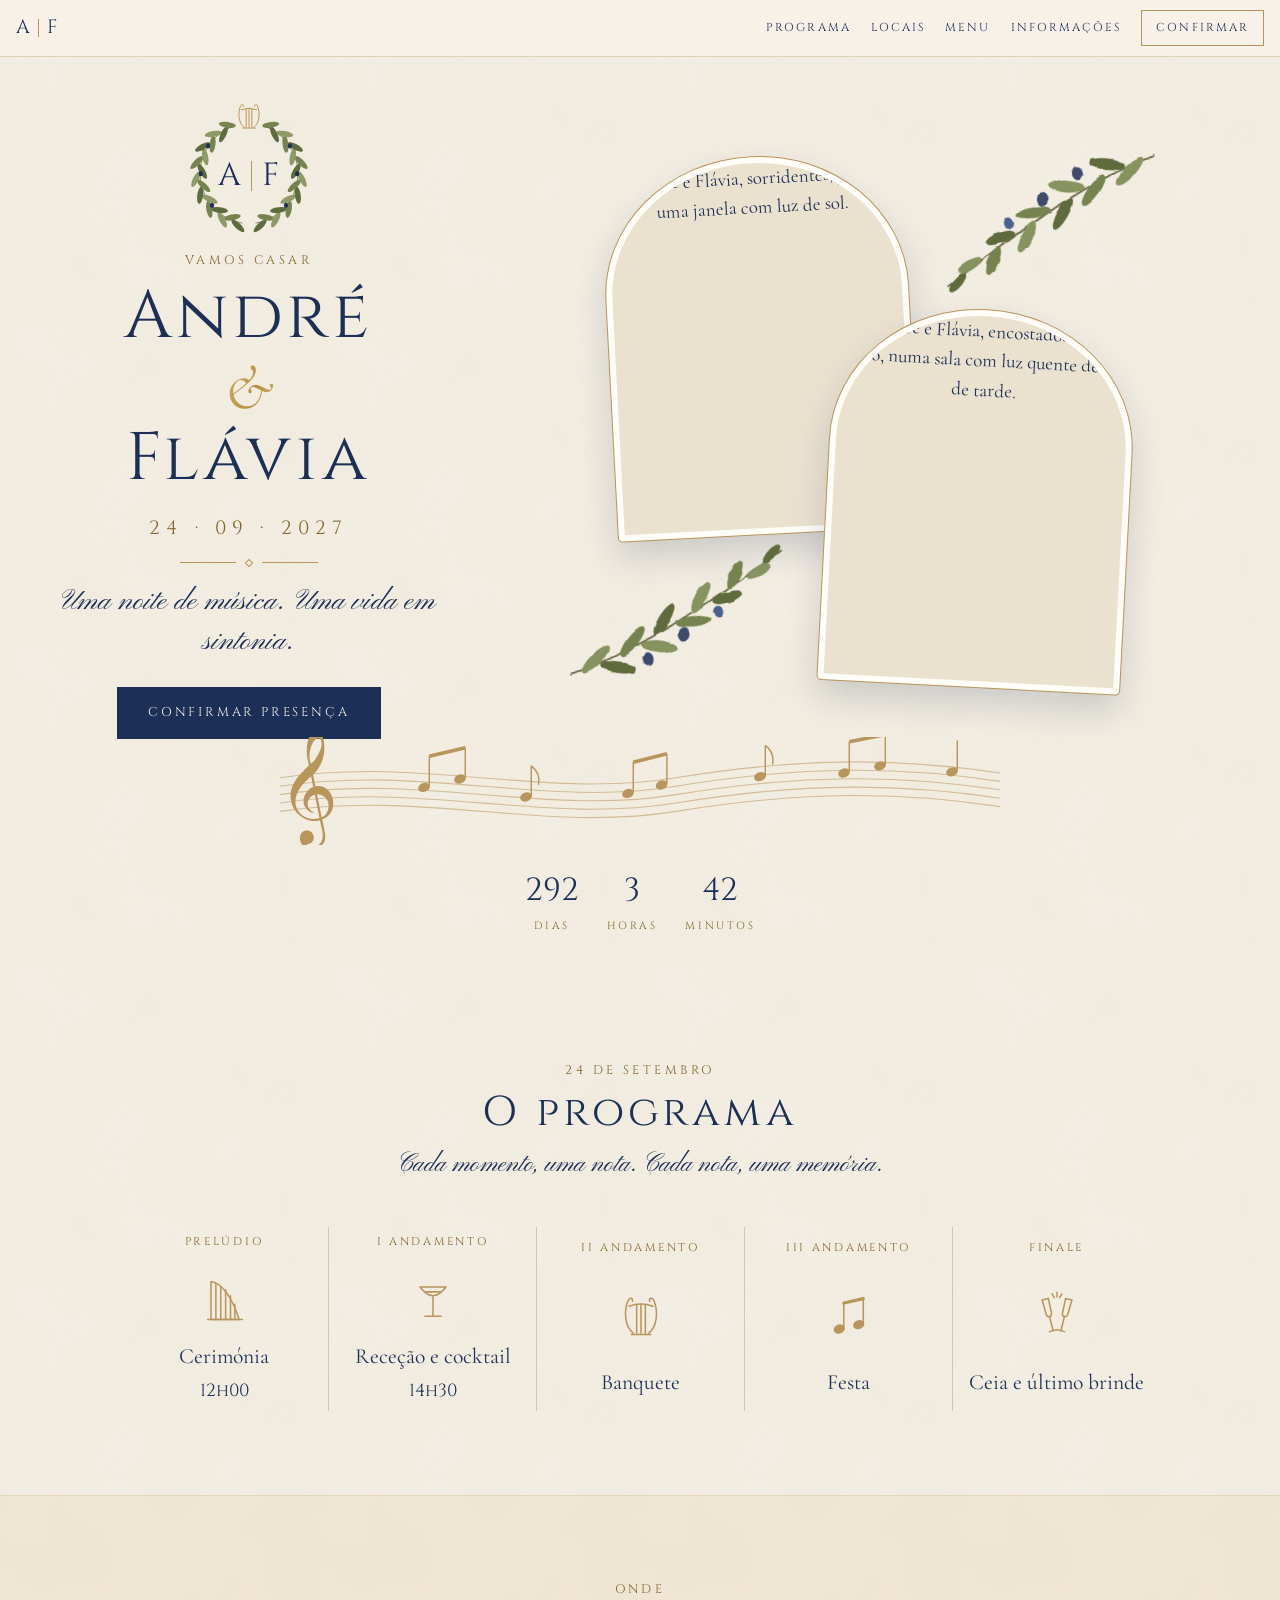
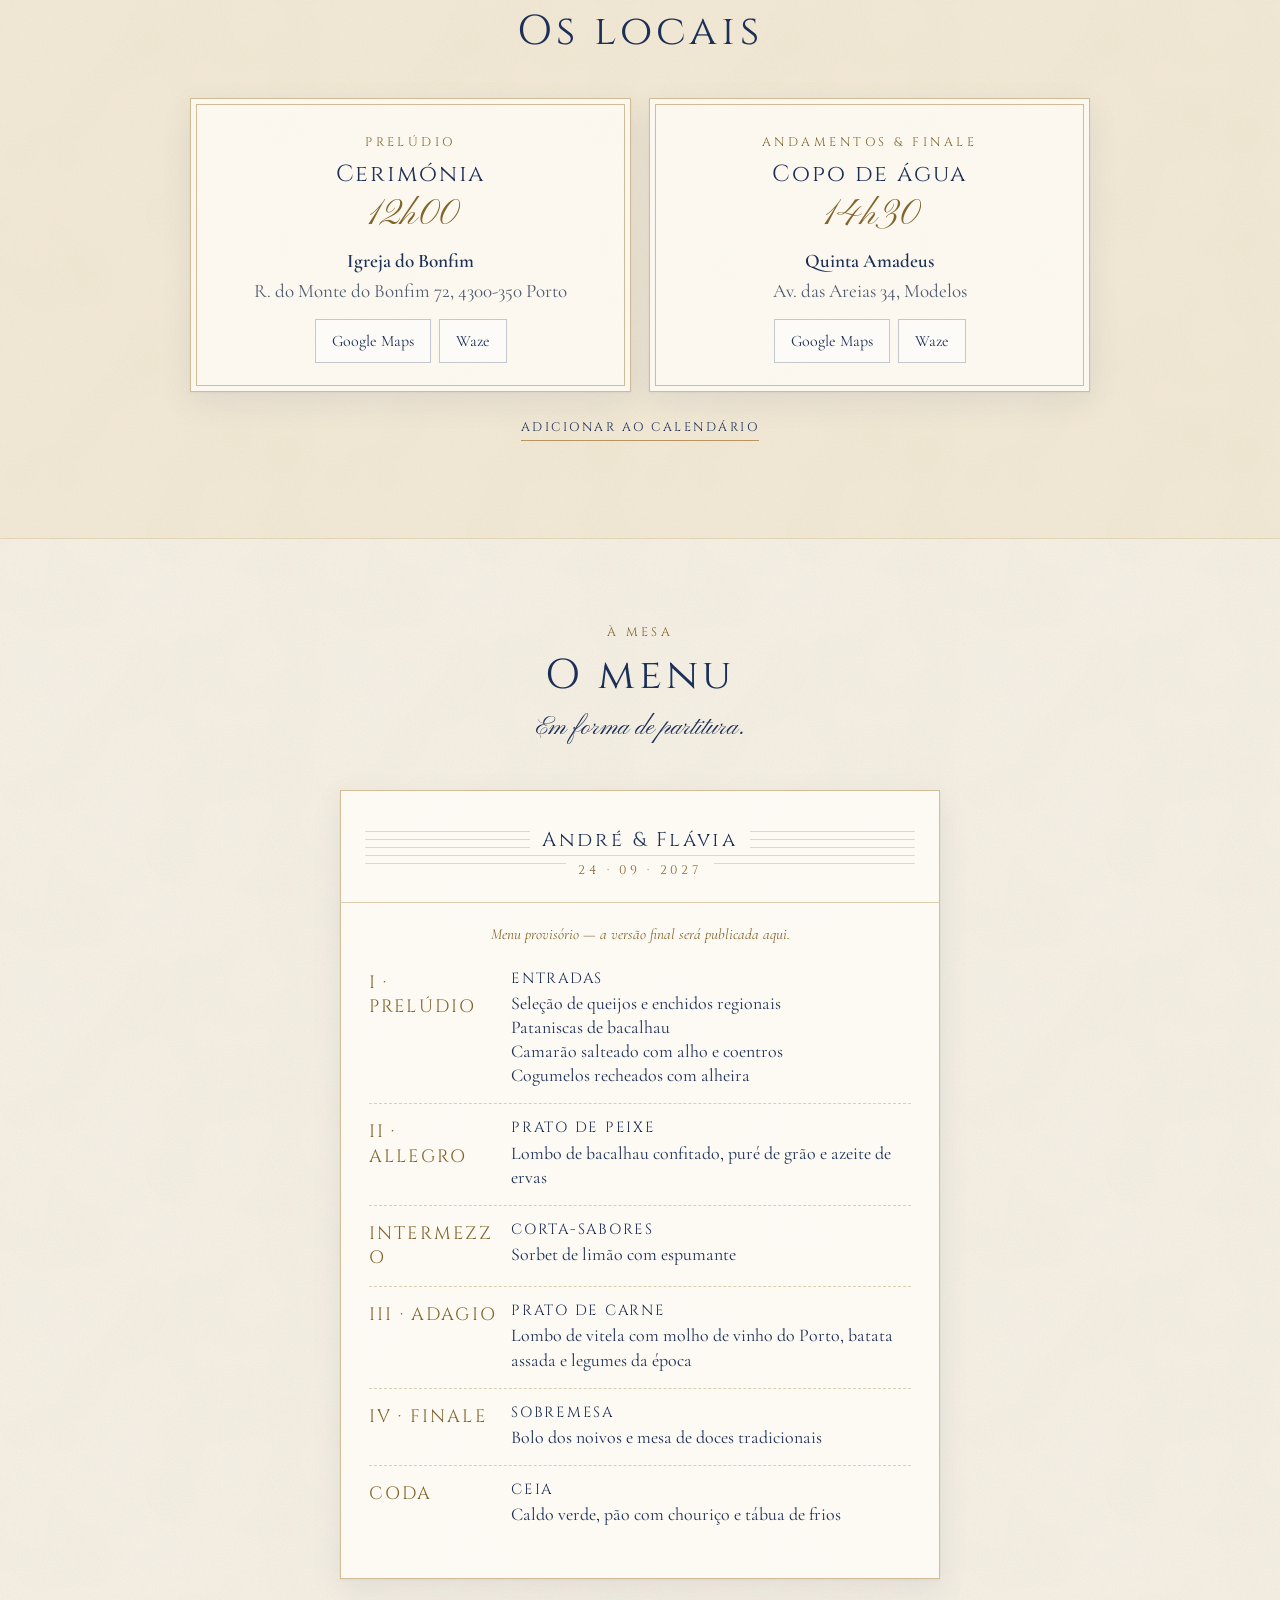
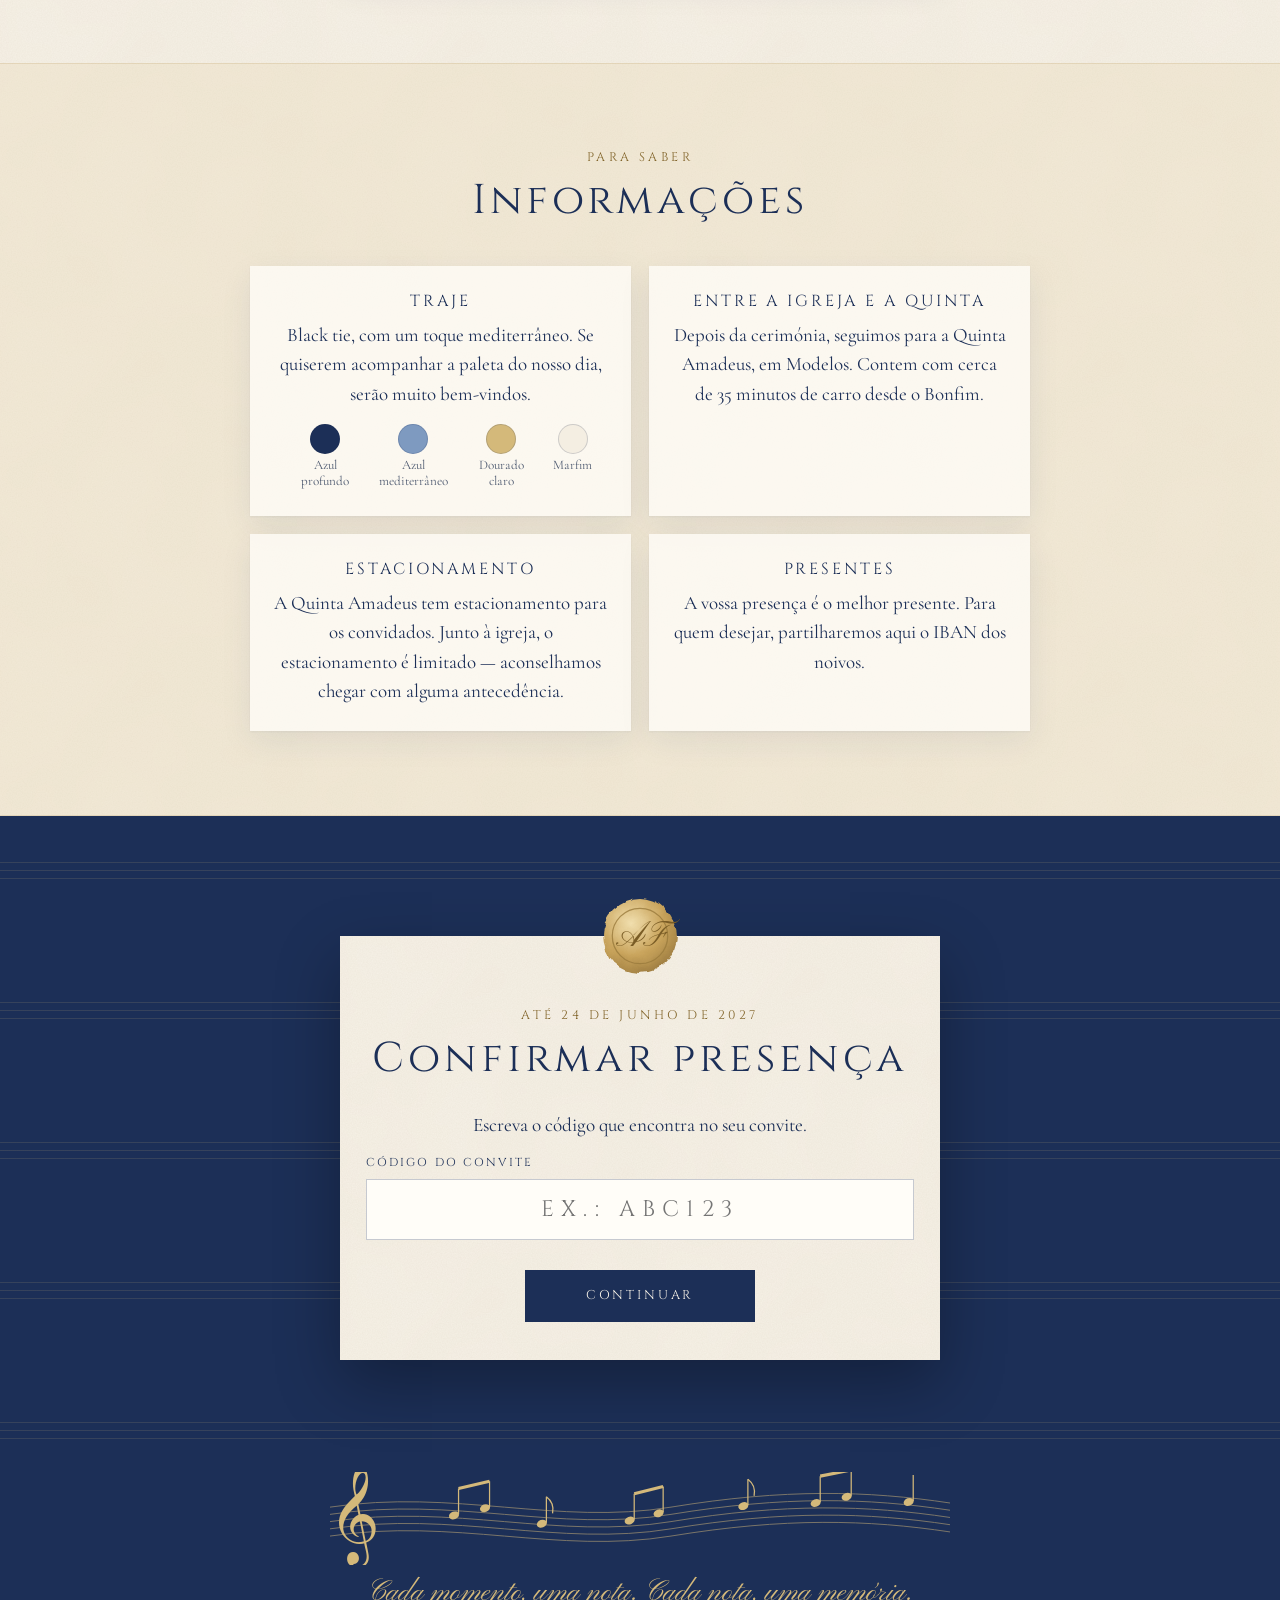
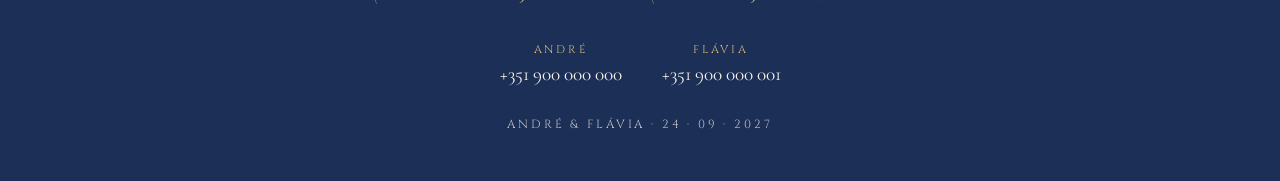
==== site/index.html @ e1815fbe "Replace the sea illustration with the couple's photos - Two arched, gold-rimmed photo frames with ol" ====
<!doctype html>
<html lang="pt-PT">
<head>
  <meta charset="utf-8">
  <meta name="viewport" content="width=device-width, initial-scale=1">
  <title>André & Flávia · 24.09.2027</title>
  <meta name="description" content="Casamento de André e Flávia — 24 de setembro de 2027. Toda a informação e confirmação de presença.">
  <meta name="robots" content="noindex">
  <meta name="theme-color" content="#1C2F57">
  <meta property="og:title" content="André & Flávia · 24.09.2027">
  <meta property="og:description" content="Uma noite de música. Uma vida em sintonia. Toda a informação sobre o nosso dia e a confirmação de presença.">
  <link rel="icon" href="assets/favicon.svg" type="image/svg+xml">
  <link rel="preconnect" href="https://fonts.googleapis.com">
  <link rel="preconnect" href="https://fonts.gstatic.com" crossorigin>
  <link href="https://fonts.googleapis.com/css2?family=Cinzel:wght@400;500;600&family=Cormorant+Garamond:ital,wght@0,400;0,500;0,600;1,400;1,500&family=Pinyon+Script&display=swap" rel="stylesheet">
  <link href="https://fonts.googleapis.com/css2?family=Noto+Music&text=%F0%9D%84%9E&display=swap" rel="stylesheet">
  <link rel="stylesheet" href="styles.css">
  <script src="config.js"></script>
  <script type="module" src="app.js"></script>
</head>
<body>
  <a class="skip" href="#rsvp">Saltar para a confirmação de presença</a>

  <header class="topbar">
    <a class="topbar__mark" href="#top" aria-label="Início">A<i></i>F</a>
    <nav aria-label="Secções">
      <a href="#programa">Programa</a>
      <a href="#locais">Locais</a>
      <a href="#menu">Menu</a>
      <a href="#info">Informações</a>
      <a href="#rsvp" class="topbar__cta">Confirmar</a>
    </nav>
  </header>

  <main id="top">
    <section class="hero">
      <div class="hero__text">
        <div class="hero__mono" data-monogram></div>
        <p class="hero__greeting" id="greeting" hidden></p>
        <p class="caps caps--gold">Vamos casar</p>
        <h1 class="hero__names" id="names">André <span>&amp;</span> Flávia</h1>
        <p class="hero__date" id="hero-date"></p>
        <div class="ornament" aria-hidden="true"><span></span><i></i><span></span></div>
        <p class="hero__tagline" id="tagline"></p>
        <a class="button" href="#rsvp">Confirmar presença</a>
      </div>
      <figure class="hero__photos">
        <img class="photo photo--a" src="assets/photo-1.jpg" alt="André e Flávia, sorridentes, junto a uma janela com luz de sol." width="720" height="900">
        <img class="photo photo--b" src="assets/photo-2.jpg" alt="André e Flávia, encostados um ao outro, numa sala com luz quente de fim de tarde." width="720" height="900">
        <img class="olive olive--a" src="assets/olive.svg" alt="">
        <img class="olive olive--b" src="assets/olive.svg" alt="">
      </figure>
      <div class="hero__staff" data-staff></div>
      <div class="countdown" id="countdown" aria-label="Contagem decrescente"></div>
    </section>

    <section class="section" id="programa" aria-labelledby="programa-title">
      <header class="section__head">
        <p class="caps caps--gold">24 de setembro</p>
        <h2 id="programa-title">O programa</h2>
        <p class="section__lede" id="motto"></p>
      </header>
      <ol class="program" id="program"></ol>
    </section>

    <section class="section section--sand" id="locais" aria-labelledby="locais-title">
      <header class="section__head">
        <p class="caps caps--gold">Onde</p>
        <h2 id="locais-title">Os locais</h2>
      </header>
      <div class="venues" id="events"></div>
      <p class="center"><a class="link" id="ics" href="#" download="andre-flavia-casamento.ics">Adicionar ao calendário</a></p>
    </section>

    <section class="section" id="menu" aria-labelledby="menu-title">
      <header class="section__head">
        <p class="caps caps--gold">À mesa</p>
        <h2 id="menu-title">O menu</h2>
        <p class="section__lede">Em forma de partitura.</p>
      </header>
      <article class="score" id="menu-card"></article>
    </section>

    <section class="section section--sand" id="info" aria-labelledby="info-title">
      <header class="section__head">
        <p class="caps caps--gold">Para saber</p>
        <h2 id="info-title">Informações</h2>
      </header>
      <div class="info-grid" id="info-grid"></div>
    </section>

    <section class="section section--navy" id="rsvp" aria-labelledby="rsvp-title">
      <div class="rsvp-card">
        <div data-seal></div>
        <header class="section__head">
          <p class="caps caps--gold" id="rsvp-kicker"></p>
          <h2 id="rsvp-title">Confirmar presença</h2>
        </header>
        <div id="rsvp-body" aria-live="polite"></div>
      </div>
    </section>
  </main>

  <footer class="footer">
    <div class="footer__staff" data-staff></div>
    <p class="footer__motto" id="footer-motto"></p>
    <ul class="contacts" id="contacts"></ul>
    <p class="footer__sign"><span id="footer-names">André &amp; Flávia</span> · 24 · 09 · 2027</p>
  </footer>
</body>
</html>
---- site/styles.css ----
/* ------------------------------------------------------------------ tokens
   Palette from the couple's moodboard:
   marfim · areia · champanhe · azul mediterrâneo · azul profundo · verde azeitona · dourado claro */
:root {
  --ivory: #f7f2e8;
  --sand: #ebe1cf;
  --champagne: #e4d2ae;
  --blue: #7e9ac0;
  --blue-soft: #dbe4f0;
  --navy: #1c2f57;
  --olive: #5e6b3c;
  --gold: #d4b97a;
  --gold-mid: #b8955a;
  --gold-text: #82652b;   /* gold dark enough for small text on ivory (≥4.5:1) */
  --ink: #1c2f57;
  --muted: #4e5a70;
  --danger: #9b2c2c;
  --display: "Cinzel", "Trajan Pro", "Times New Roman", serif;
  --serif: "Cormorant Garamond", "Times New Roman", serif;
  --script: "Pinyon Script", cursive;
  --shadow: 0 1px 2px rgba(28, 47, 87, .05), 0 10px 30px rgba(28, 47, 87, .08);
  --foil: linear-gradient(115deg, #9a7631 0%, #e9d49b 30%, #b8913f 52%, #f3e3b3 68%, #9a7631 100%);
}

*, *::before, *::after { box-sizing: border-box; }

html { scroll-behavior: smooth; scroll-padding-top: 64px; }
@media (prefers-reduced-motion: reduce) { html { scroll-behavior: auto; } }

body {
  margin: 0;
  background: var(--ivory) url("assets/paper.svg") repeat;
  color: var(--ink);
  font-family: var(--serif);
  font-weight: 400;
  font-size: 19px;
  line-height: 1.55;
  -webkit-font-smoothing: antialiased;
}

h1, h2, h3, h4 { margin: 0; font-weight: 400; line-height: 1.15; }
p { margin: 0 0 .7em; }
a { color: var(--navy); }
strong { font-weight: 600; }

.skip { position: absolute; left: -9999px; }
.skip:focus { left: 16px; top: 16px; z-index: 100; background: var(--ivory); padding: 8px 12px; }
:focus-visible { outline: 2px solid var(--gold-mid); outline-offset: 3px; }

.center { text-align: center; }

.caps {
  font-family: var(--display);
  font-size: .78rem;
  letter-spacing: .28em;
  text-transform: uppercase;
  margin-bottom: .55rem;
}
.caps--gold { color: var(--gold-text); }

.ornament { display: flex; align-items: center; justify-content: center; gap: 10px; margin: 1rem auto; }
.ornament span { width: 56px; height: 1px; background: var(--gold-mid); }
.ornament i { width: 6px; height: 6px; transform: rotate(45deg); border: 1px solid var(--gold-mid); }

/* ------------------------------------------------------------------ top bar */
.topbar {
  position: sticky; top: 0; z-index: 20;
  display: flex; align-items: center; justify-content: space-between; gap: 12px;
  padding: 10px 16px;
  background: rgba(247, 242, 232, .94);
  backdrop-filter: blur(8px);
  -webkit-backdrop-filter: blur(8px);
  border-bottom: 1px solid rgba(184, 149, 90, .35);
}
.topbar__mark {
  display: inline-flex; align-items: center; gap: 8px;
  font-family: var(--display); font-size: 1.2rem; color: var(--navy); text-decoration: none;
}
.topbar__mark i { width: 1px; height: 18px; background: var(--gold-mid); }
.topbar nav { display: flex; align-items: center; gap: 20px; }
.topbar nav a {
  font-family: var(--display); font-size: .72rem; letter-spacing: .18em; text-transform: uppercase;
  color: var(--navy); text-decoration: none;
}
.topbar nav a:hover { color: var(--gold-text); }
.topbar__cta { border: 1px solid var(--gold-mid); padding: 8px 14px; }
@media (max-width: 760px) { .topbar nav a:not(.topbar__cta) { display: none; } }

/* ------------------------------------------------------------------ hero */
.hero {
  display: grid;
  grid-template-columns: 1fr;
  justify-items: center;
  text-align: center;
  padding: 36px 0 24px;
}
.hero__text { padding: 0 16px; max-width: 560px; }
.hero__greeting { font-family: var(--script); font-size: 2rem; color: var(--navy); margin: -.4rem 0 .6rem; }
.hero__names {
  font-family: var(--display); font-weight: 400;
  font-size: clamp(2.3rem, 10vw, 4.2rem); letter-spacing: .06em; line-height: 1.12;
  color: var(--navy);
}
.hero__names span {
  display: block; font-family: var(--serif); font-style: italic; font-size: .95em; letter-spacing: 0; line-height: 1.05;
  background: var(--foil); -webkit-background-clip: text; background-clip: text; color: transparent;
  padding: 0 .2em;
}
.hero__date {
  font-family: var(--display); font-size: 1.2rem; letter-spacing: .32em; color: var(--gold-text);
  margin: 1.1rem 0 0;
}
.hero__tagline { font-family: var(--script); font-size: 1.85rem; line-height: 1.35; color: var(--navy); margin-bottom: 1.6rem; }
.hero__photos { position: relative; width: min(460px, 88%); aspect-ratio: 1 / 1.02; margin: 34px 0 6px; }
.photo {
  position: absolute; width: 58%; height: auto; aspect-ratio: 4 / 5; object-fit: cover;
  border-radius: 50% 50% 4px 4px / 36% 36% 4px 4px;
  border: 6px solid #fffdf8;
  box-shadow: 0 0 0 1px var(--gold-mid), 0 16px 34px rgba(28, 47, 87, .18);
  background: var(--sand);
}
.photo--a { left: 0; top: 0; transform: rotate(-3deg); z-index: 1; }
.photo--b { right: 0; bottom: 0; transform: rotate(3deg); z-index: 2; }
.olive { position: absolute; width: 46%; pointer-events: none; z-index: 3; }
.olive--a { left: -10%; bottom: 2%; transform: rotate(-8deg); }
.olive--b { right: -8%; top: 0; transform: scale(-1, -1) rotate(-10deg); }
.hero__staff { width: min(560px, 92%); color: var(--gold-mid); margin-top: -10px; }
.staff { display: block; width: 100%; height: auto; }

/* monogram */
.monogram { position: relative; width: 132px; height: 132px; margin: 0 auto 14px; }
.monogram__wreath { position: absolute; inset: 0; width: 100%; height: 100%; }
.monogram__lyre { position: absolute; left: 50%; top: -6px; width: 34px; margin-left: -17px; color: var(--gold-mid); background: transparent; }
.monogram__lyre-icon { display: block; width: 34px; height: 34px; }
.monogram__letters {
  position: absolute; inset: 0; display: flex; align-items: center; justify-content: center; gap: 10px;
  font-family: var(--display); font-size: 2rem; color: var(--navy); padding-top: 10px;
}
.monogram__letters i { width: 1px; height: 30px; background: var(--gold-mid); }

@media (min-width: 960px) {
  .hero {
    grid-template-columns: minmax(0, 4fr) minmax(0, 7fr);
    align-items: center; text-align: center; padding: 48px 32px 32px; gap: 8px 24px;
    max-width: 1280px; margin: 0 auto;
  }
  .hero__photos { margin: 0 auto; grid-column: 2; grid-row: 1; width: min(520px, 92%); }
  .hero__text { grid-column: 1; grid-row: 1; }
  .hero__staff { grid-column: 1 / -1; width: min(720px, 80%); }
  .countdown { grid-column: 1 / -1; }
}

.countdown { display: flex; justify-content: center; gap: 28px; margin: 1.2rem 0 0; min-height: 72px; }
.countdown > div { text-align: center; }
.countdown span { display: block; font-family: var(--display); font-size: 2rem; line-height: 1.1; color: var(--navy); }
.countdown small { font-family: var(--display); font-size: .66rem; letter-spacing: .24em; text-transform: uppercase; color: var(--gold-text); }
.countdown__done { font-family: var(--script); font-size: 2rem; }

/* ------------------------------------------------------------------ buttons */
.button {
  display: inline-flex; align-items: center; justify-content: center;
  min-height: 52px; padding: 0 30px;
  border: 1px solid var(--navy); background: var(--navy); color: var(--ivory);
  font-family: var(--display); font-size: .8rem; letter-spacing: .22em; text-transform: uppercase;
  text-decoration: none; cursor: pointer;
  transition: background .2s, color .2s, border-color .2s;
}
.button:hover { background: #2a4275; border-color: #2a4275; }
.button:disabled { opacity: .6; cursor: progress; }
.button--gold { background: var(--gold); border-color: var(--gold); color: var(--navy); }
.button--gold:hover { background: #c6a961; border-color: #c6a961; }
.button--ghost { background: transparent; color: var(--navy); }
.button--ghost:hover { background: var(--navy); color: var(--ivory); }

.link {
  display: inline-block; margin-top: 1.6rem; color: var(--navy); text-decoration: none;
  font-family: var(--display); font-size: .78rem; letter-spacing: .2em; text-transform: uppercase;
  border-bottom: 1px solid var(--gold-mid); padding-bottom: 3px;
}
.text-button { background: none; border: 0; padding: 4px; color: var(--muted); font: inherit; text-decoration: underline; cursor: pointer; }
.chip {
  display: inline-flex; align-items: center; min-height: 44px; padding: 0 16px;
  border: 1px solid rgba(28, 47, 87, .25); background: rgba(255, 255, 255, .5);
  color: var(--navy); text-decoration: none; font-size: 1rem;
}
.chip:hover { border-color: var(--navy); }

/* ------------------------------------------------------------------ sections */
.section { padding: 84px 16px; }
.section--sand { background: rgba(228, 210, 174, .28); border-block: 1px solid rgba(184, 149, 90, .22); }
.section__head { text-align: center; margin-bottom: 2.6rem; }
.section__head h2 { font-family: var(--display); font-size: clamp(1.9rem, 6.5vw, 2.6rem); letter-spacing: .1em; color: var(--navy); }
.section__lede { font-family: var(--script); font-size: 1.6rem; color: var(--navy); margin: .6rem 0 0; }

/* programme as a concert programme */
.program {
  list-style: none; margin: 0 auto; padding: 0; max-width: 1040px;
  display: grid; grid-template-columns: 1fr; gap: 0;
}
.movement {
  display: grid; grid-template-columns: 56px 1fr auto; align-items: center; gap: 4px 16px;
  padding: 18px 4px; border-top: 1px solid rgba(184, 149, 90, .45);
  text-align: left;
}
.movement:last-child { border-bottom: 1px solid rgba(184, 149, 90, .45); }
.movement__label {
  grid-column: 2; grid-row: 1; margin: 0;
  font-family: var(--display); font-size: .7rem; letter-spacing: .24em; text-transform: uppercase; color: var(--gold-text);
}
.movement__icon { grid-column: 1; grid-row: 1 / span 2; width: 44px; height: 44px; color: var(--gold-mid); }
.movement__title { grid-column: 2; grid-row: 2; margin: 0; font-size: 1.35rem; }
.movement__time { grid-column: 3; grid-row: 1 / span 2; margin: 0; font-family: var(--display); font-size: 1.1rem; color: var(--navy); }
@media (min-width: 820px) {
  .program { grid-template-columns: repeat(5, minmax(0, 1fr)); }
  .movement {
    grid-template-columns: 1fr; justify-items: center; text-align: center;
    border-top: 0; border-left: 1px solid rgba(184, 149, 90, .45); padding: 6px 10px;
  }
  .movement:first-child { border-left: 0; }
  .movement:last-child { border-bottom: 0; }
  .movement__label, .movement__icon, .movement__title, .movement__time { grid-column: 1; grid-row: auto; }
  .movement__label { min-height: 2.4em; }
  .movement__icon { width: 52px; height: 52px; margin: 10px 0; }
}

/* venues */
.venues { display: grid; gap: 18px; max-width: 900px; margin: 0 auto; grid-template-columns: repeat(auto-fit, minmax(280px, 1fr)); }
.venue {
  position: relative; text-align: center; padding: 34px 24px 28px;
  background: rgba(255, 253, 248, .8); box-shadow: var(--shadow);
  border: 1px solid rgba(184, 149, 90, .6); outline: 1px solid rgba(184, 149, 90, .6); outline-offset: -7px;
}
.venue h3 { font-family: var(--display); font-size: 1.45rem; letter-spacing: .08em; }
.venue__time { font-family: var(--script); font-size: 2.2rem; color: var(--gold-text); margin: .1rem 0 .2rem; }
.venue__name { font-weight: 600; font-size: 1.2rem; margin: 0; }
.venue__address { color: var(--muted); }
.venue__links { display: flex; justify-content: center; flex-wrap: wrap; gap: 8px; margin-top: .4rem; }

/* menu as a score */
.score {
  max-width: 600px; margin: 0 auto; padding: 0 0 36px;
  background: rgba(255, 253, 248, .85); box-shadow: var(--shadow);
  border: 1px solid rgba(184, 149, 90, .6);
}
.score__head { position: relative; text-align: center; padding: 34px 20px 22px; border-bottom: 1px solid rgba(184, 149, 90, .45); }
.score__lines {
  position: absolute; left: 24px; right: 24px; top: 50%; height: 33px; margin-top: -16px;
  background: repeating-linear-gradient(to bottom, rgba(184, 149, 90, .35) 0 1px, transparent 1px 8px);
}
.score__head h3, .score__head p { position: relative; display: inline-block; background: #fdfaf3; padding: 0 12px; }
.score__head h3 { font-family: var(--display); font-size: 1.25rem; letter-spacing: .14em; }
.score__head p { display: block; width: max-content; margin: 6px auto 0; font-family: var(--display); font-size: .78rem; letter-spacing: .3em; color: var(--gold-text); }
.badge {
  display: block; width: max-content; max-width: 90%; margin: 20px auto 0;
  font-style: italic; color: var(--gold-text); font-size: .95rem; text-align: center;
}
.score__courses { list-style: none; margin: 0; padding: 8px 28px 0; }
.course { display: grid; grid-template-columns: 128px 1fr; gap: 14px; padding: 16px 0; border-bottom: 1px dashed rgba(184, 149, 90, .45); }
.course:last-child { border-bottom: 0; }
.course__movement { margin: 4px 0 0; font-family: var(--display); font-size: .66rem; letter-spacing: .12em; overflow-wrap: anywhere; text-transform: uppercase; color: var(--gold-text); }
.course h4 { font-family: var(--display); font-size: .92rem; letter-spacing: .12em; text-transform: uppercase; margin-bottom: .2rem; }
.course p { margin: 0; font-size: 1.12rem; line-height: 1.35; }
@media (max-width: 480px) {
  .score__courses { padding: 4px 20px 0; }
  .course { grid-template-columns: 1fr; gap: 2px; text-align: center; }
}

/* info */
.info-grid { display: grid; gap: 18px; max-width: 780px; margin: 0 auto; grid-template-columns: repeat(auto-fit, minmax(300px, 1fr)); }
.info-card { padding: 26px 24px; background: rgba(255, 253, 248, .8); box-shadow: var(--shadow); text-align: center; }
.info-card h3 { font-family: var(--display); font-size: 1rem; letter-spacing: .18em; text-transform: uppercase; color: var(--navy); margin-bottom: .6rem; }
.info-card p { margin: 0; }
.swatches { list-style: none; padding: 0; margin: 1rem 0 0; display: flex; flex-wrap: wrap; justify-content: center; gap: 12px 16px; }
.swatches li { display: flex; flex-direction: column; align-items: center; gap: 4px; font-size: .82rem; color: var(--muted); max-width: 72px; line-height: 1.2; }
.swatches span { width: 30px; height: 30px; border-radius: 50%; border: 1px solid rgba(28, 47, 87, .18); }

/* ------------------------------------------------------------------ RSVP */
.section--navy {
  background:
    repeating-linear-gradient(to bottom, transparent 0 46px, rgba(212, 185, 122, .14) 46px 47px, transparent 47px 54px,
      rgba(212, 185, 122, .14) 54px 55px, transparent 55px 62px, rgba(212, 185, 122, .14) 62px 63px, transparent 63px 140px),
    var(--navy);
}
.rsvp-card {
  position: relative; max-width: 600px; margin: 36px auto 0; padding: 70px 26px 38px;
  background: var(--ivory) url("assets/paper.svg") repeat;
  box-shadow: 0 24px 60px rgba(0, 0, 0, .3);
}
.rsvp-card .section__head { margin-bottom: 1.8rem; }
.seal { position: absolute; left: 50%; top: -42px; width: 84px; height: 84px; margin-left: -42px; }
.seal svg { position: absolute; inset: 0; width: 100%; height: 100%; }
.seal span {
  position: absolute; inset: 0; display: flex; align-items: center; justify-content: center;
  font-family: var(--script); font-size: 2.1rem; color: #7a5d26; padding-top: 4px;
}
.lead { font-size: 1.2rem; text-align: center; }

.field { display: block; margin-bottom: 1.25rem; }
.field__label {
  display: block; margin-bottom: .45rem;
  font-family: var(--display); font-size: .72rem; letter-spacing: .18em; text-transform: uppercase; color: var(--navy);
}
.field__label em { font-family: var(--serif); font-style: italic; letter-spacing: 0; text-transform: none; font-size: 1rem; color: var(--muted); }
input, select, textarea {
  width: 100%; font: inherit; font-size: 1.1rem; color: var(--ink);
  background: #fffdf8; border: 1px solid rgba(28, 47, 87, .25); border-radius: 0;
  padding: 12px 14px; min-height: 52px;
}
textarea { resize: vertical; }
input:focus, select:focus, textarea:focus { outline: none; border-color: var(--navy); box-shadow: 0 0 0 3px var(--blue-soft); }
#code-input { text-align: center; letter-spacing: .32em; font-family: var(--display); font-size: 1.4rem; text-transform: uppercase; }

.code-form, .rsvp-form { display: flex; flex-direction: column; }
.code-form .button, .rsvp-form .button { align-self: center; margin-top: .6rem; min-width: 230px; }

.choice { border: 0; padding: 0; margin: .5rem 0 1.5rem; }
.choice legend { margin-bottom: .6rem; }
.choice__option { display: block; margin-bottom: .6rem; cursor: pointer; }
.choice__option input { position: absolute; opacity: 0; width: 1px; height: 1px; }
.choice__option span {
  display: flex; align-items: center; gap: 12px; min-height: 56px; padding: 0 18px;
  border: 1px solid rgba(28, 47, 87, .25); background: #fffdf8; font-size: 1.15rem;
}
.choice__option span::before {
  content: ""; flex: none; width: 20px; height: 20px; border-radius: 50%;
  border: 1.5px solid var(--muted); background: #fff;
}
.choice__option input:checked + span { border-color: var(--navy); background: var(--blue-soft); }
.choice__option input:checked + span::before { border-color: var(--navy); background: var(--navy); box-shadow: inset 0 0 0 4px #fff; }
.choice__option input:focus-visible + span { outline: 2px solid var(--gold-mid); outline-offset: 2px; }

.notice { background: rgba(212, 185, 122, .18); border-left: 2px solid var(--gold-mid); padding: 12px 14px; font-size: 1.05rem; }
.form-error { color: var(--danger); text-align: center; }
.hint { text-align: center; color: var(--muted); font-size: 1rem; margin-top: 1rem; }
.loading { text-align: center; color: var(--muted); font-style: italic; }

.summary { text-align: center; }
.summary__title { font-family: var(--script); font-size: 2.6rem; color: var(--navy); margin-bottom: .3rem; }
.summary__line { margin: .4rem 0; }
.summary__line span {
  display: block; font-family: var(--display); font-size: .68rem; letter-spacing: .22em; text-transform: uppercase; color: var(--gold-text);
}
.summary .button { margin-top: 1.5rem; }

/* ------------------------------------------------------------------ footer */
.footer { background: var(--navy); color: var(--ivory); text-align: center; padding: 28px 16px 48px; }
.footer__staff { width: min(620px, 100%); margin: 0 auto; color: var(--gold); }
.footer__motto { font-family: var(--script); font-size: 1.8rem; color: var(--gold); margin: .4rem 0 1.6rem; }
.contacts { list-style: none; padding: 0; margin: 0 0 1.6rem; display: flex; justify-content: center; flex-wrap: wrap; gap: 10px 40px; }
.contacts li span { display: block; font-family: var(--display); font-size: .7rem; letter-spacing: .24em; text-transform: uppercase; color: var(--gold); }
.contacts a { color: var(--ivory); font-size: 1.2rem; text-decoration: none; }
.footer__sign { font-family: var(--display); font-size: .74rem; letter-spacing: .24em; text-transform: uppercase; color: rgba(247, 242, 232, .75); margin: 0; }
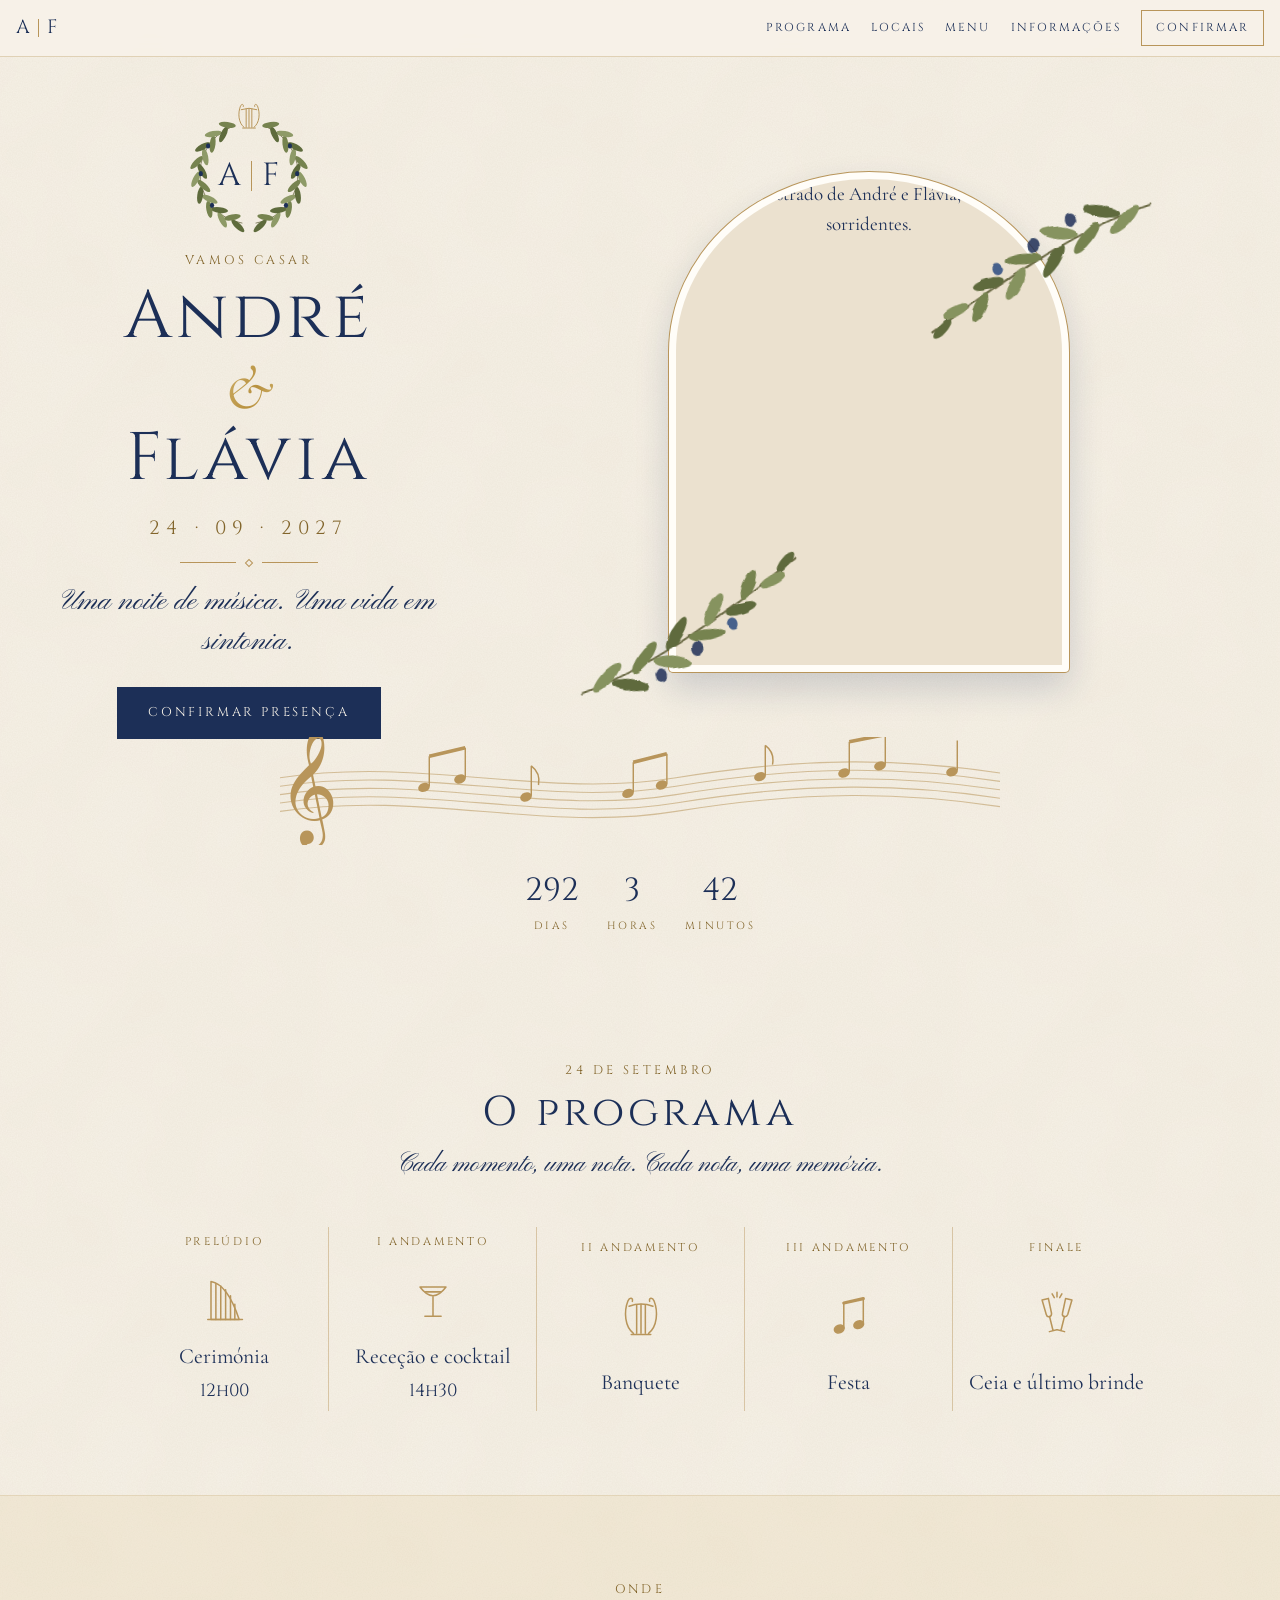
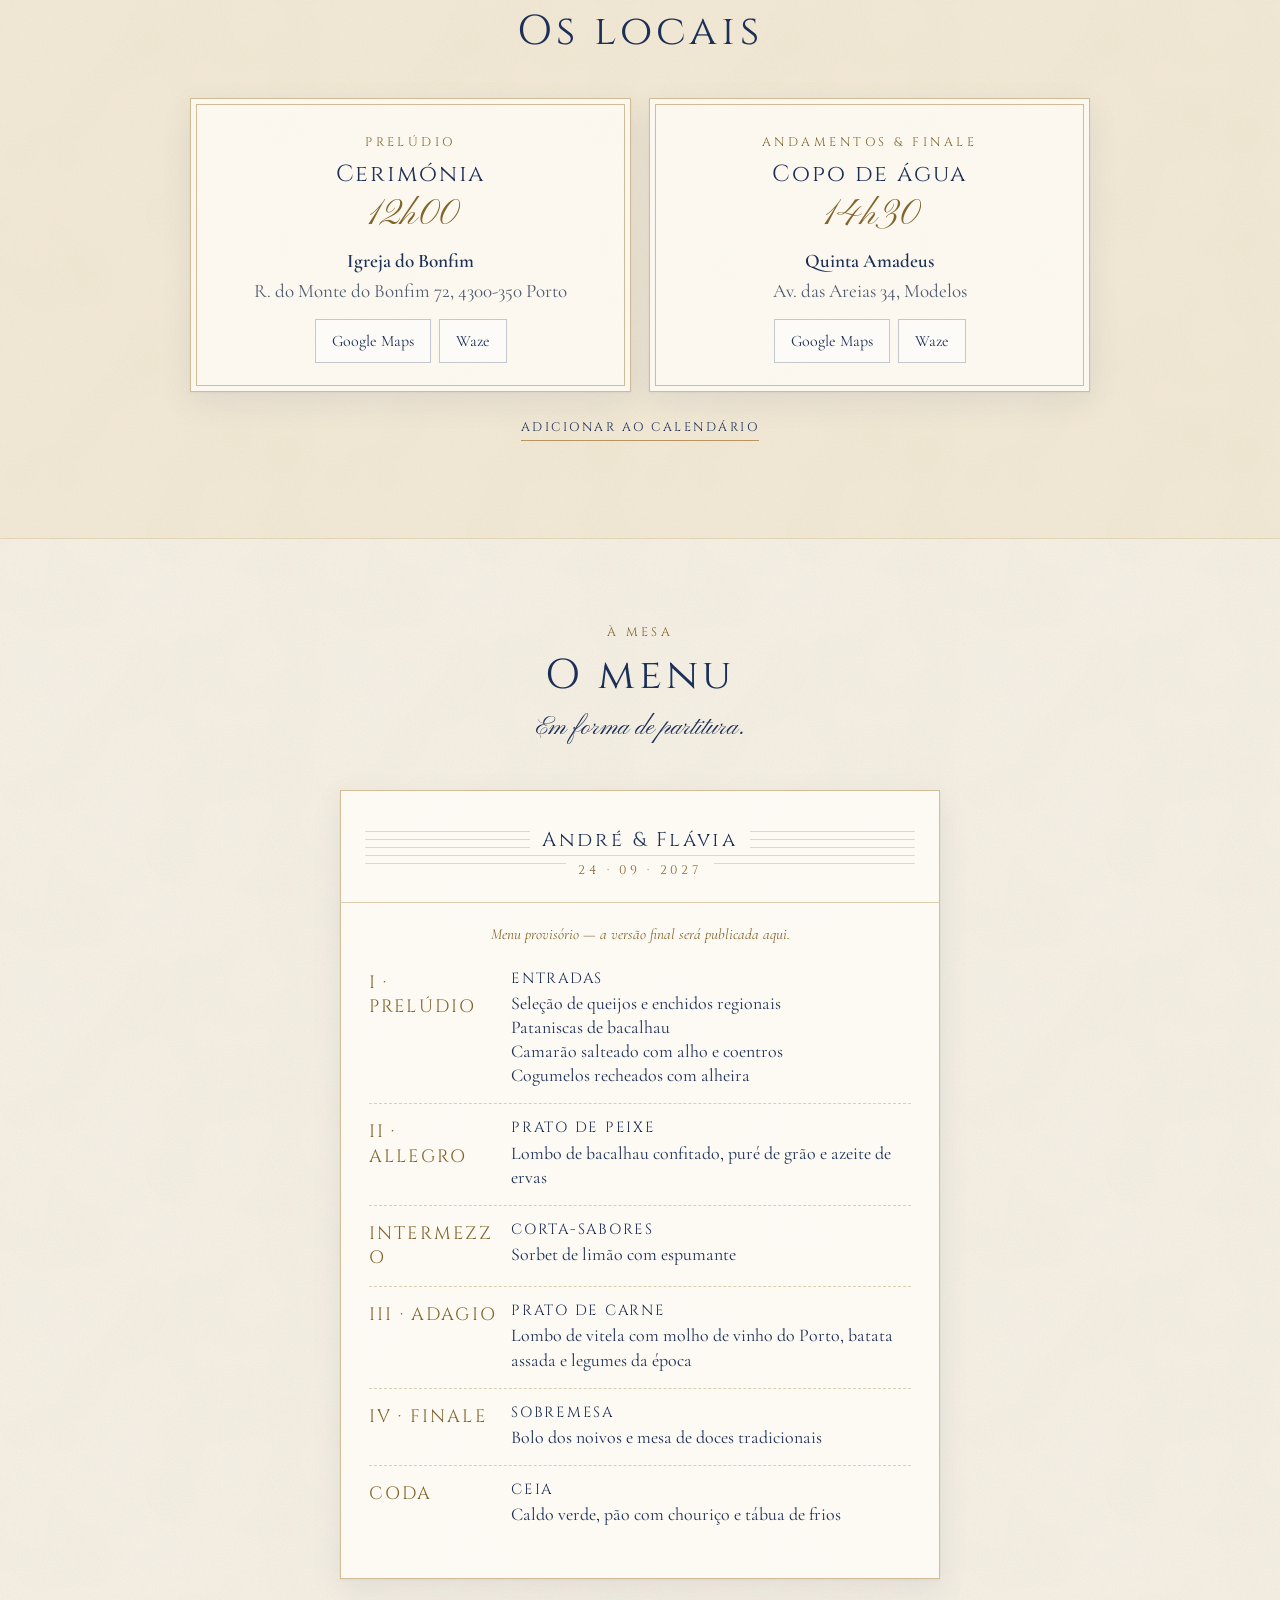
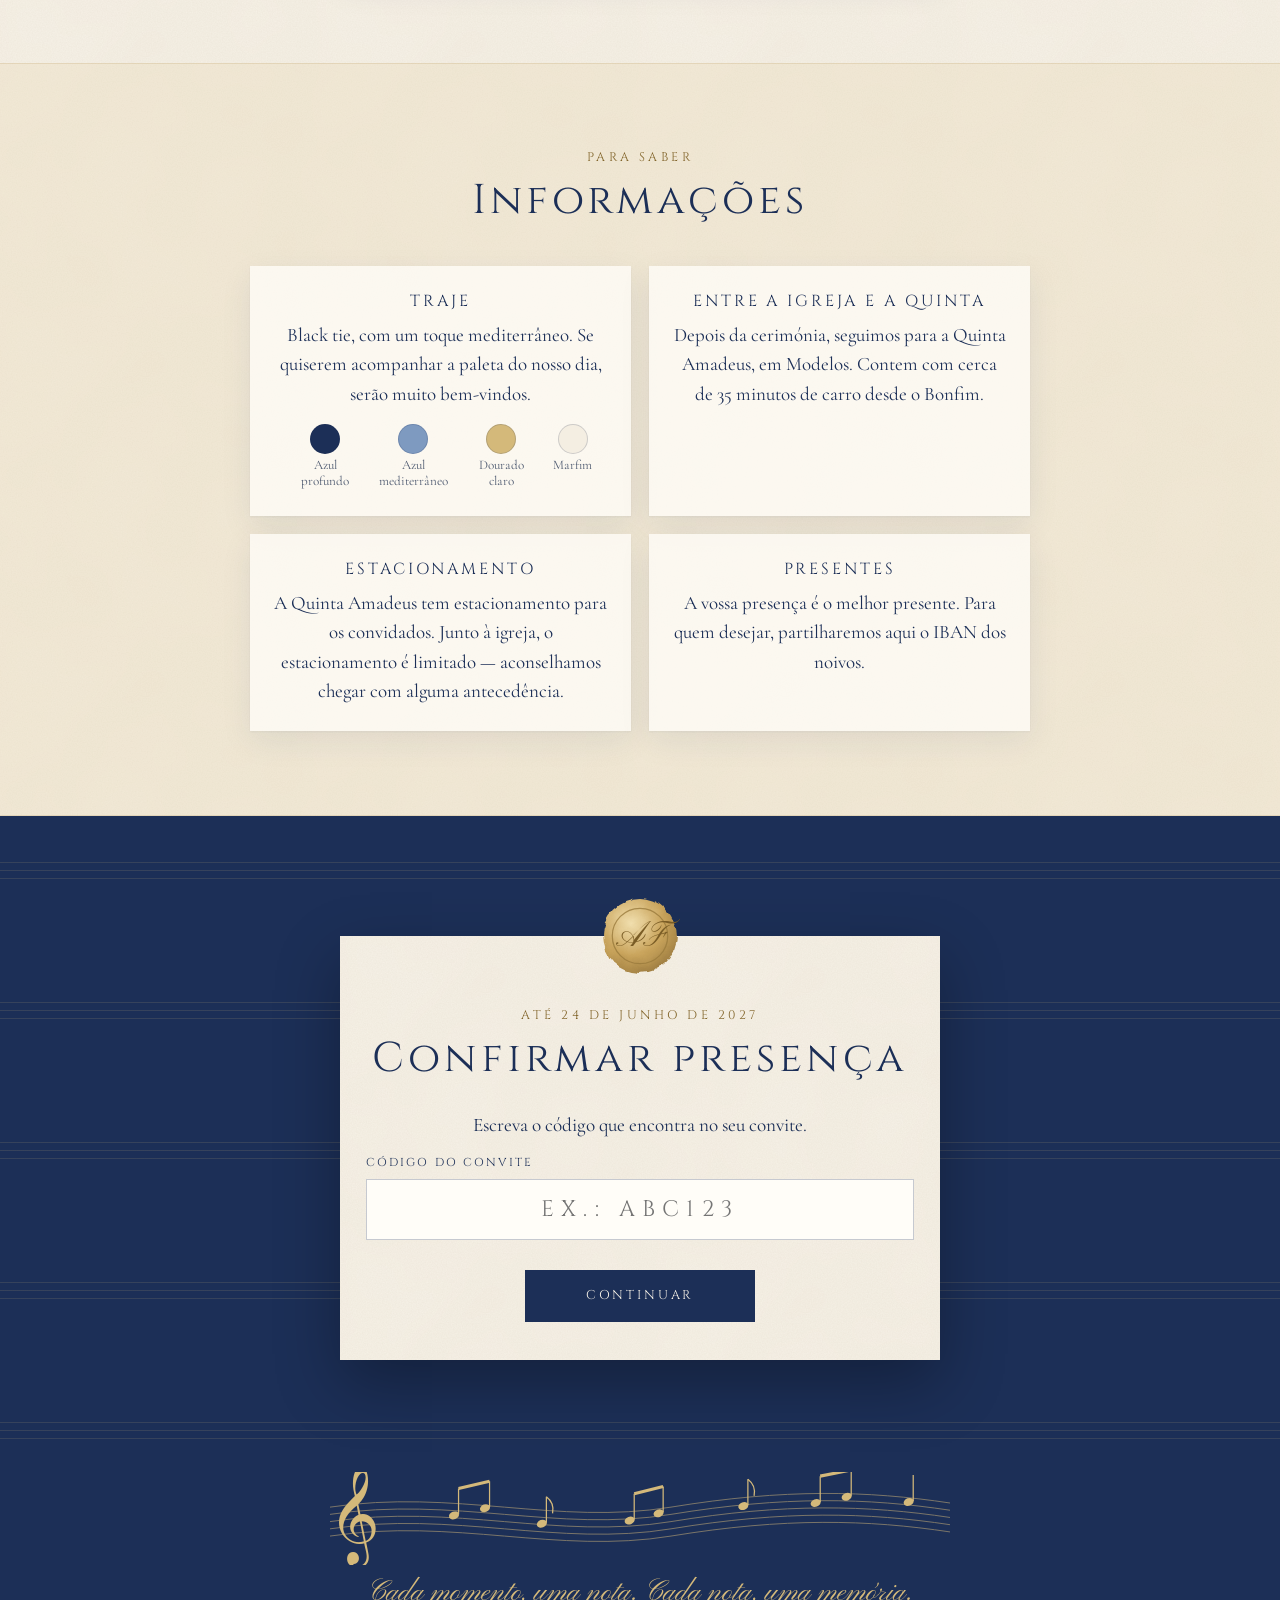
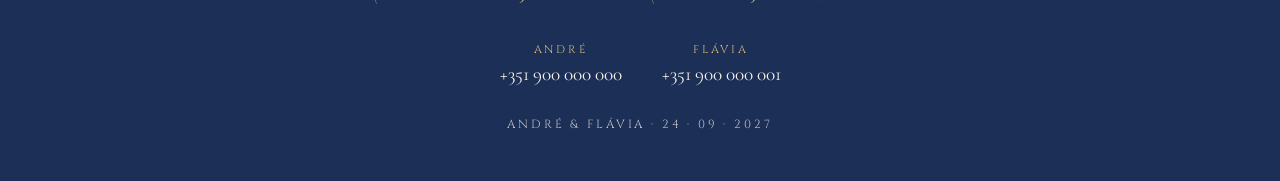
==== commit 7b7f1c67: "Use a single illustrated portrait of the couple in the hero - Painted/ink-line portrait made from th" ====
--- a/site/index.html
+++ b/site/index.html
@@ -45,8 +45,7 @@
         <a class="button" href="#rsvp">Confirmar presença</a>
       </div>
       <figure class="hero__photos">
-        <img class="photo photo--a" src="assets/photo-1.jpg" alt="André e Flávia, sorridentes, junto a uma janela com luz de sol." width="720" height="900">
-        <img class="photo photo--b" src="assets/photo-2.jpg" alt="André e Flávia, encostados um ao outro, numa sala com luz quente de fim de tarde." width="720" height="900">
+        <img class="photo" src="assets/portrait.jpg" alt="Retrato ilustrado de André e Flávia, lado a lado e sorridentes." width="720" height="900">
         <img class="olive olive--a" src="assets/olive.svg" alt="">
         <img class="olive olive--b" src="assets/olive.svg" alt="">
       </figure>
--- a/site/styles.css
+++ b/site/styles.css
@@ -111,19 +111,17 @@
   margin: 1.1rem 0 0;
 }
 .hero__tagline { font-family: var(--script); font-size: 1.85rem; line-height: 1.35; color: var(--navy); margin-bottom: 1.6rem; }
-.hero__photos { position: relative; width: min(460px, 88%); aspect-ratio: 1 / 1.02; margin: 34px 0 6px; }
+.hero__photos { position: relative; width: min(360px, 78%); margin: 34px auto 6px; }
 .photo {
-  position: absolute; width: 58%; height: auto; aspect-ratio: 4 / 5; object-fit: cover;
+  display: block; width: 100%; height: auto; aspect-ratio: 4 / 5; object-fit: cover;
   border-radius: 50% 50% 4px 4px / 36% 36% 4px 4px;
-  border: 6px solid #fffdf8;
+  border: 7px solid #fffdf8;
   box-shadow: 0 0 0 1px var(--gold-mid), 0 16px 34px rgba(28, 47, 87, .18);
   background: var(--sand);
 }
-.photo--a { left: 0; top: 0; transform: rotate(-3deg); z-index: 1; }
-.photo--b { right: 0; bottom: 0; transform: rotate(3deg); z-index: 2; }
-.olive { position: absolute; width: 46%; pointer-events: none; z-index: 3; }
-.olive--a { left: -10%; bottom: 2%; transform: rotate(-8deg); }
-.olive--b { right: -8%; top: 0; transform: scale(-1, -1) rotate(-10deg); }
+.olive { position: absolute; width: 62%; pointer-events: none; }
+.olive--a { left: -26%; bottom: -4%; transform: rotate(-10deg); }
+.olive--b { right: -24%; top: 6%; transform: scale(-1, -1) rotate(-8deg); }
 .hero__staff { width: min(560px, 92%); color: var(--gold-mid); margin-top: -10px; }
 .staff { display: block; width: 100%; height: auto; }
 
@@ -144,7 +142,7 @@
     align-items: center; text-align: center; padding: 48px 32px 32px; gap: 8px 24px;
     max-width: 1280px; margin: 0 auto;
   }
-  .hero__photos { margin: 0 auto; grid-column: 2; grid-row: 1; width: min(520px, 92%); }
+  .hero__photos { margin: 0 auto; grid-column: 2; grid-row: 1; width: min(400px, 70%); }
   .hero__text { grid-column: 1; grid-row: 1; }
   .hero__staff { grid-column: 1 / -1; width: min(720px, 80%); }
   .countdown { grid-column: 1 / -1; }
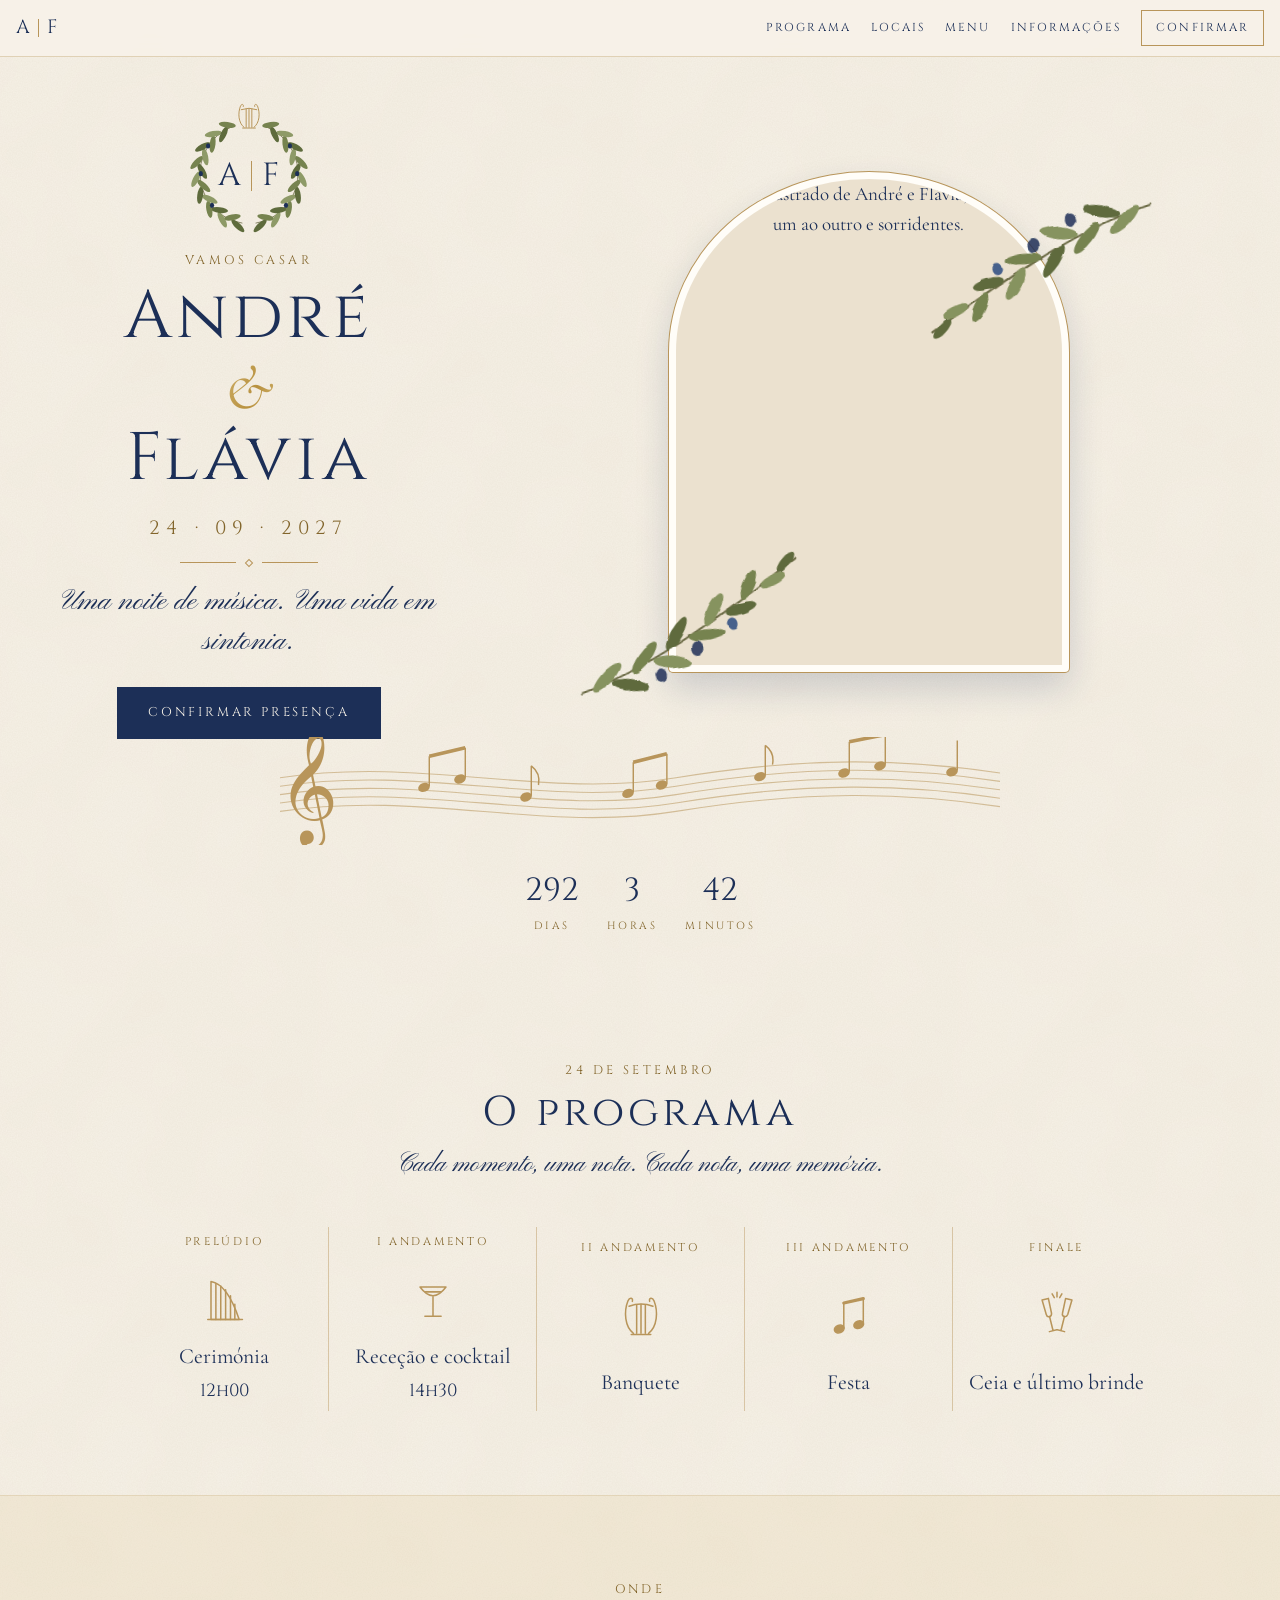
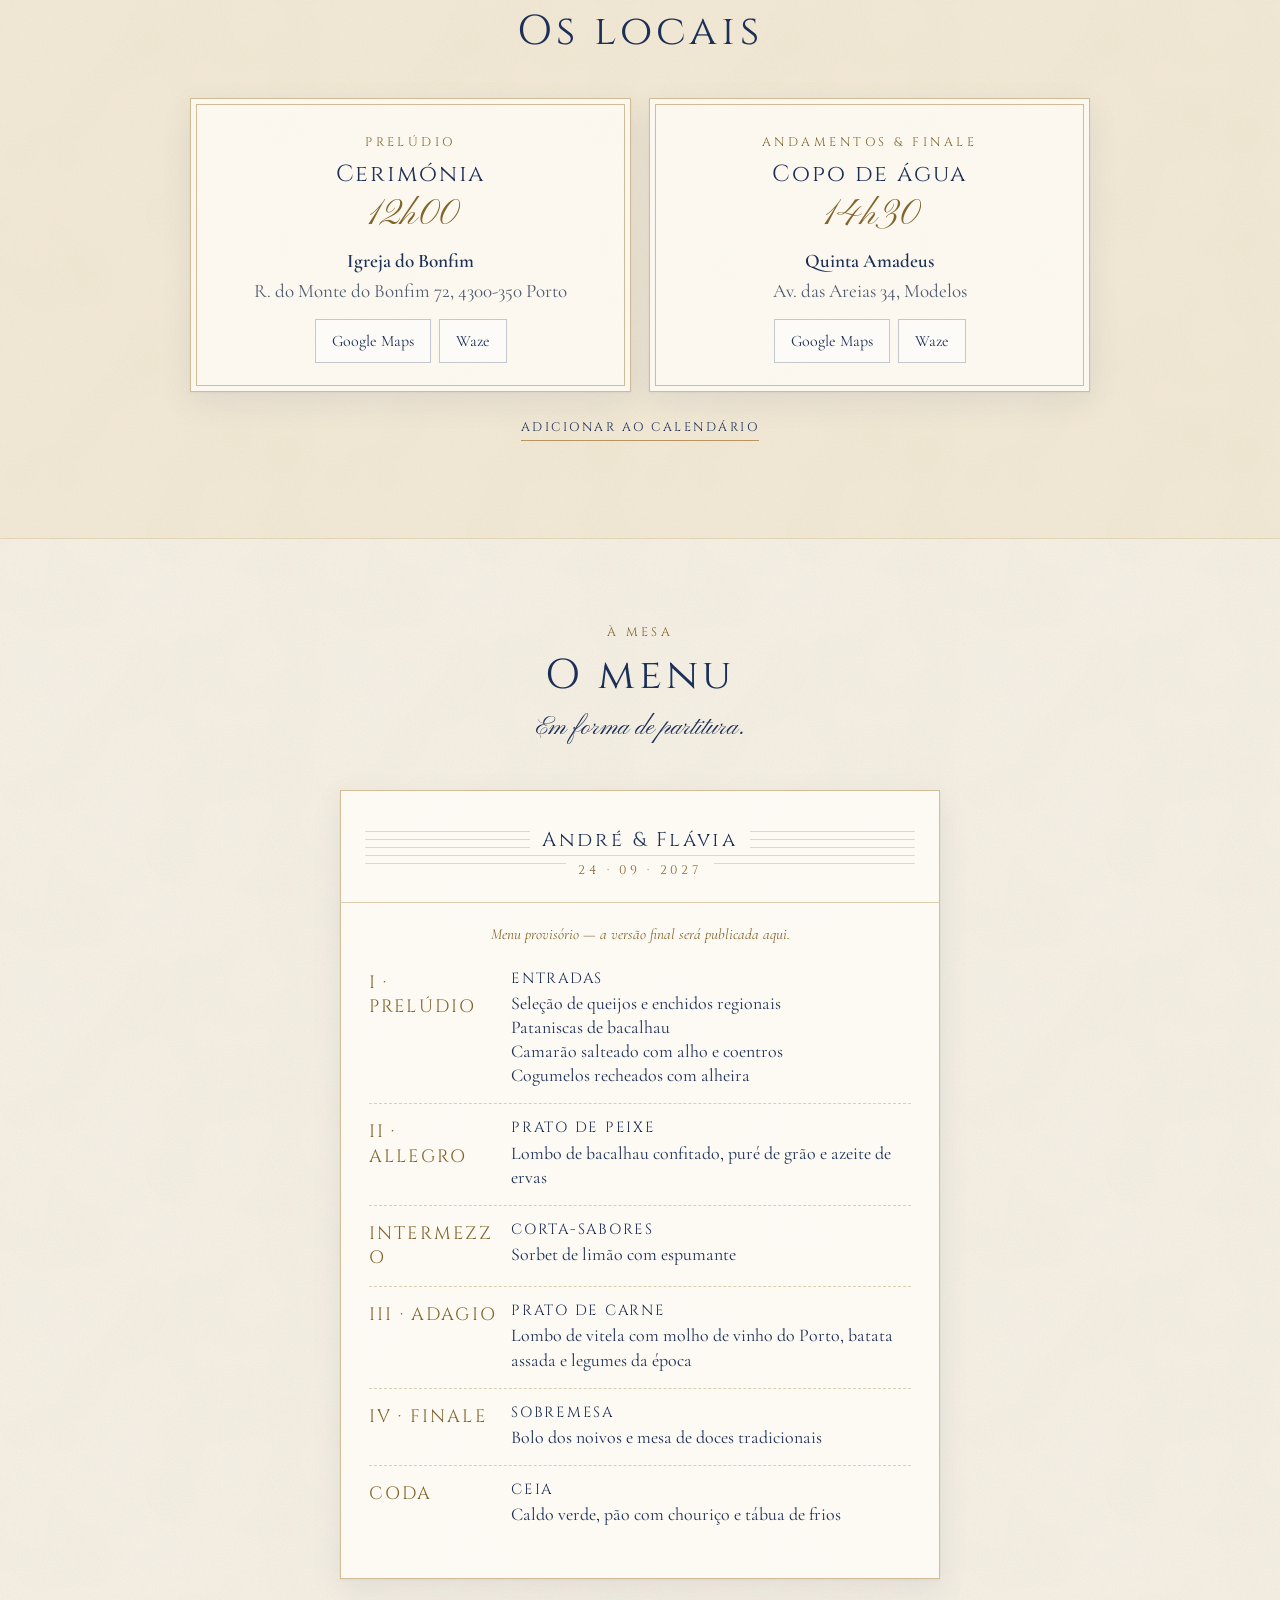
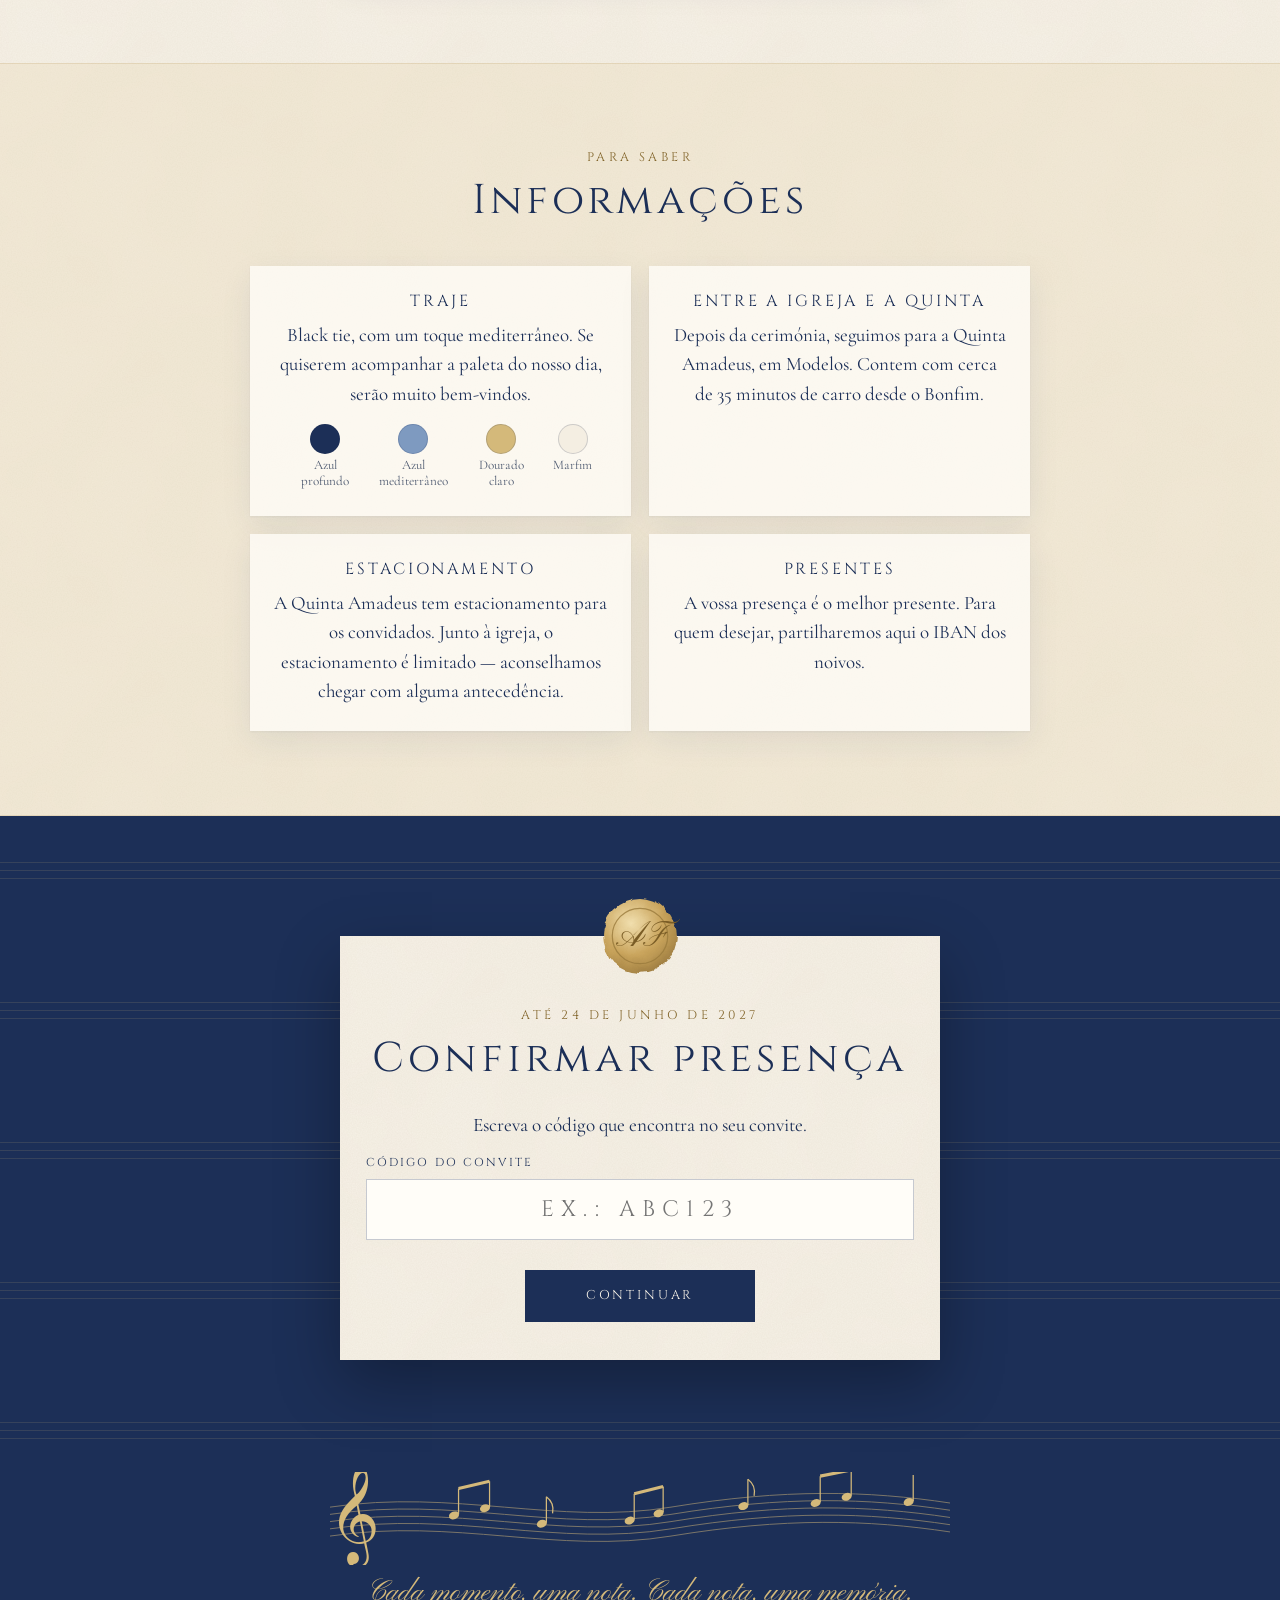
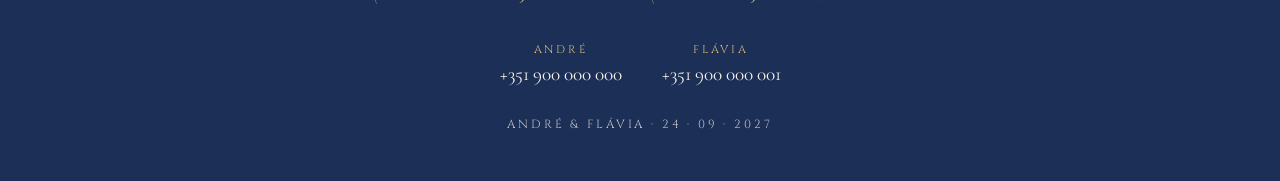
==== commit a279bdd6: "New illustrated portrait combining André and Flávia from two photos Co-Authored-By: Claude Opus 5.5 " ====
--- a/site/index.html
+++ b/site/index.html
@@ -45,7 +45,7 @@
         <a class="button" href="#rsvp">Confirmar presença</a>
       </div>
       <figure class="hero__photos">
-        <img class="photo" src="assets/portrait.jpg" alt="Retrato ilustrado de André e Flávia, lado a lado e sorridentes." width="720" height="900">
+        <img class="photo" src="assets/portrait.jpg" alt="Retrato ilustrado de André e Flávia, encostados um ao outro e sorridentes." width="720" height="900">
         <img class="olive olive--a" src="assets/olive.svg" alt="">
         <img class="olive olive--b" src="assets/olive.svg" alt="">
       </figure>
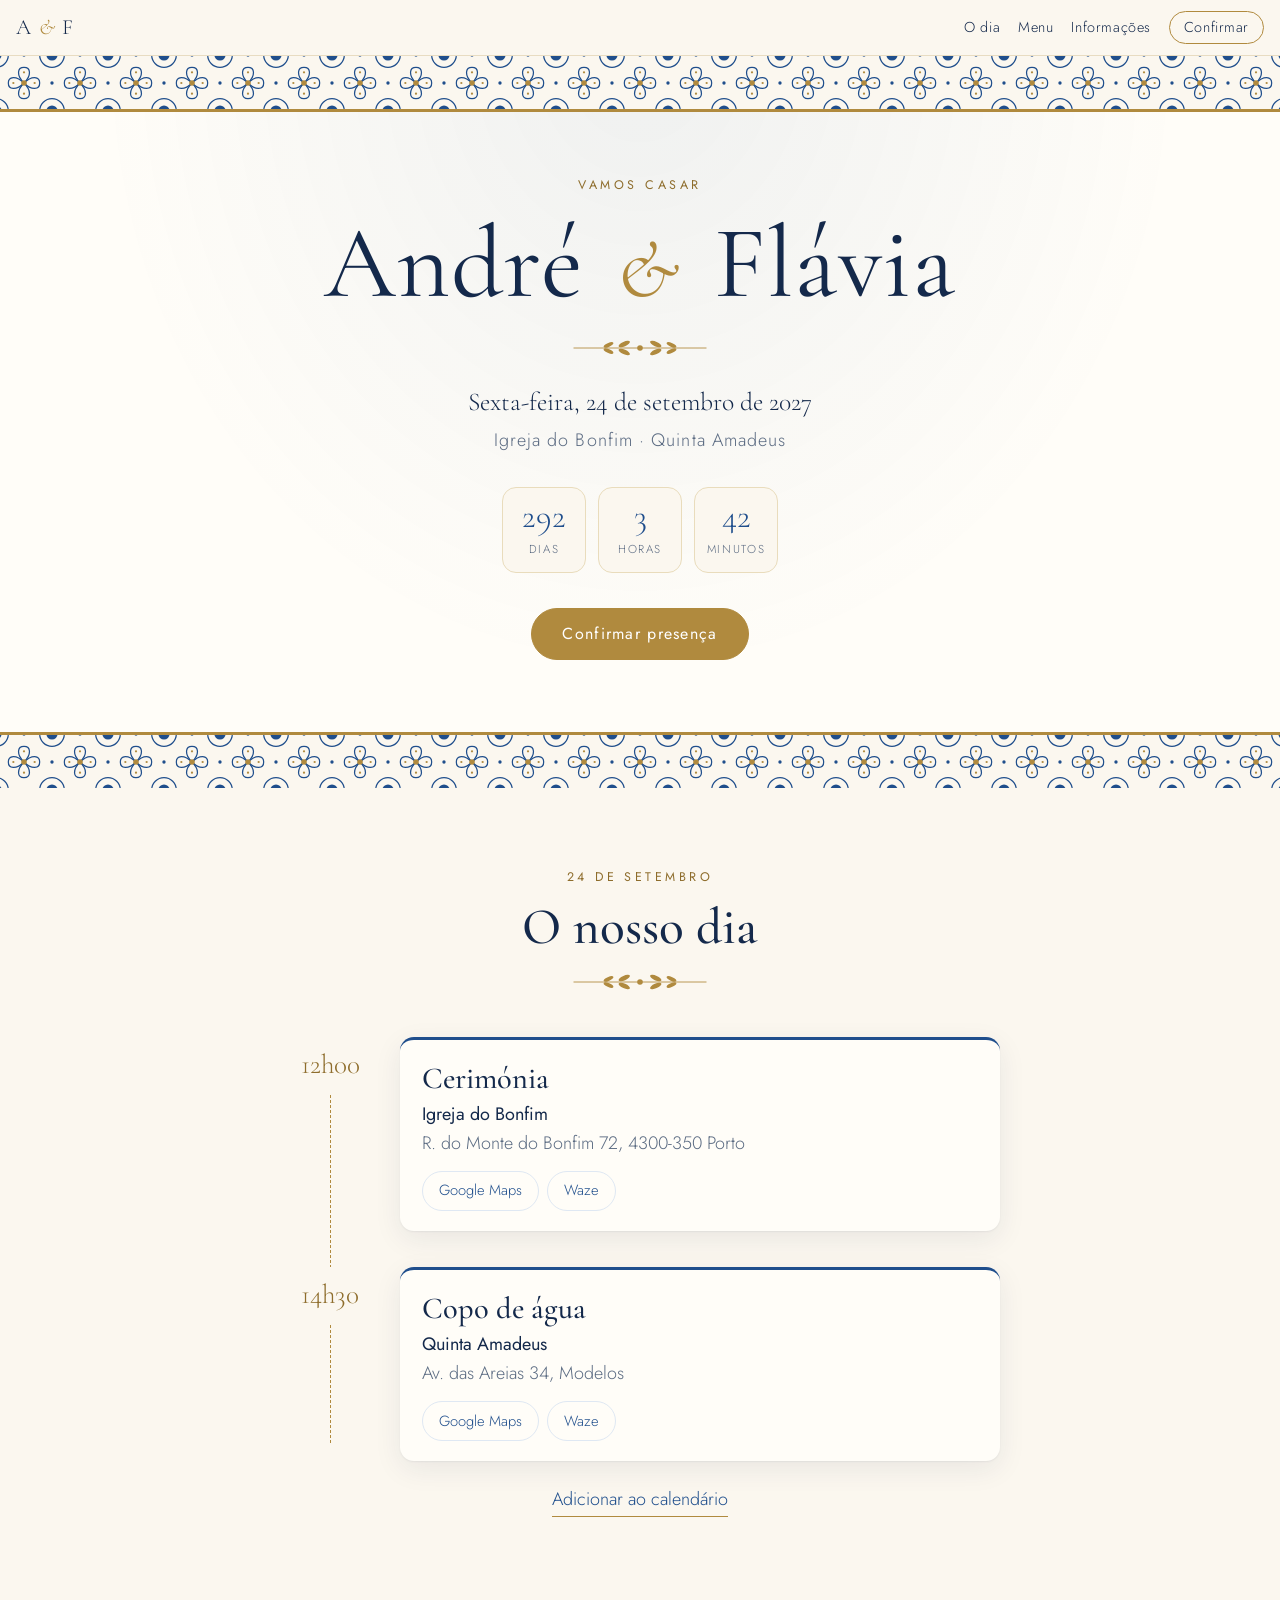
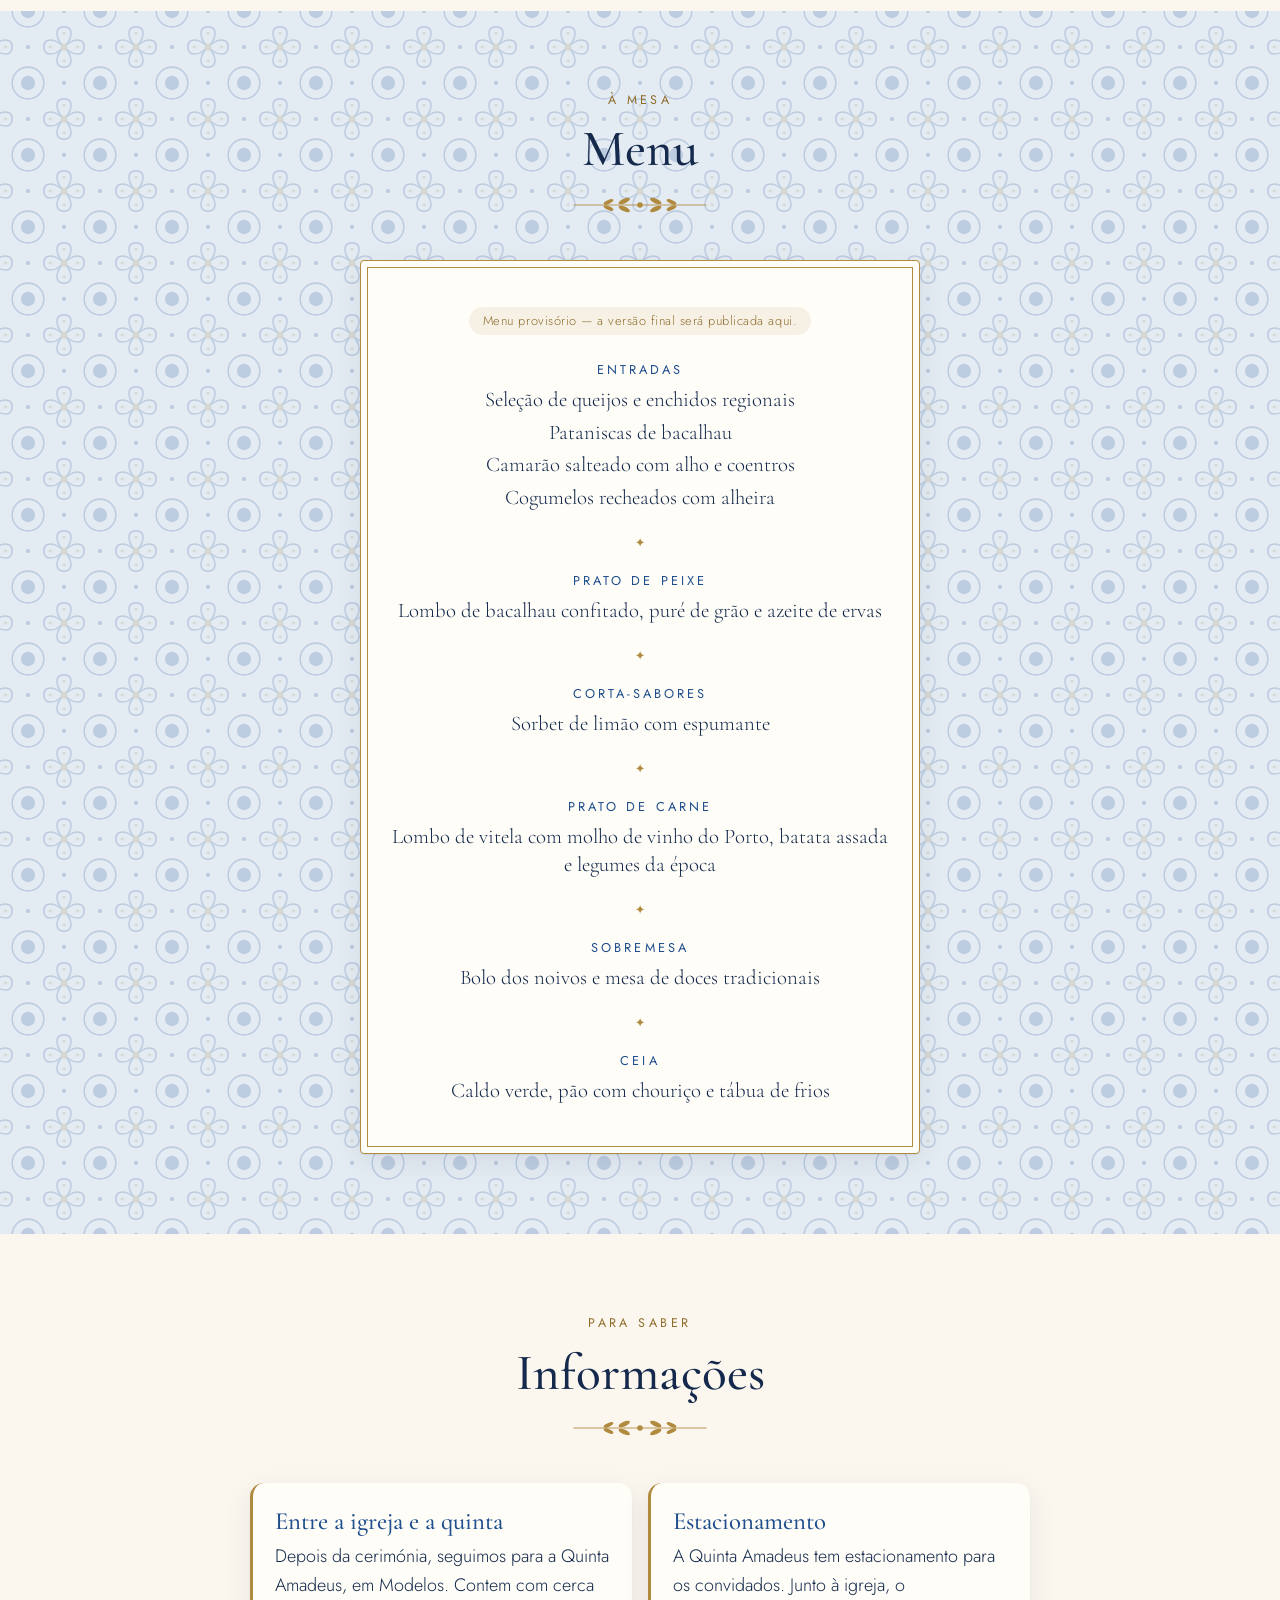
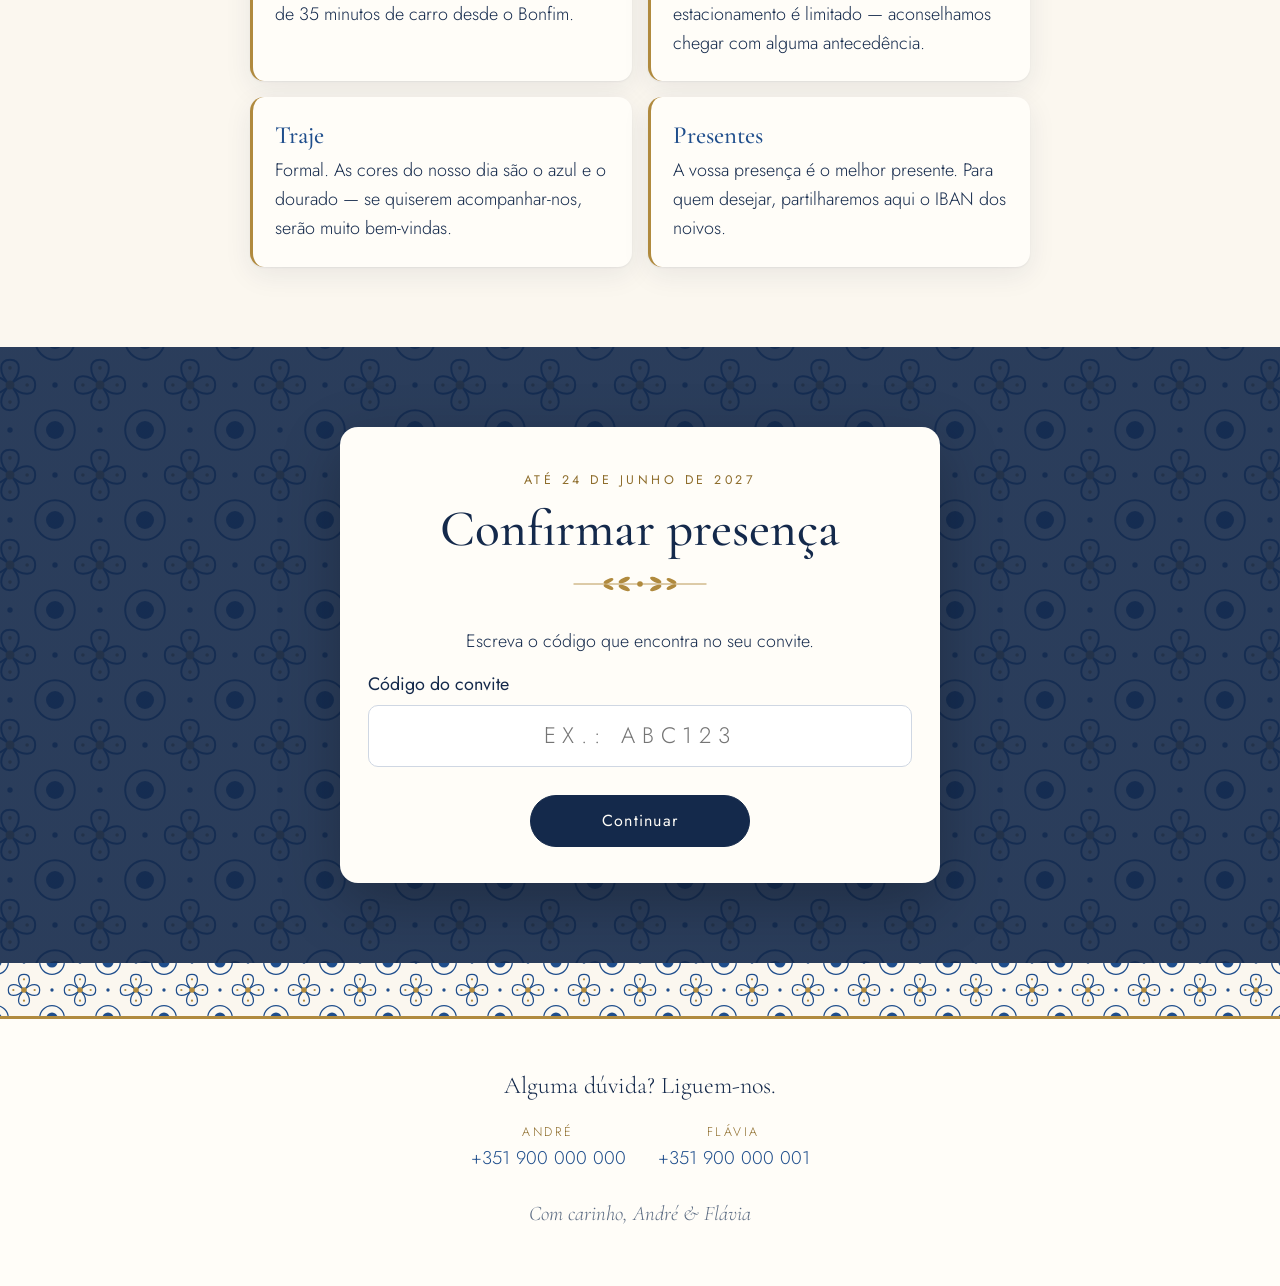
==== commit b7898f1a: "Revert the site to the first design Restores site/ and README to the original azulejo design (commit" ====
--- a/site/index.html
+++ b/site/index.html
@@ -6,14 +6,13 @@
   <title>André & Flávia · 24.09.2027</title>
   <meta name="description" content="Casamento de André e Flávia — 24 de setembro de 2027. Toda a informação e confirmação de presença.">
   <meta name="robots" content="noindex">
-  <meta name="theme-color" content="#1C2F57">
+  <meta name="theme-color" content="#14294B">
   <meta property="og:title" content="André & Flávia · 24.09.2027">
-  <meta property="og:description" content="Uma noite de música. Uma vida em sintonia. Toda a informação sobre o nosso dia e a confirmação de presença.">
-  <link rel="icon" href="assets/favicon.svg" type="image/svg+xml">
+  <meta property="og:description" content="Vamos casar! Toda a informação sobre o nosso dia e a confirmação de presença.">
+  <link rel="icon" href="assets/azulejo.svg" type="image/svg+xml">
   <link rel="preconnect" href="https://fonts.googleapis.com">
   <link rel="preconnect" href="https://fonts.gstatic.com" crossorigin>
-  <link href="https://fonts.googleapis.com/css2?family=Cinzel:wght@400;500;600&family=Cormorant+Garamond:ital,wght@0,400;0,500;0,600;1,400;1,500&family=Pinyon+Script&display=swap" rel="stylesheet">
-  <link href="https://fonts.googleapis.com/css2?family=Noto+Music&text=%F0%9D%84%9E&display=swap" rel="stylesheet">
+  <link href="https://fonts.googleapis.com/css2?family=Cormorant+Garamond:ital,wght@0,400;0,500;0,600;1,400;1,500&family=Jost:wght@300;400;500&display=swap" rel="stylesheet">
   <link rel="stylesheet" href="styles.css">
   <script src="config.js"></script>
   <script type="module" src="app.js"></script>
@@ -21,11 +20,10 @@
 <body>
   <a class="skip" href="#rsvp">Saltar para a confirmação de presença</a>
 
-  <header class="topbar">
-    <a class="topbar__mark" href="#top" aria-label="Início">A<i></i>F</a>
+  <header class="topbar" id="topbar">
+    <a class="topbar__mark" href="#top" aria-label="Início">A <span>&amp;</span> F</a>
     <nav aria-label="Secções">
-      <a href="#programa">Programa</a>
-      <a href="#locais">Locais</a>
+      <a href="#dia">O dia</a>
       <a href="#menu">Menu</a>
       <a href="#info">Informações</a>
       <a href="#rsvp" class="topbar__cta">Confirmar</a>
@@ -34,77 +32,67 @@
 
   <main id="top">
     <section class="hero">
-      <div class="hero__text">
-        <div class="hero__mono" data-monogram></div>
+      <div class="frieze" aria-hidden="true"></div>
+      <div class="hero__inner">
         <p class="hero__greeting" id="greeting" hidden></p>
-        <p class="caps caps--gold">Vamos casar</p>
-        <h1 class="hero__names" id="names">André <span>&amp;</span> Flávia</h1>
+        <p class="kicker">Vamos casar</p>
+        <h1 class="hero__names" id="names">André <span class="amp">&amp;</span> Flávia</h1>
+        <div class="sprig-wrap" data-sprig></div>
         <p class="hero__date" id="hero-date"></p>
-        <div class="ornament" aria-hidden="true"><span></span><i></i><span></span></div>
-        <p class="hero__tagline" id="tagline"></p>
-        <a class="button" href="#rsvp">Confirmar presença</a>
+        <p class="hero__place" id="hero-place"></p>
+        <div class="countdown" id="countdown" aria-label="Contagem decrescente"></div>
+        <a class="button button--gold" href="#rsvp">Confirmar presença</a>
       </div>
-      <figure class="hero__photos">
-        <img class="photo" src="assets/portrait.jpg" alt="Retrato ilustrado de André e Flávia, encostados um ao outro e sorridentes." width="720" height="900">
-        <img class="olive olive--a" src="assets/olive.svg" alt="">
-        <img class="olive olive--b" src="assets/olive.svg" alt="">
-      </figure>
-      <div class="hero__staff" data-staff></div>
-      <div class="countdown" id="countdown" aria-label="Contagem decrescente"></div>
+      <div class="frieze frieze--bottom" aria-hidden="true"></div>
     </section>
 
-    <section class="section" id="programa" aria-labelledby="programa-title">
-      <header class="section__head">
-        <p class="caps caps--gold">24 de setembro</p>
-        <h2 id="programa-title">O programa</h2>
-        <p class="section__lede" id="motto"></p>
-      </header>
-      <ol class="program" id="program"></ol>
+    <section class="section" id="dia" aria-labelledby="dia-title">
+      <div class="section__head">
+        <p class="kicker">24 de setembro</p>
+        <h2 id="dia-title">O nosso dia</h2>
+        <div class="sprig-wrap" data-sprig></div>
+      </div>
+      <ol class="timeline" id="events"></ol>
+      <p class="center"><a class="link-button" id="ics" href="#" download="andre-flavia-casamento.ics">Adicionar ao calendário</a></p>
     </section>
 
-    <section class="section section--sand" id="locais" aria-labelledby="locais-title">
-      <header class="section__head">
-        <p class="caps caps--gold">Onde</p>
-        <h2 id="locais-title">Os locais</h2>
-      </header>
-      <div class="venues" id="events"></div>
-      <p class="center"><a class="link" id="ics" href="#" download="andre-flavia-casamento.ics">Adicionar ao calendário</a></p>
+    <section class="section section--tinted" id="menu" aria-labelledby="menu-title">
+      <div class="section__head">
+        <p class="kicker">À mesa</p>
+        <h2 id="menu-title">Menu</h2>
+        <div class="sprig-wrap" data-sprig></div>
+      </div>
+      <div class="menu-card" id="menu-card"></div>
     </section>
 
-    <section class="section" id="menu" aria-labelledby="menu-title">
-      <header class="section__head">
-        <p class="caps caps--gold">À mesa</p>
-        <h2 id="menu-title">O menu</h2>
-        <p class="section__lede">Em forma de partitura.</p>
-      </header>
-      <article class="score" id="menu-card"></article>
-    </section>
-
-    <section class="section section--sand" id="info" aria-labelledby="info-title">
-      <header class="section__head">
-        <p class="caps caps--gold">Para saber</p>
+    <section class="section" id="info" aria-labelledby="info-title">
+      <div class="section__head">
+        <p class="kicker">Para saber</p>
         <h2 id="info-title">Informações</h2>
-      </header>
+        <div class="sprig-wrap" data-sprig></div>
+      </div>
       <div class="info-grid" id="info-grid"></div>
     </section>
 
-    <section class="section section--navy" id="rsvp" aria-labelledby="rsvp-title">
+    <section class="section section--rsvp" id="rsvp" aria-labelledby="rsvp-title">
       <div class="rsvp-card">
-        <div data-seal></div>
-        <header class="section__head">
-          <p class="caps caps--gold" id="rsvp-kicker"></p>
+        <div class="section__head">
+          <p class="kicker" id="rsvp-kicker"></p>
           <h2 id="rsvp-title">Confirmar presença</h2>
-        </header>
+          <div class="sprig-wrap" data-sprig></div>
+        </div>
         <div id="rsvp-body" aria-live="polite"></div>
       </div>
     </section>
   </main>
 
   <footer class="footer">
-    <div class="footer__staff" data-staff></div>
-    <p class="footer__motto" id="footer-motto"></p>
-    <ul class="contacts" id="contacts"></ul>
-    <p class="footer__sign"><span id="footer-names">André &amp; Flávia</span> · 24 · 09 · 2027</p>
+    <div class="frieze" aria-hidden="true"></div>
+    <div class="footer__inner">
+      <p class="footer__lead">Alguma dúvida? Liguem-nos.</p>
+      <ul class="contacts" id="contacts"></ul>
+      <p class="footer__sign">Com carinho, <span id="footer-names">André &amp; Flávia</span></p>
+    </div>
   </footer>
 </body>
 </html>
--- a/site/styles.css
+++ b/site/styles.css
@@ -1,25 +1,19 @@
-/* ------------------------------------------------------------------ tokens
-   Palette from the couple's moodboard:
-   marfim · areia · champanhe · azul mediterrâneo · azul profundo · verde azeitona · dourado claro */
+/* ------------------------------------------------------------------ tokens */
 :root {
-  --ivory: #f7f2e8;
-  --sand: #ebe1cf;
-  --champagne: #e4d2ae;
-  --blue: #7e9ac0;
-  --blue-soft: #dbe4f0;
-  --navy: #1c2f57;
-  --olive: #5e6b3c;
-  --gold: #d4b97a;
-  --gold-mid: #b8955a;
-  --gold-text: #82652b;   /* gold dark enough for small text on ivory (≥4.5:1) */
-  --ink: #1c2f57;
-  --muted: #4e5a70;
+  --ink: #14294b;
+  --blue: #1f4e8c;
+  --blue-soft: #dfe8f3;
+  --gold: #b08a3e;
+  --gold-deep: #8e6d2c;
+  --gold-soft: #e9dcbc;
+  --cream: #fbf7ef;
+  --paper: #fffdf8;
+  --muted: #5b6b82;
   --danger: #9b2c2c;
-  --display: "Cinzel", "Trajan Pro", "Times New Roman", serif;
+  --radius: 14px;
   --serif: "Cormorant Garamond", "Times New Roman", serif;
-  --script: "Pinyon Script", cursive;
-  --shadow: 0 1px 2px rgba(28, 47, 87, .05), 0 10px 30px rgba(28, 47, 87, .08);
-  --foil: linear-gradient(115deg, #9a7631 0%, #e9d49b 30%, #b8913f 52%, #f3e3b3 68%, #9a7631 100%);
+  --sans: "Jost", system-ui, -apple-system, "Segoe UI", sans-serif;
+  --shadow: 0 1px 2px rgba(20, 41, 75, .06), 0 8px 28px rgba(20, 41, 75, .08);
 }
 
 *, *::before, *::after { box-sizing: border-box; }
@@ -29,322 +23,286 @@
 
 body {
   margin: 0;
-  background: var(--ivory) url("assets/paper.svg") repeat;
+  background: var(--cream);
   color: var(--ink);
-  font-family: var(--serif);
+  font-family: var(--sans);
+  font-weight: 300;
+  font-size: 18px;
+  line-height: 1.6;
+  -webkit-font-smoothing: antialiased;
+}
+
+h1, h2, h3 { font-family: var(--serif); font-weight: 500; line-height: 1.15; margin: 0; }
+p { margin: 0 0 .75em; }
+a { color: var(--blue); }
+strong { font-weight: 500; }
+
+.skip { position: absolute; left: -9999px; }
+.skip:focus { left: 16px; top: 16px; z-index: 100; background: var(--paper); padding: 8px 12px; }
+
+:focus-visible { outline: 2px solid var(--gold); outline-offset: 3px; }
+
+.center { text-align: center; }
+
+.kicker {
+  font-family: var(--sans);
+  text-transform: uppercase;
+  letter-spacing: .28em;
+  font-size: .78rem;
   font-weight: 400;
-  font-size: 19px;
-  line-height: 1.55;
-  -webkit-font-smoothing: antialiased;
-}
-
-h1, h2, h3, h4 { margin: 0; font-weight: 400; line-height: 1.15; }
-p { margin: 0 0 .7em; }
-a { color: var(--navy); }
-strong { font-weight: 600; }
-
-.skip { position: absolute; left: -9999px; }
-.skip:focus { left: 16px; top: 16px; z-index: 100; background: var(--ivory); padding: 8px 12px; }
-:focus-visible { outline: 2px solid var(--gold-mid); outline-offset: 3px; }
-
-.center { text-align: center; }
-
-.caps {
-  font-family: var(--display);
-  font-size: .78rem;
-  letter-spacing: .28em;
-  text-transform: uppercase;
-  margin-bottom: .55rem;
-}
-.caps--gold { color: var(--gold-text); }
-
-.ornament { display: flex; align-items: center; justify-content: center; gap: 10px; margin: 1rem auto; }
-.ornament span { width: 56px; height: 1px; background: var(--gold-mid); }
-.ornament i { width: 6px; height: 6px; transform: rotate(45deg); border: 1px solid var(--gold-mid); }
+  color: var(--gold-deep);
+  margin-bottom: .6rem;
+}
+
+.sprig-wrap { color: var(--gold); display: flex; justify-content: center; margin: .9rem 0 0; }
+.sprig { width: 140px; height: 22px; }
 
 /* ------------------------------------------------------------------ top bar */
 .topbar {
   position: sticky; top: 0; z-index: 20;
-  display: flex; align-items: center; justify-content: space-between; gap: 12px;
+  display: flex; align-items: center; justify-content: space-between;
+  gap: 12px;
   padding: 10px 16px;
-  background: rgba(247, 242, 232, .94);
+  background: rgba(251, 247, 239, .92);
   backdrop-filter: blur(8px);
   -webkit-backdrop-filter: blur(8px);
-  border-bottom: 1px solid rgba(184, 149, 90, .35);
+  border-bottom: 1px solid rgba(176, 138, 62, .25);
 }
 .topbar__mark {
-  display: inline-flex; align-items: center; gap: 8px;
-  font-family: var(--display); font-size: 1.2rem; color: var(--navy); text-decoration: none;
-}
-.topbar__mark i { width: 1px; height: 18px; background: var(--gold-mid); }
-.topbar nav { display: flex; align-items: center; gap: 20px; }
+  font-family: var(--serif); font-size: 1.35rem; color: var(--ink);
+  text-decoration: none; letter-spacing: .06em; white-space: nowrap;
+}
+.topbar__mark span { color: var(--gold); font-style: italic; }
+.topbar nav { display: flex; align-items: center; gap: 18px; }
 .topbar nav a {
-  font-family: var(--display); font-size: .72rem; letter-spacing: .18em; text-transform: uppercase;
-  color: var(--navy); text-decoration: none;
-}
-.topbar nav a:hover { color: var(--gold-text); }
-.topbar__cta { border: 1px solid var(--gold-mid); padding: 8px 14px; }
-@media (max-width: 760px) { .topbar nav a:not(.topbar__cta) { display: none; } }
+  color: var(--ink); text-decoration: none; font-size: .9rem; letter-spacing: .04em;
+}
+.topbar nav a:hover { color: var(--blue); }
+.topbar__cta {
+  border: 1px solid var(--gold); border-radius: 999px; padding: 4px 14px;
+}
+@media (max-width: 560px) {
+  .topbar nav a:not(.topbar__cta) { display: none; }
+}
+
+/* ------------------------------------------------------------------ azulejo frieze */
+.frieze {
+  height: 56px;
+  background: url("assets/azulejo.svg") repeat-x center / 56px 56px;
+  border-bottom: 3px solid var(--gold);
+}
+.frieze--bottom { border-bottom: 0; border-top: 3px solid var(--gold); }
 
 /* ------------------------------------------------------------------ hero */
 .hero {
-  display: grid;
-  grid-template-columns: 1fr;
-  justify-items: center;
+  background:
+    radial-gradient(ellipse at 50% 0%, rgba(31, 78, 140, .07), transparent 60%),
+    var(--paper);
   text-align: center;
-  padding: 36px 0 24px;
-}
-.hero__text { padding: 0 16px; max-width: 560px; }
-.hero__greeting { font-family: var(--script); font-size: 2rem; color: var(--navy); margin: -.4rem 0 .6rem; }
+}
+.hero__inner { padding: 64px 16px 72px; max-width: 760px; margin: 0 auto; }
+.hero__greeting {
+  font-family: var(--serif); font-style: italic; font-size: 1.5rem; color: var(--blue);
+  margin-bottom: 1.25rem;
+}
 .hero__names {
-  font-family: var(--display); font-weight: 400;
-  font-size: clamp(2.3rem, 10vw, 4.2rem); letter-spacing: .06em; line-height: 1.12;
-  color: var(--navy);
-}
-.hero__names span {
-  display: block; font-family: var(--serif); font-style: italic; font-size: .95em; letter-spacing: 0; line-height: 1.05;
-  background: var(--foil); -webkit-background-clip: text; background-clip: text; color: transparent;
-  padding: 0 .2em;
+  font-size: clamp(3.2rem, 13vw, 6.4rem);
+  font-weight: 400;
+  letter-spacing: .01em;
+  color: var(--ink);
+}
+.hero__names .amp { display: block; font-style: italic; color: var(--gold); font-size: .6em; line-height: 1.1; }
+@media (min-width: 720px) {
+  .hero__names .amp { display: inline; font-size: .8em; padding: 0 .1em; }
 }
 .hero__date {
-  font-family: var(--display); font-size: 1.2rem; letter-spacing: .32em; color: var(--gold-text);
-  margin: 1.1rem 0 0;
-}
-.hero__tagline { font-family: var(--script); font-size: 1.85rem; line-height: 1.35; color: var(--navy); margin-bottom: 1.6rem; }
-.hero__photos { position: relative; width: min(360px, 78%); margin: 34px auto 6px; }
-.photo {
-  display: block; width: 100%; height: auto; aspect-ratio: 4 / 5; object-fit: cover;
-  border-radius: 50% 50% 4px 4px / 36% 36% 4px 4px;
-  border: 7px solid #fffdf8;
-  box-shadow: 0 0 0 1px var(--gold-mid), 0 16px 34px rgba(28, 47, 87, .18);
-  background: var(--sand);
-}
-.olive { position: absolute; width: 62%; pointer-events: none; }
-.olive--a { left: -26%; bottom: -4%; transform: rotate(-10deg); }
-.olive--b { right: -24%; top: 6%; transform: scale(-1, -1) rotate(-8deg); }
-.hero__staff { width: min(560px, 92%); color: var(--gold-mid); margin-top: -10px; }
-.staff { display: block; width: 100%; height: auto; }
-
-/* monogram */
-.monogram { position: relative; width: 132px; height: 132px; margin: 0 auto 14px; }
-.monogram__wreath { position: absolute; inset: 0; width: 100%; height: 100%; }
-.monogram__lyre { position: absolute; left: 50%; top: -6px; width: 34px; margin-left: -17px; color: var(--gold-mid); background: transparent; }
-.monogram__lyre-icon { display: block; width: 34px; height: 34px; }
-.monogram__letters {
-  position: absolute; inset: 0; display: flex; align-items: center; justify-content: center; gap: 10px;
-  font-family: var(--display); font-size: 2rem; color: var(--navy); padding-top: 10px;
-}
-.monogram__letters i { width: 1px; height: 30px; background: var(--gold-mid); }
-
-@media (min-width: 960px) {
-  .hero {
-    grid-template-columns: minmax(0, 4fr) minmax(0, 7fr);
-    align-items: center; text-align: center; padding: 48px 32px 32px; gap: 8px 24px;
-    max-width: 1280px; margin: 0 auto;
-  }
-  .hero__photos { margin: 0 auto; grid-column: 2; grid-row: 1; width: min(400px, 70%); }
-  .hero__text { grid-column: 1; grid-row: 1; }
-  .hero__staff { grid-column: 1 / -1; width: min(720px, 80%); }
-  .countdown { grid-column: 1 / -1; }
-}
-
-.countdown { display: flex; justify-content: center; gap: 28px; margin: 1.2rem 0 0; min-height: 72px; }
-.countdown > div { text-align: center; }
-.countdown span { display: block; font-family: var(--display); font-size: 2rem; line-height: 1.1; color: var(--navy); }
-.countdown small { font-family: var(--display); font-size: .66rem; letter-spacing: .24em; text-transform: uppercase; color: var(--gold-text); }
-.countdown__done { font-family: var(--script); font-size: 2rem; }
+  font-family: var(--serif); font-size: 1.6rem; margin: 1.4rem 0 .2rem;
+}
+.hero__place { color: var(--muted); letter-spacing: .06em; }
+
+.countdown { display: flex; justify-content: center; gap: 12px; margin: 2rem 0 2.2rem; min-height: 86px; }
+.countdown > div {
+  min-width: 84px; padding: 12px 8px 10px;
+  border: 1px solid var(--gold-soft); border-radius: var(--radius);
+  background: var(--cream);
+}
+.countdown span { display: block; font-family: var(--serif); font-size: 2.1rem; line-height: 1; color: var(--blue); }
+.countdown small { font-size: .72rem; letter-spacing: .14em; text-transform: uppercase; color: var(--muted); }
+.countdown__done { font-family: var(--serif); font-size: 1.6rem; color: var(--blue); }
 
 /* ------------------------------------------------------------------ buttons */
 .button {
   display: inline-flex; align-items: center; justify-content: center;
   min-height: 52px; padding: 0 30px;
-  border: 1px solid var(--navy); background: var(--navy); color: var(--ivory);
-  font-family: var(--display); font-size: .8rem; letter-spacing: .22em; text-transform: uppercase;
+  border: 1px solid var(--ink); border-radius: 999px;
+  background: var(--ink); color: var(--paper);
+  font: 400 1rem/1 var(--sans); letter-spacing: .08em;
   text-decoration: none; cursor: pointer;
-  transition: background .2s, color .2s, border-color .2s;
-}
-.button:hover { background: #2a4275; border-color: #2a4275; }
+  transition: background .2s, color .2s, transform .2s;
+}
+.button:hover { background: var(--blue); border-color: var(--blue); }
 .button:disabled { opacity: .6; cursor: progress; }
-.button--gold { background: var(--gold); border-color: var(--gold); color: var(--navy); }
-.button--gold:hover { background: #c6a961; border-color: #c6a961; }
-.button--ghost { background: transparent; color: var(--navy); }
-.button--ghost:hover { background: var(--navy); color: var(--ivory); }
-
-.link {
-  display: inline-block; margin-top: 1.6rem; color: var(--navy); text-decoration: none;
-  font-family: var(--display); font-size: .78rem; letter-spacing: .2em; text-transform: uppercase;
-  border-bottom: 1px solid var(--gold-mid); padding-bottom: 3px;
-}
-.text-button { background: none; border: 0; padding: 4px; color: var(--muted); font: inherit; text-decoration: underline; cursor: pointer; }
+.button--gold { background: var(--gold); border-color: var(--gold); color: #fff; }
+.button--gold:hover { background: var(--gold-deep); border-color: var(--gold-deep); }
+.button--ghost { background: transparent; color: var(--ink); }
+.button--ghost:hover { background: var(--ink); color: var(--paper); }
+
+.link-button {
+  display: inline-block; margin-top: 1.5rem; color: var(--blue);
+  text-decoration: none; border-bottom: 1px solid var(--gold); padding-bottom: 2px;
+}
+.text-button {
+  background: none; border: 0; padding: 4px; color: var(--muted); font: inherit;
+  text-decoration: underline; cursor: pointer;
+}
+
 .chip {
-  display: inline-flex; align-items: center; min-height: 44px; padding: 0 16px;
-  border: 1px solid rgba(28, 47, 87, .25); background: rgba(255, 255, 255, .5);
-  color: var(--navy); text-decoration: none; font-size: 1rem;
-}
-.chip:hover { border-color: var(--navy); }
+  display: inline-flex; align-items: center; min-height: 40px; padding: 0 16px;
+  border: 1px solid var(--blue-soft); border-radius: 999px; background: var(--paper);
+  color: var(--blue); text-decoration: none; font-size: .92rem;
+}
+.chip:hover { border-color: var(--blue); }
 
 /* ------------------------------------------------------------------ sections */
-.section { padding: 84px 16px; }
-.section--sand { background: rgba(228, 210, 174, .28); border-block: 1px solid rgba(184, 149, 90, .22); }
-.section__head { text-align: center; margin-bottom: 2.6rem; }
-.section__head h2 { font-family: var(--display); font-size: clamp(1.9rem, 6.5vw, 2.6rem); letter-spacing: .1em; color: var(--navy); }
-.section__lede { font-family: var(--script); font-size: 1.6rem; color: var(--navy); margin: .6rem 0 0; }
-
-/* programme as a concert programme */
-.program {
-  list-style: none; margin: 0 auto; padding: 0; max-width: 1040px;
-  display: grid; grid-template-columns: 1fr; gap: 0;
-}
-.movement {
-  display: grid; grid-template-columns: 56px 1fr auto; align-items: center; gap: 4px 16px;
-  padding: 18px 4px; border-top: 1px solid rgba(184, 149, 90, .45);
-  text-align: left;
-}
-.movement:last-child { border-bottom: 1px solid rgba(184, 149, 90, .45); }
-.movement__label {
-  grid-column: 2; grid-row: 1; margin: 0;
-  font-family: var(--display); font-size: .7rem; letter-spacing: .24em; text-transform: uppercase; color: var(--gold-text);
-}
-.movement__icon { grid-column: 1; grid-row: 1 / span 2; width: 44px; height: 44px; color: var(--gold-mid); }
-.movement__title { grid-column: 2; grid-row: 2; margin: 0; font-size: 1.35rem; }
-.movement__time { grid-column: 3; grid-row: 1 / span 2; margin: 0; font-family: var(--display); font-size: 1.1rem; color: var(--navy); }
-@media (min-width: 820px) {
-  .program { grid-template-columns: repeat(5, minmax(0, 1fr)); }
-  .movement {
-    grid-template-columns: 1fr; justify-items: center; text-align: center;
-    border-top: 0; border-left: 1px solid rgba(184, 149, 90, .45); padding: 6px 10px;
-  }
-  .movement:first-child { border-left: 0; }
-  .movement:last-child { border-bottom: 0; }
-  .movement__label, .movement__icon, .movement__title, .movement__time { grid-column: 1; grid-row: auto; }
-  .movement__label { min-height: 2.4em; }
-  .movement__icon { width: 52px; height: 52px; margin: 10px 0; }
-}
-
-/* venues */
-.venues { display: grid; gap: 18px; max-width: 900px; margin: 0 auto; grid-template-columns: repeat(auto-fit, minmax(280px, 1fr)); }
-.venue {
-  position: relative; text-align: center; padding: 34px 24px 28px;
-  background: rgba(255, 253, 248, .8); box-shadow: var(--shadow);
-  border: 1px solid rgba(184, 149, 90, .6); outline: 1px solid rgba(184, 149, 90, .6); outline-offset: -7px;
-}
-.venue h3 { font-family: var(--display); font-size: 1.45rem; letter-spacing: .08em; }
-.venue__time { font-family: var(--script); font-size: 2.2rem; color: var(--gold-text); margin: .1rem 0 .2rem; }
-.venue__name { font-weight: 600; font-size: 1.2rem; margin: 0; }
-.venue__address { color: var(--muted); }
-.venue__links { display: flex; justify-content: center; flex-wrap: wrap; gap: 8px; margin-top: .4rem; }
-
-/* menu as a score */
-.score {
-  max-width: 600px; margin: 0 auto; padding: 0 0 36px;
-  background: rgba(255, 253, 248, .85); box-shadow: var(--shadow);
-  border: 1px solid rgba(184, 149, 90, .6);
-}
-.score__head { position: relative; text-align: center; padding: 34px 20px 22px; border-bottom: 1px solid rgba(184, 149, 90, .45); }
-.score__lines {
-  position: absolute; left: 24px; right: 24px; top: 50%; height: 33px; margin-top: -16px;
-  background: repeating-linear-gradient(to bottom, rgba(184, 149, 90, .35) 0 1px, transparent 1px 8px);
-}
-.score__head h3, .score__head p { position: relative; display: inline-block; background: #fdfaf3; padding: 0 12px; }
-.score__head h3 { font-family: var(--display); font-size: 1.25rem; letter-spacing: .14em; }
-.score__head p { display: block; width: max-content; margin: 6px auto 0; font-family: var(--display); font-size: .78rem; letter-spacing: .3em; color: var(--gold-text); }
+.section { padding: 80px 16px; }
+.section--tinted {
+  background:
+    linear-gradient(rgba(223, 232, 243, .82), rgba(223, 232, 243, .82)),
+    url("assets/azulejo.svg") repeat center / 72px 72px;
+}
+.section__head { text-align: center; margin-bottom: 2.75rem; }
+.section__head h2 { font-size: clamp(2.3rem, 7vw, 3.2rem); }
+
+/* timeline */
+.timeline { list-style: none; padding: 0; margin: 0 auto; max-width: 720px; position: relative; }
+.timeline::before {
+  content: ""; position: absolute; left: 50px; top: 18px; bottom: 18px;
+  border-left: 1px dashed var(--gold);
+}
+.event { display: grid; grid-template-columns: 100px 1fr; gap: 20px; position: relative; padding-bottom: 2.25rem; }
+.event:last-child { padding-bottom: 0; }
+.event__time {
+  position: relative; z-index: 1;
+  align-self: start; justify-self: center;
+  background: var(--cream); padding: 6px 0;
+  font-family: var(--serif); font-size: 1.7rem; color: var(--gold-deep);
+}
+.event__body {
+  background: var(--paper); border-radius: var(--radius); padding: 22px 22px 20px;
+  box-shadow: var(--shadow); border-top: 3px solid var(--blue);
+}
+.event__body h3 { font-size: 1.9rem; }
+.event__venue { font-weight: 400; margin: .2rem 0 0; }
+.event__address { color: var(--muted); }
+.event__links { display: flex; flex-wrap: wrap; gap: 8px; margin-top: .75rem; }
+@media (max-width: 520px) {
+  .timeline::before { left: 34px; }
+  .event { grid-template-columns: 68px 1fr; gap: 12px; }
+  .event__time { font-size: 1.35rem; }
+  .event__body { padding: 18px 16px; }
+}
+
+/* menu */
+.menu-card {
+  max-width: 560px; margin: 0 auto; text-align: center;
+  background: var(--paper);
+  padding: 44px 28px;
+  border: 1px solid var(--gold);
+  outline: 1px solid var(--gold); outline-offset: -8px;
+  border-radius: 4px;
+  box-shadow: var(--shadow);
+}
 .badge {
-  display: block; width: max-content; max-width: 90%; margin: 20px auto 0;
-  font-style: italic; color: var(--gold-text); font-size: .95rem; text-align: center;
-}
-.score__courses { list-style: none; margin: 0; padding: 8px 28px 0; }
-.course { display: grid; grid-template-columns: 128px 1fr; gap: 14px; padding: 16px 0; border-bottom: 1px dashed rgba(184, 149, 90, .45); }
-.course:last-child { border-bottom: 0; }
-.course__movement { margin: 4px 0 0; font-family: var(--display); font-size: .66rem; letter-spacing: .12em; overflow-wrap: anywhere; text-transform: uppercase; color: var(--gold-text); }
-.course h4 { font-family: var(--display); font-size: .92rem; letter-spacing: .12em; text-transform: uppercase; margin-bottom: .2rem; }
-.course p { margin: 0; font-size: 1.12rem; line-height: 1.35; }
-@media (max-width: 480px) {
-  .score__courses { padding: 4px 20px 0; }
-  .course { grid-template-columns: 1fr; gap: 2px; text-align: center; }
-}
+  display: inline-block; font-size: .8rem; letter-spacing: .04em; color: var(--gold-deep);
+  background: rgba(176, 138, 62, .1); border-radius: 999px; padding: 4px 14px; margin-bottom: 1.75rem;
+}
+.course h3 {
+  font-family: var(--sans); font-weight: 400; text-transform: uppercase;
+  letter-spacing: .24em; font-size: .8rem; color: var(--blue); margin-bottom: .5rem;
+}
+.course p { font-family: var(--serif); font-size: 1.3rem; line-height: 1.35; margin-bottom: .3rem; }
+.course__sep { display: block; color: var(--gold); font-size: .8rem; margin: 1.3rem 0; }
 
 /* info */
-.info-grid { display: grid; gap: 18px; max-width: 780px; margin: 0 auto; grid-template-columns: repeat(auto-fit, minmax(300px, 1fr)); }
-.info-card { padding: 26px 24px; background: rgba(255, 253, 248, .8); box-shadow: var(--shadow); text-align: center; }
-.info-card h3 { font-family: var(--display); font-size: 1rem; letter-spacing: .18em; text-transform: uppercase; color: var(--navy); margin-bottom: .6rem; }
+.info-grid {
+  display: grid; gap: 16px; max-width: 780px; margin: 0 auto;
+  grid-template-columns: repeat(auto-fit, minmax(280px, 1fr));
+}
+.info-card {
+  background: var(--paper); border-radius: var(--radius); padding: 24px 22px;
+  box-shadow: var(--shadow); border-left: 3px solid var(--gold);
+}
+.info-card h3 { font-size: 1.55rem; margin-bottom: .4rem; color: var(--blue); }
 .info-card p { margin: 0; }
-.swatches { list-style: none; padding: 0; margin: 1rem 0 0; display: flex; flex-wrap: wrap; justify-content: center; gap: 12px 16px; }
-.swatches li { display: flex; flex-direction: column; align-items: center; gap: 4px; font-size: .82rem; color: var(--muted); max-width: 72px; line-height: 1.2; }
-.swatches span { width: 30px; height: 30px; border-radius: 50%; border: 1px solid rgba(28, 47, 87, .18); }
 
 /* ------------------------------------------------------------------ RSVP */
-.section--navy {
+.section--rsvp {
   background:
-    repeating-linear-gradient(to bottom, transparent 0 46px, rgba(212, 185, 122, .14) 46px 47px, transparent 47px 54px,
-      rgba(212, 185, 122, .14) 54px 55px, transparent 55px 62px, rgba(212, 185, 122, .14) 62px 63px, transparent 63px 140px),
-    var(--navy);
+    linear-gradient(rgba(20, 41, 75, .9), rgba(20, 41, 75, .9)),
+    url("assets/azulejo.svg") repeat center / 90px 90px;
 }
 .rsvp-card {
-  position: relative; max-width: 600px; margin: 36px auto 0; padding: 70px 26px 38px;
-  background: var(--ivory) url("assets/paper.svg") repeat;
-  box-shadow: 0 24px 60px rgba(0, 0, 0, .3);
-}
-.rsvp-card .section__head { margin-bottom: 1.8rem; }
-.seal { position: absolute; left: 50%; top: -42px; width: 84px; height: 84px; margin-left: -42px; }
-.seal svg { position: absolute; inset: 0; width: 100%; height: 100%; }
-.seal span {
-  position: absolute; inset: 0; display: flex; align-items: center; justify-content: center;
-  font-family: var(--script); font-size: 2.1rem; color: #7a5d26; padding-top: 4px;
-}
-.lead { font-size: 1.2rem; text-align: center; }
+  max-width: 600px; margin: 0 auto; background: var(--paper);
+  border-radius: 18px; padding: 44px 28px 36px;
+  box-shadow: 0 20px 60px rgba(0, 0, 0, .25);
+}
+.rsvp-card .section__head { margin-bottom: 2rem; }
+.lead { font-size: 1.12rem; text-align: center; }
 
 .field { display: block; margin-bottom: 1.25rem; }
-.field__label {
-  display: block; margin-bottom: .45rem;
-  font-family: var(--display); font-size: .72rem; letter-spacing: .18em; text-transform: uppercase; color: var(--navy);
-}
-.field__label em { font-family: var(--serif); font-style: italic; letter-spacing: 0; text-transform: none; font-size: 1rem; color: var(--muted); }
+.field__label { display: block; font-weight: 400; margin-bottom: .4rem; }
+.field__label em { font-style: normal; color: var(--muted); font-weight: 300; }
 input, select, textarea {
-  width: 100%; font: inherit; font-size: 1.1rem; color: var(--ink);
-  background: #fffdf8; border: 1px solid rgba(28, 47, 87, .25); border-radius: 0;
+  width: 100%; font: inherit; font-size: 1.05rem; color: var(--ink);
+  background: #fff; border: 1px solid #cfd7e3; border-radius: 10px;
   padding: 12px 14px; min-height: 52px;
 }
 textarea { resize: vertical; }
-input:focus, select:focus, textarea:focus { outline: none; border-color: var(--navy); box-shadow: 0 0 0 3px var(--blue-soft); }
-#code-input { text-align: center; letter-spacing: .32em; font-family: var(--display); font-size: 1.4rem; text-transform: uppercase; }
+input:focus, select:focus, textarea:focus { outline: none; border-color: var(--blue); box-shadow: 0 0 0 3px var(--blue-soft); }
+#code-input { text-align: center; letter-spacing: .3em; font-size: 1.4rem; text-transform: uppercase; }
 
 .code-form, .rsvp-form { display: flex; flex-direction: column; }
-.code-form .button, .rsvp-form .button { align-self: center; margin-top: .6rem; min-width: 230px; }
+.code-form .button, .rsvp-form .button { align-self: center; margin-top: .5rem; min-width: 220px; }
 
 .choice { border: 0; padding: 0; margin: .5rem 0 1.5rem; }
 .choice legend { margin-bottom: .6rem; }
 .choice__option { display: block; margin-bottom: .6rem; cursor: pointer; }
 .choice__option input { position: absolute; opacity: 0; width: 1px; height: 1px; }
 .choice__option span {
-  display: flex; align-items: center; gap: 12px; min-height: 56px; padding: 0 18px;
-  border: 1px solid rgba(28, 47, 87, .25); background: #fffdf8; font-size: 1.15rem;
+  display: flex; align-items: center; gap: 12px;
+  min-height: 56px; padding: 0 18px;
+  border: 1px solid #cfd7e3; border-radius: 12px; background: #fff;
+  font-size: 1.08rem;
 }
 .choice__option span::before {
-  content: ""; flex: none; width: 20px; height: 20px; border-radius: 50%;
+  content: ""; flex: none; width: 22px; height: 22px; border-radius: 50%;
   border: 1.5px solid var(--muted); background: #fff;
 }
-.choice__option input:checked + span { border-color: var(--navy); background: var(--blue-soft); }
-.choice__option input:checked + span::before { border-color: var(--navy); background: var(--navy); box-shadow: inset 0 0 0 4px #fff; }
-.choice__option input:focus-visible + span { outline: 2px solid var(--gold-mid); outline-offset: 2px; }
-
-.notice { background: rgba(212, 185, 122, .18); border-left: 2px solid var(--gold-mid); padding: 12px 14px; font-size: 1.05rem; }
+.choice__option input:checked + span { border-color: var(--blue); background: var(--blue-soft); }
+.choice__option input:checked + span::before { border-color: var(--blue); box-shadow: inset 0 0 0 5px #fff; background: var(--blue); }
+.choice__option input:focus-visible + span { outline: 2px solid var(--gold); outline-offset: 2px; }
+
+.notice {
+  background: rgba(176, 138, 62, .12); border-left: 3px solid var(--gold);
+  padding: 12px 14px; border-radius: 6px; font-size: .98rem;
+}
 .form-error { color: var(--danger); text-align: center; }
-.hint { text-align: center; color: var(--muted); font-size: 1rem; margin-top: 1rem; }
+.hint { text-align: center; color: var(--muted); font-size: .92rem; margin-top: 1rem; }
 .loading { text-align: center; color: var(--muted); font-style: italic; }
 
 .summary { text-align: center; }
-.summary__title { font-family: var(--script); font-size: 2.6rem; color: var(--navy); margin-bottom: .3rem; }
-.summary__line { margin: .4rem 0; }
+.summary__title { font-family: var(--serif); font-size: 2rem; color: var(--blue); margin-bottom: .5rem; }
+.summary__line { margin: .3rem 0; }
 .summary__line span {
-  display: block; font-family: var(--display); font-size: .68rem; letter-spacing: .22em; text-transform: uppercase; color: var(--gold-text);
+  display: block; font-size: .75rem; letter-spacing: .2em; text-transform: uppercase; color: var(--gold-deep);
 }
 .summary .button { margin-top: 1.5rem; }
 
 /* ------------------------------------------------------------------ footer */
-.footer { background: var(--navy); color: var(--ivory); text-align: center; padding: 28px 16px 48px; }
-.footer__staff { width: min(620px, 100%); margin: 0 auto; color: var(--gold); }
-.footer__motto { font-family: var(--script); font-size: 1.8rem; color: var(--gold); margin: .4rem 0 1.6rem; }
-.contacts { list-style: none; padding: 0; margin: 0 0 1.6rem; display: flex; justify-content: center; flex-wrap: wrap; gap: 10px 40px; }
-.contacts li span { display: block; font-family: var(--display); font-size: .7rem; letter-spacing: .24em; text-transform: uppercase; color: var(--gold); }
-.contacts a { color: var(--ivory); font-size: 1.2rem; text-decoration: none; }
-.footer__sign { font-family: var(--display); font-size: .74rem; letter-spacing: .24em; text-transform: uppercase; color: rgba(247, 242, 232, .75); margin: 0; }
+.footer { background: var(--paper); text-align: center; }
+.footer__inner { padding: 48px 16px 56px; }
+.footer__lead { font-family: var(--serif); font-size: 1.5rem; }
+.contacts { list-style: none; padding: 0; margin: 0 0 1.5rem; display: flex; justify-content: center; flex-wrap: wrap; gap: 8px 32px; }
+.contacts li span { display: block; font-size: .78rem; letter-spacing: .2em; text-transform: uppercase; color: var(--gold-deep); }
+.contacts a { font-size: 1.15rem; text-decoration: none; }
+.footer__sign { font-family: var(--serif); font-style: italic; font-size: 1.3rem; color: var(--muted); margin: 0; }
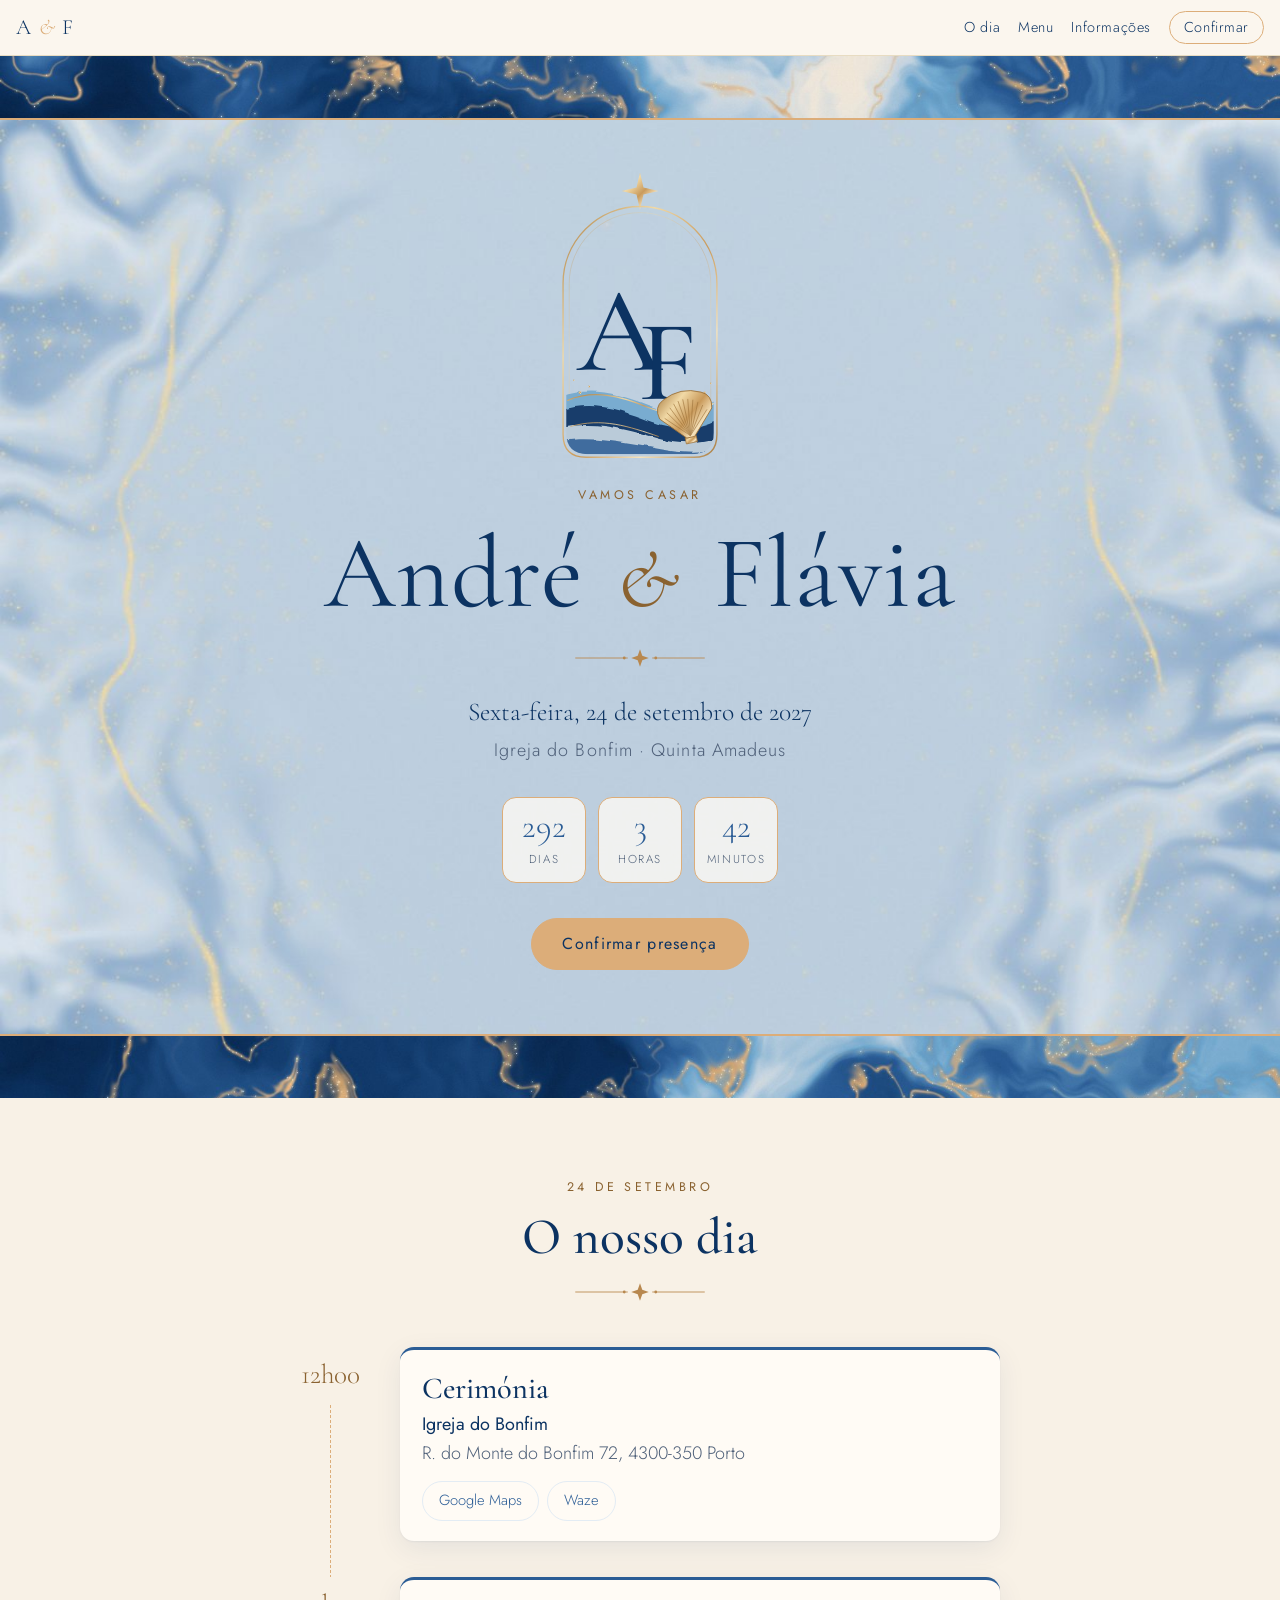
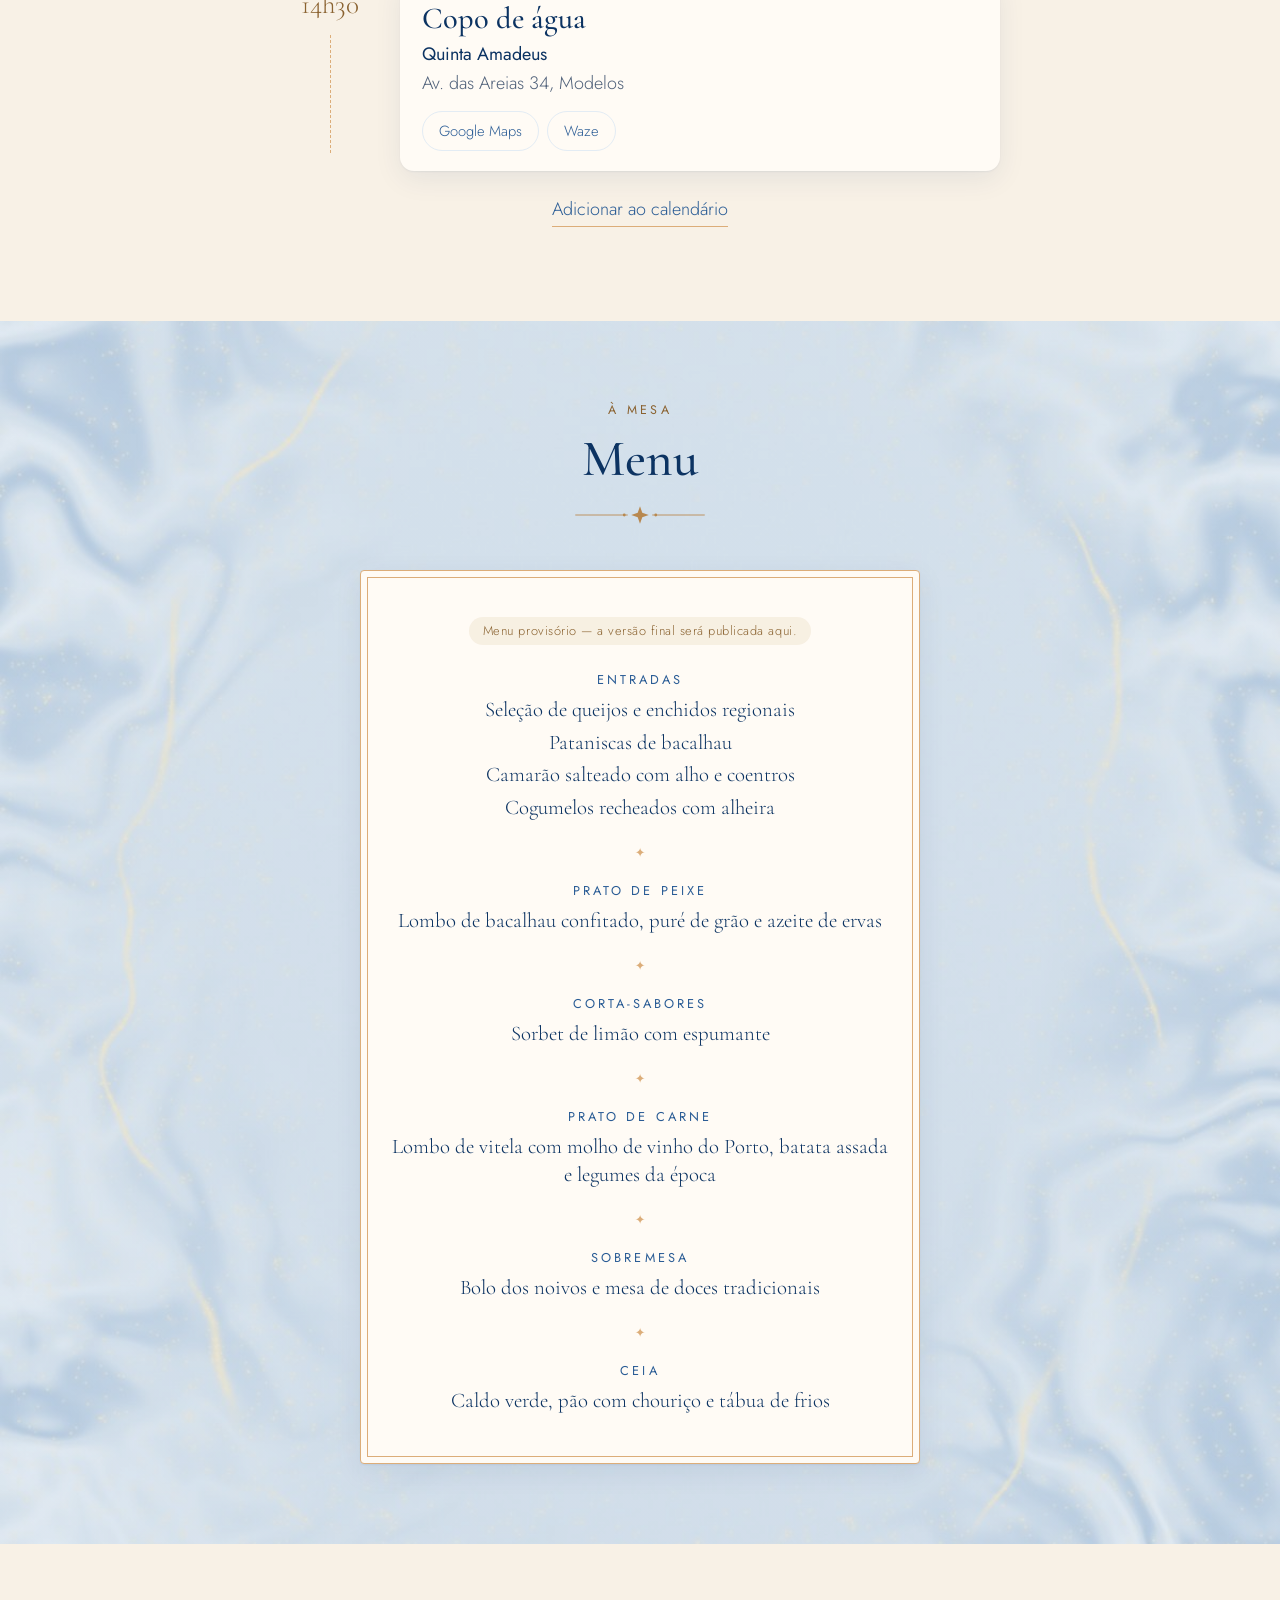
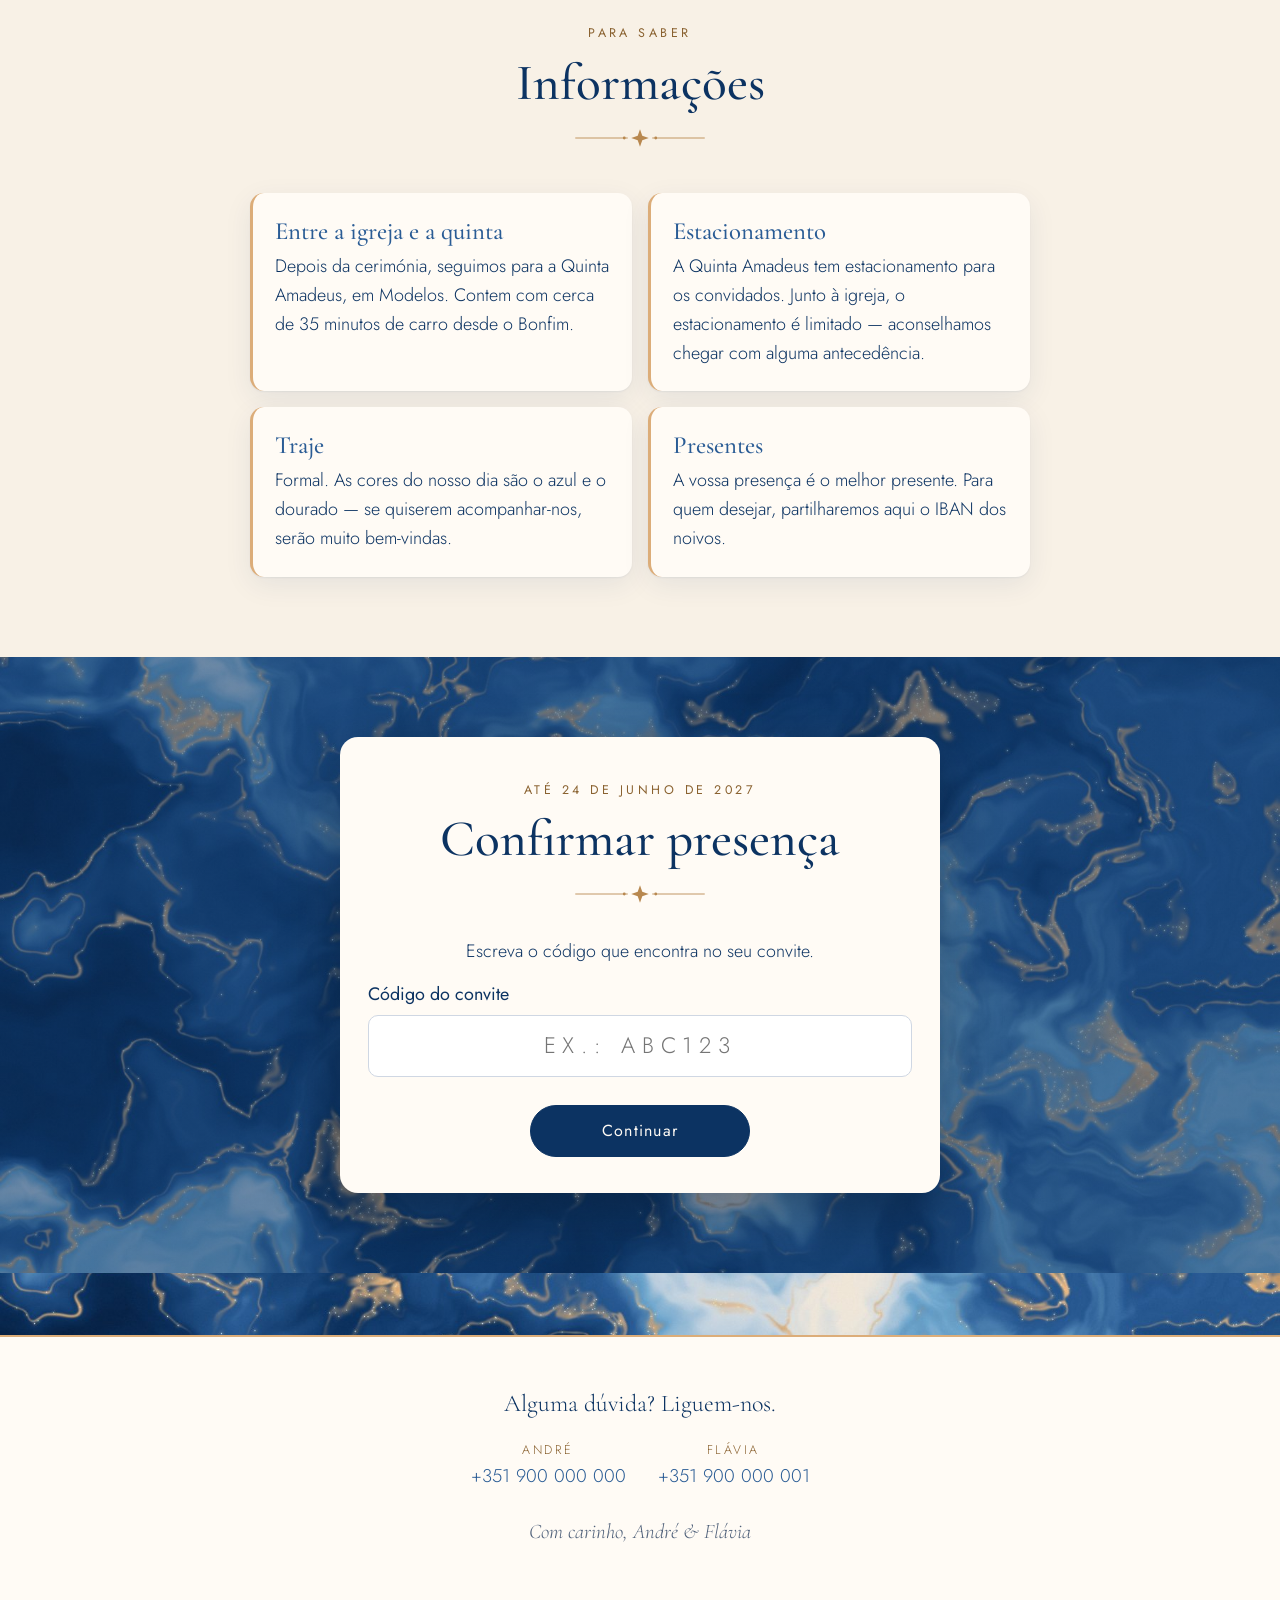
==== commit 9337a6ad: "Navy and gold theme with the arched A F monogram - Palette from the couple's reference: #0C3362 #6EA" ====
--- a/site/index.html
+++ b/site/index.html
@@ -6,10 +6,10 @@
   <title>André & Flávia · 24.09.2027</title>
   <meta name="description" content="Casamento de André e Flávia — 24 de setembro de 2027. Toda a informação e confirmação de presença.">
   <meta name="robots" content="noindex">
-  <meta name="theme-color" content="#14294B">
+  <meta name="theme-color" content="#0C3362">
   <meta property="og:title" content="André & Flávia · 24.09.2027">
   <meta property="og:description" content="Vamos casar! Toda a informação sobre o nosso dia e a confirmação de presença.">
-  <link rel="icon" href="assets/azulejo.svg" type="image/svg+xml">
+  <link rel="icon" href="assets/favicon.svg" type="image/svg+xml">
   <link rel="preconnect" href="https://fonts.googleapis.com">
   <link rel="preconnect" href="https://fonts.gstatic.com" crossorigin>
   <link href="https://fonts.googleapis.com/css2?family=Cormorant+Garamond:ital,wght@0,400;0,500;0,600;1,400;1,500&family=Jost:wght@300;400;500&display=swap" rel="stylesheet">
@@ -34,6 +34,7 @@
     <section class="hero">
       <div class="frieze" aria-hidden="true"></div>
       <div class="hero__inner">
+        <div class="hero__mono" data-monogram></div>
         <p class="hero__greeting" id="greeting" hidden></p>
         <p class="kicker">Vamos casar</p>
         <h1 class="hero__names" id="names">André <span class="amp">&amp;</span> Flávia</h1>
--- a/site/styles.css
+++ b/site/styles.css
@@ -1,19 +1,19 @@
 /* ------------------------------------------------------------------ tokens */
 :root {
-  --ink: #14294b;
-  --blue: #1f4e8c;
-  --blue-soft: #dfe8f3;
-  --gold: #b08a3e;
-  --gold-deep: #8e6d2c;
-  --gold-soft: #e9dcbc;
-  --cream: #fbf7ef;
-  --paper: #fffdf8;
-  --muted: #5b6b82;
+  --ink: #0c3362;
+  --blue: #2a5c95;
+  --blue-soft: #e3ecf4;
+  --gold: #dcad79;
+  --gold-deep: #8a6230;
+  --gold-soft: #eedcc0;
+  --cream: #f8f1e6;
+  --paper: #fffbf5;
+  --muted: #4f6079;
   --danger: #9b2c2c;
   --radius: 14px;
   --serif: "Cormorant Garamond", "Times New Roman", serif;
   --sans: "Jost", system-ui, -apple-system, "Segoe UI", sans-serif;
-  --shadow: 0 1px 2px rgba(20, 41, 75, .06), 0 8px 28px rgba(20, 41, 75, .08);
+  --shadow: 0 1px 2px rgba(12, 51, 98, .06), 0 8px 28px rgba(12, 51, 98, .08);
 }
 
 *, *::before, *::after { box-sizing: border-box; }
@@ -54,7 +54,7 @@
   margin-bottom: .6rem;
 }
 
-.sprig-wrap { color: var(--gold); display: flex; justify-content: center; margin: .9rem 0 0; }
+.sprig-wrap { color: #b8884f; display: flex; justify-content: center; margin: .9rem 0 0; }
 .sprig { width: 140px; height: 22px; }
 
 /* ------------------------------------------------------------------ top bar */
@@ -87,20 +87,21 @@
 
 /* ------------------------------------------------------------------ azulejo frieze */
 .frieze {
-  height: 56px;
-  background: url("assets/azulejo.svg") repeat-x center / 56px 56px;
-  border-bottom: 3px solid var(--gold);
-}
-.frieze--bottom { border-bottom: 0; border-top: 3px solid var(--gold); }
+  height: 64px;
+  background: var(--ink) url("assets/marble.jpg") center / cover;
+  border-bottom: 2px solid var(--gold);
+}
+.frieze--bottom { border-bottom: 0; border-top: 2px solid var(--gold); background-position: center 70%; }
 
 /* ------------------------------------------------------------------ hero */
 .hero {
-  background:
-    radial-gradient(ellipse at 50% 0%, rgba(31, 78, 140, .07), transparent 60%),
-    var(--paper);
+  background: #c3d3e0 url("assets/silk.jpg") center / cover;
   text-align: center;
 }
-.hero__inner { padding: 64px 16px 72px; max-width: 760px; margin: 0 auto; }
+.hero__inner { padding: 48px 16px 64px; max-width: 760px; margin: 0 auto; }
+.hero__mono { width: 168px; margin: 0 auto 18px; }
+.monogram { display: block; width: 100%; height: auto; overflow: visible; }
+@media (min-width: 720px) { .hero__mono { width: 200px; } }
 .hero__greeting {
   font-family: var(--serif); font-style: italic; font-size: 1.5rem; color: var(--blue);
   margin-bottom: 1.25rem;
@@ -111,7 +112,7 @@
   letter-spacing: .01em;
   color: var(--ink);
 }
-.hero__names .amp { display: block; font-style: italic; color: var(--gold); font-size: .6em; line-height: 1.1; }
+.hero__names .amp { display: block; font-style: italic; color: var(--gold-deep); font-size: .6em; line-height: 1.1; }
 @media (min-width: 720px) {
   .hero__names .amp { display: inline; font-size: .8em; padding: 0 .1em; }
 }
@@ -123,8 +124,8 @@
 .countdown { display: flex; justify-content: center; gap: 12px; margin: 2rem 0 2.2rem; min-height: 86px; }
 .countdown > div {
   min-width: 84px; padding: 12px 8px 10px;
-  border: 1px solid var(--gold-soft); border-radius: var(--radius);
-  background: var(--cream);
+  border: 1px solid var(--gold); border-radius: var(--radius);
+  background: rgba(255, 251, 245, .78);
 }
 .countdown span { display: block; font-family: var(--serif); font-size: 2.1rem; line-height: 1; color: var(--blue); }
 .countdown small { font-size: .72rem; letter-spacing: .14em; text-transform: uppercase; color: var(--muted); }
@@ -142,8 +143,8 @@
 }
 .button:hover { background: var(--blue); border-color: var(--blue); }
 .button:disabled { opacity: .6; cursor: progress; }
-.button--gold { background: var(--gold); border-color: var(--gold); color: #fff; }
-.button--gold:hover { background: var(--gold-deep); border-color: var(--gold-deep); }
+.button--gold { background: var(--gold); border-color: var(--gold); color: var(--ink); }
+.button--gold:hover { background: #cf9b62; border-color: #cf9b62; }
 .button--ghost { background: transparent; color: var(--ink); }
 .button--ghost:hover { background: var(--ink); color: var(--paper); }
 
@@ -167,8 +168,8 @@
 .section { padding: 80px 16px; }
 .section--tinted {
   background:
-    linear-gradient(rgba(223, 232, 243, .82), rgba(223, 232, 243, .82)),
-    url("assets/azulejo.svg") repeat center / 72px 72px;
+    linear-gradient(rgba(227, 236, 244, .55), rgba(227, 236, 244, .55)),
+    #c3d3e0 url("assets/silk.jpg") center / cover;
 }
 .section__head { text-align: center; margin-bottom: 2.75rem; }
 .section__head h2 { font-size: clamp(2.3rem, 7vw, 3.2rem); }
@@ -238,8 +239,8 @@
 /* ------------------------------------------------------------------ RSVP */
 .section--rsvp {
   background:
-    linear-gradient(rgba(20, 41, 75, .9), rgba(20, 41, 75, .9)),
-    url("assets/azulejo.svg") repeat center / 90px 90px;
+    linear-gradient(rgba(12, 51, 98, .45), rgba(12, 51, 98, .45)),
+    var(--ink) url("assets/marble.jpg") center / cover;
 }
 .rsvp-card {
   max-width: 600px; margin: 0 auto; background: var(--paper);
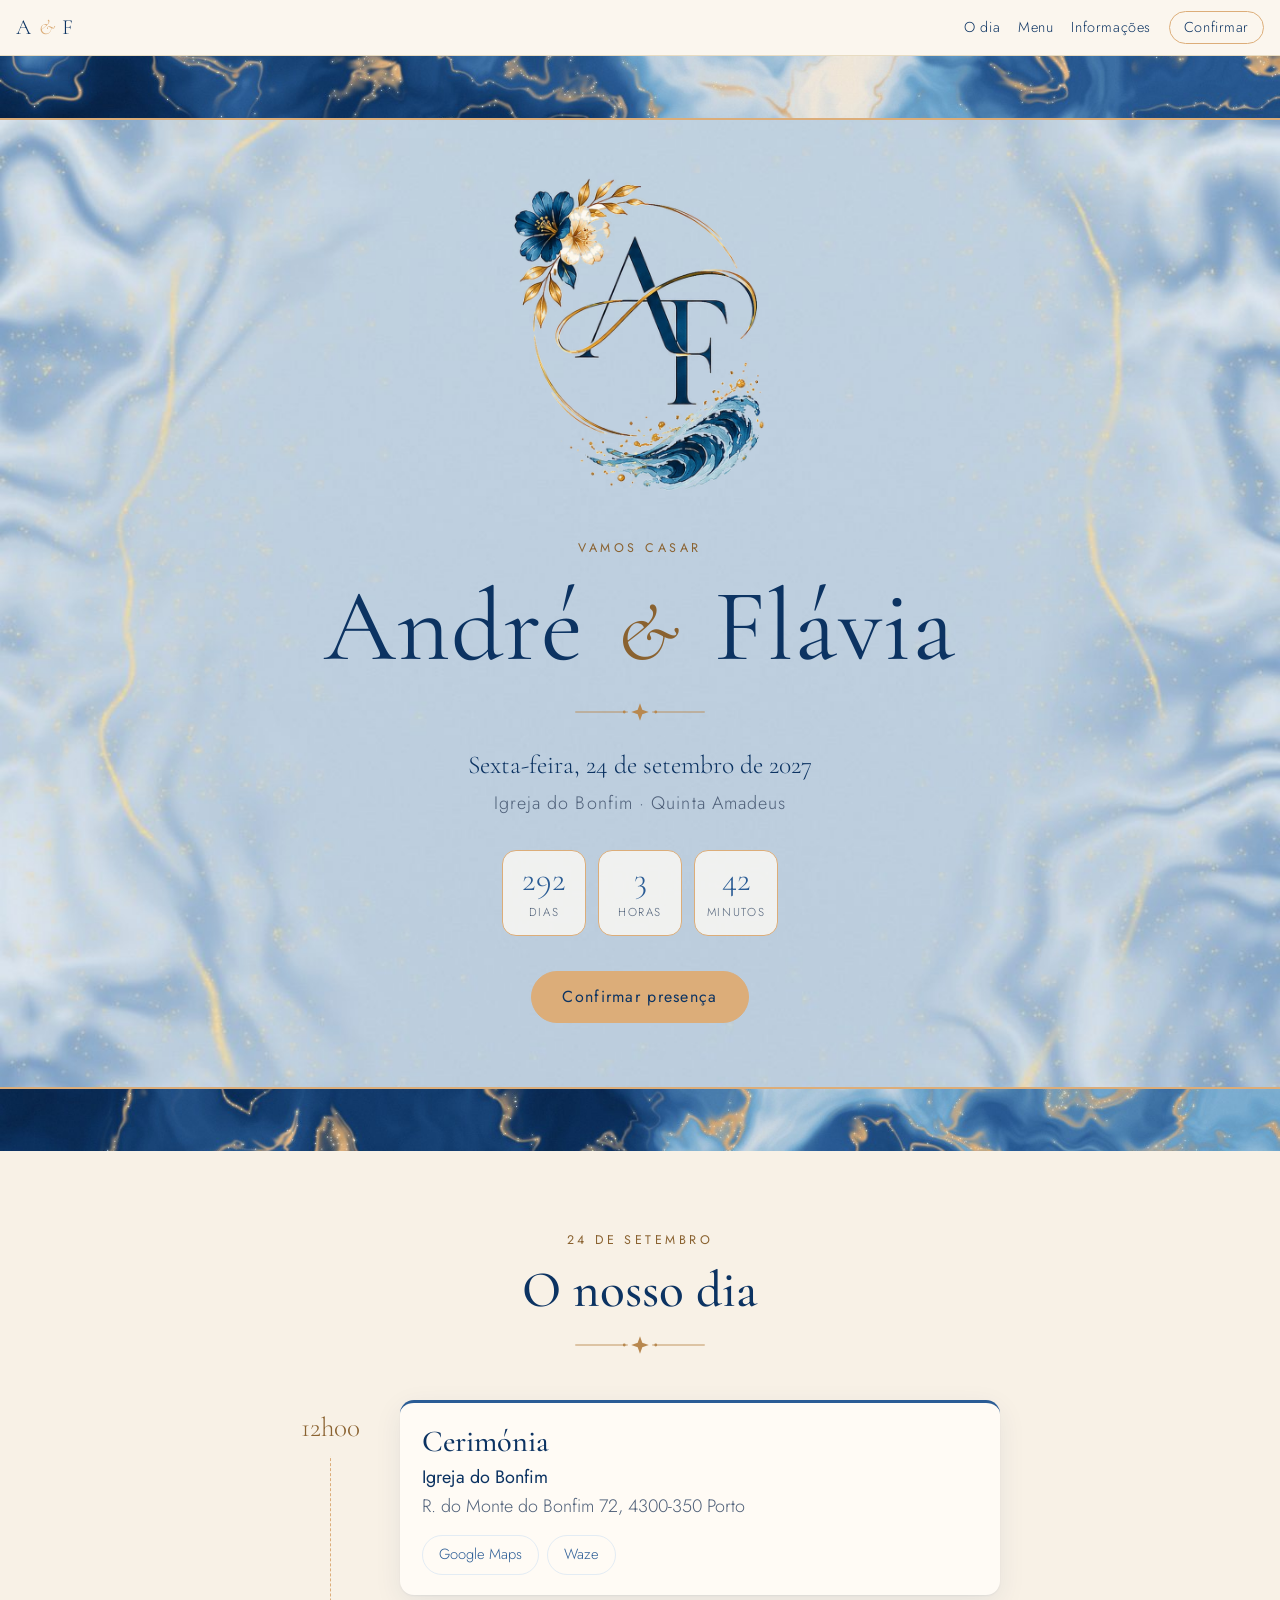
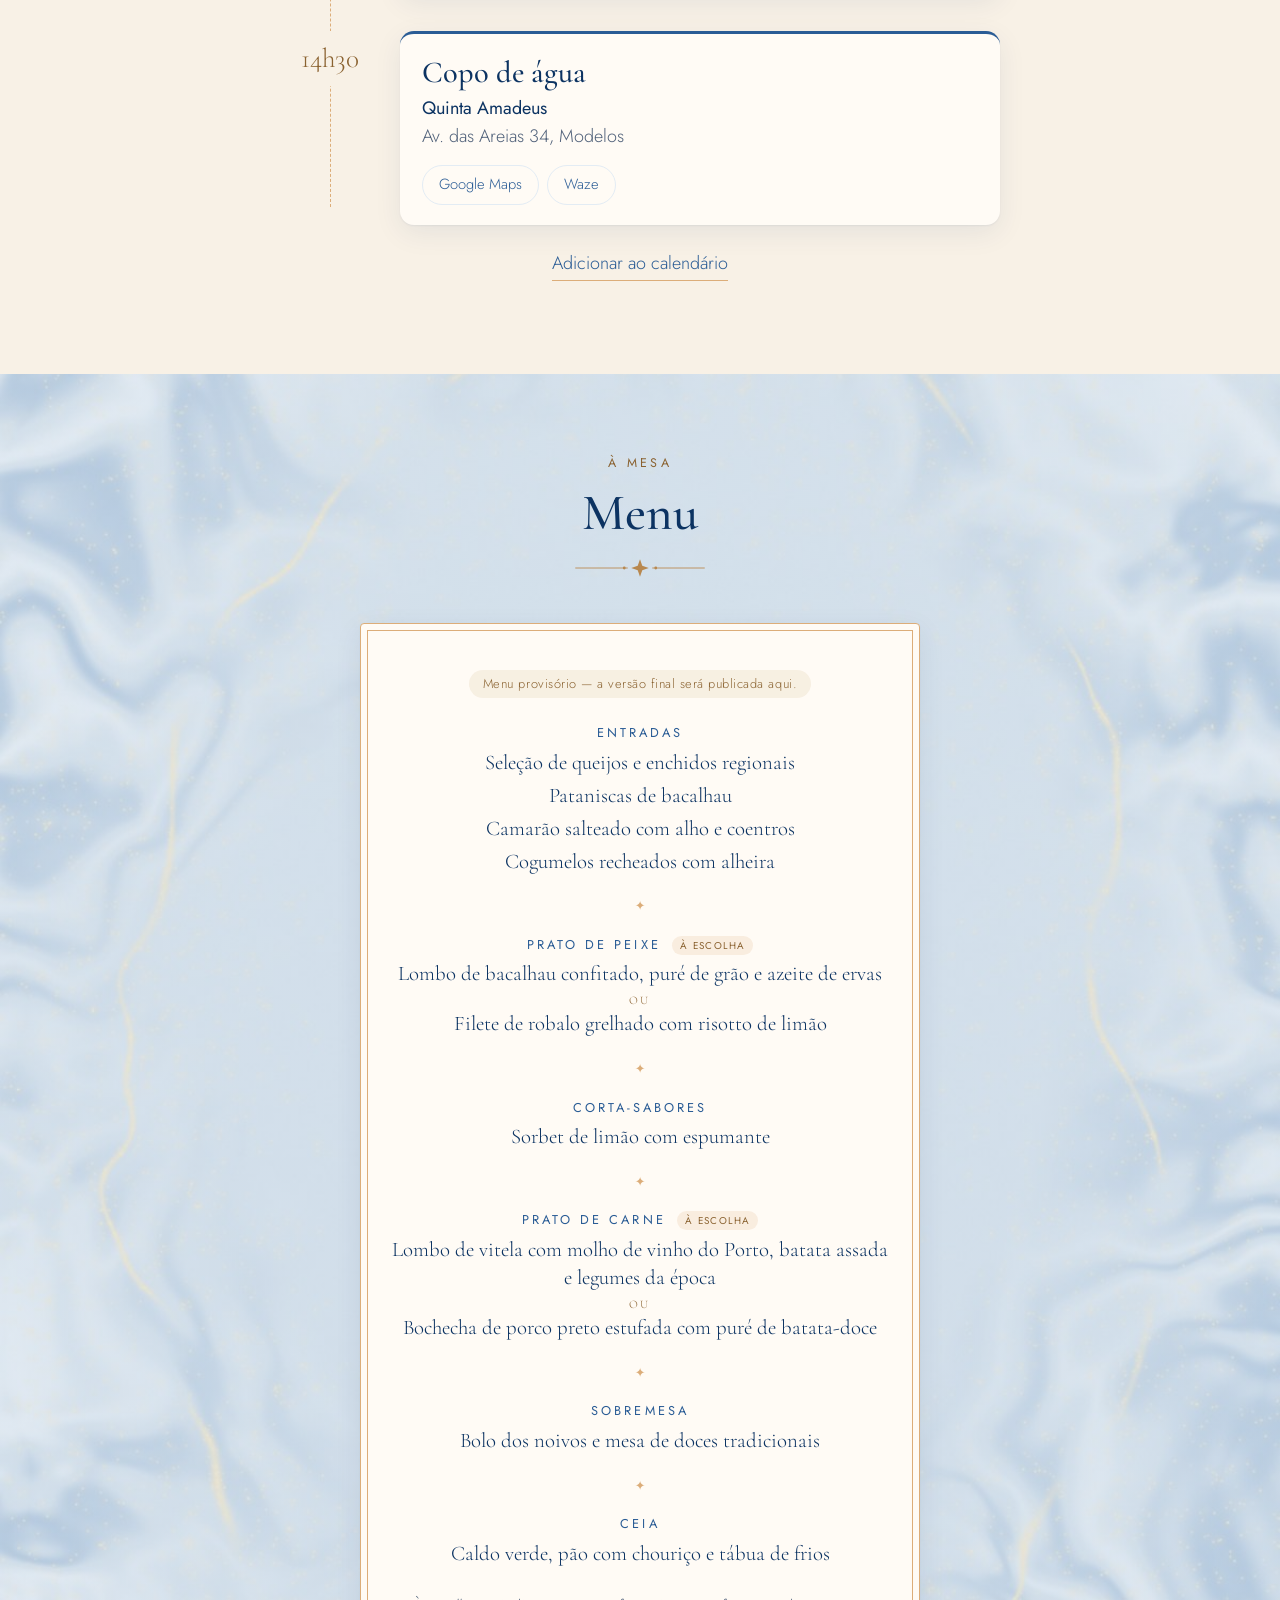
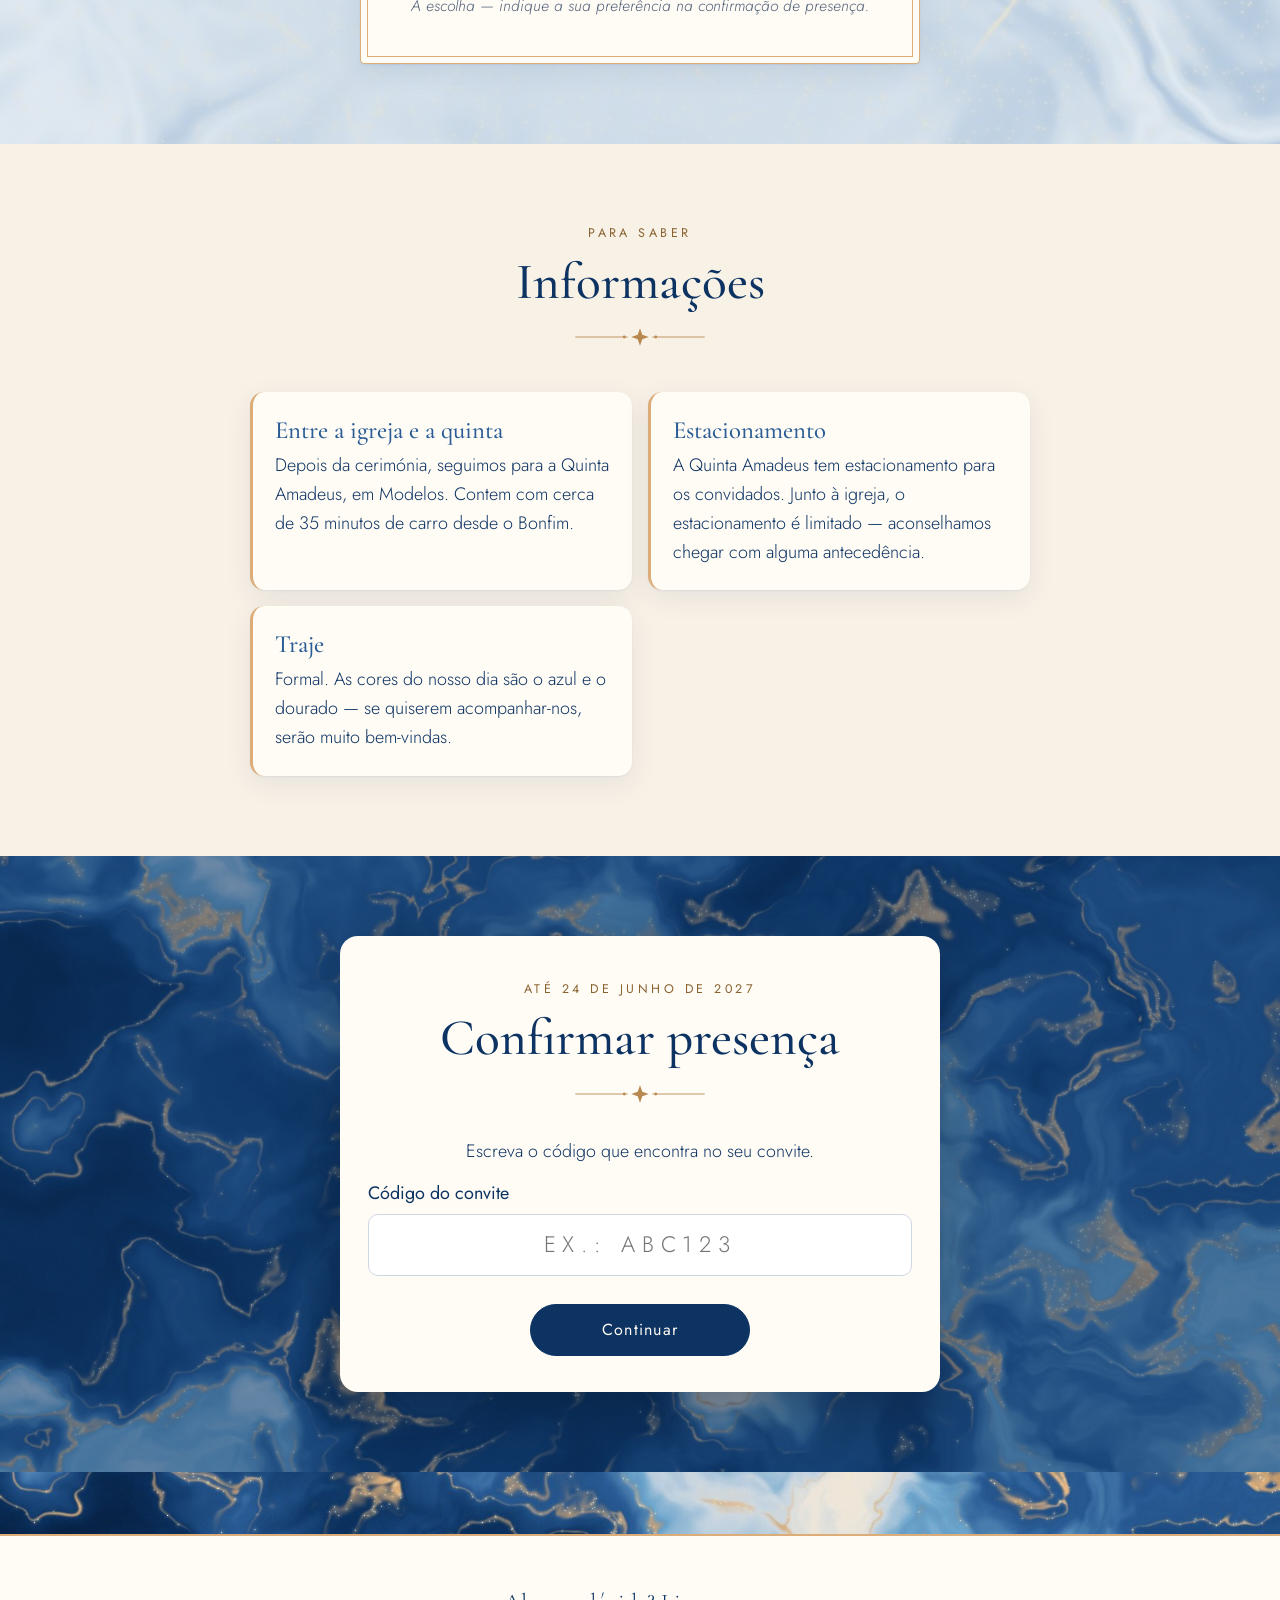
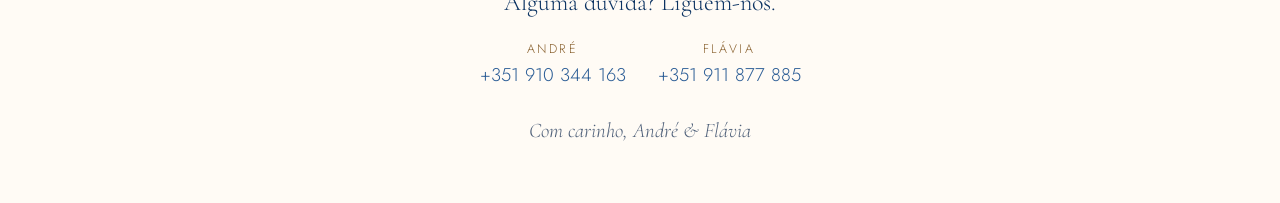
==== commit 8553bd2c: "Per-guest meal choices and allergies, alerts, reminders and link preview - RSVP asks each guest for " ====
--- a/site/index.html
+++ b/site/index.html
@@ -9,6 +9,14 @@
   <meta name="theme-color" content="#0C3362">
   <meta property="og:title" content="André & Flávia · 24.09.2027">
   <meta property="og:description" content="Vamos casar! Toda a informação sobre o nosso dia e a confirmação de presença.">
+  <meta property="og:type" content="website">
+  <meta property="og:url" content="https://andrediegues.github.io/wedding-invitation-platform/">
+  <meta property="og:image" content="https://andrediegues.github.io/wedding-invitation-platform/assets/og.jpg">
+  <meta property="og:image:width" content="1200">
+  <meta property="og:image:height" content="630">
+  <meta property="og:image:alt" content="Monograma A F com flores e onda, e o texto André &amp; Flávia, 24 de setembro de 2027">
+  <meta property="og:locale" content="pt_PT">
+  <meta name="twitter:card" content="summary_large_image">
   <link rel="icon" href="assets/favicon.svg" type="image/svg+xml">
   <link rel="preconnect" href="https://fonts.googleapis.com">
   <link rel="preconnect" href="https://fonts.gstatic.com" crossorigin>
--- a/site/styles.css
+++ b/site/styles.css
@@ -99,9 +99,9 @@
   text-align: center;
 }
 .hero__inner { padding: 48px 16px 64px; max-width: 760px; margin: 0 auto; }
-.hero__mono { width: 168px; margin: 0 auto 18px; }
+.hero__mono { width: 230px; margin: 0 auto 14px; }
 .monogram { display: block; width: 100%; height: auto; overflow: visible; }
-@media (min-width: 720px) { .hero__mono { width: 200px; } }
+@media (min-width: 720px) { .hero__mono { width: 270px; } }
 .hero__greeting {
   font-family: var(--serif); font-style: italic; font-size: 1.5rem; color: var(--blue);
   margin-bottom: 1.25rem;
@@ -307,3 +307,35 @@
 .contacts li span { display: block; font-size: .78rem; letter-spacing: .2em; text-transform: uppercase; color: var(--gold-deep); }
 .contacts a { font-size: 1.15rem; text-decoration: none; }
 .footer__sign { font-family: var(--serif); font-style: italic; font-size: 1.3rem; color: var(--muted); margin: 0; }
+
+/* ------------------------------------------------------------------ meal choices & allergies */
+.course__choice {
+  font-family: var(--sans); font-style: normal; font-size: .62rem; letter-spacing: .14em;
+  color: var(--gold-deep); background: rgba(220, 173, 121, .18); border-radius: 999px; padding: 2px 8px; margin-left: 4px;
+}
+.course__or { font-family: var(--sans); font-size: .72rem !important; letter-spacing: .2em; text-transform: uppercase; color: var(--gold-deep); margin: .1rem 0 !important; }
+.menu-note { margin: 1.6rem 0 0; font-style: italic; color: var(--muted); font-size: .98rem; }
+
+.hint--left { text-align: left; margin: 0 0 1rem; }
+.guest {
+  border: 1px solid var(--gold-soft); border-radius: 12px; background: var(--cream);
+  padding: 14px 16px 2px; margin: 0 0 16px;
+}
+.guest legend {
+  font-family: var(--serif); font-size: 1.25rem; color: var(--ink); padding: 0 6px;
+}
+.guest .field { margin-bottom: 1rem; }
+@media (min-width: 560px) {
+  .guest { display: grid; grid-template-columns: 1fr 1fr; gap: 0 14px; }
+  .guest > legend { grid-column: 1 / -1; }
+  .guest > .field:first-of-type, .guest > .field:last-of-type { grid-column: 1 / -1; }
+}
+
+.guest-summary { list-style: none; padding: 0; margin: 1rem 0 0; display: grid; gap: 10px; text-align: left; }
+.guest-summary li {
+  border: 1px solid var(--gold-soft); border-radius: 10px; padding: 10px 14px; background: var(--cream);
+  display: flex; flex-direction: column; gap: 2px;
+}
+.guest-summary strong { font-weight: 500; }
+.guest-summary span { color: var(--muted); font-size: .95rem; }
+.guest-summary__allergy { color: var(--gold-deep) !important; }
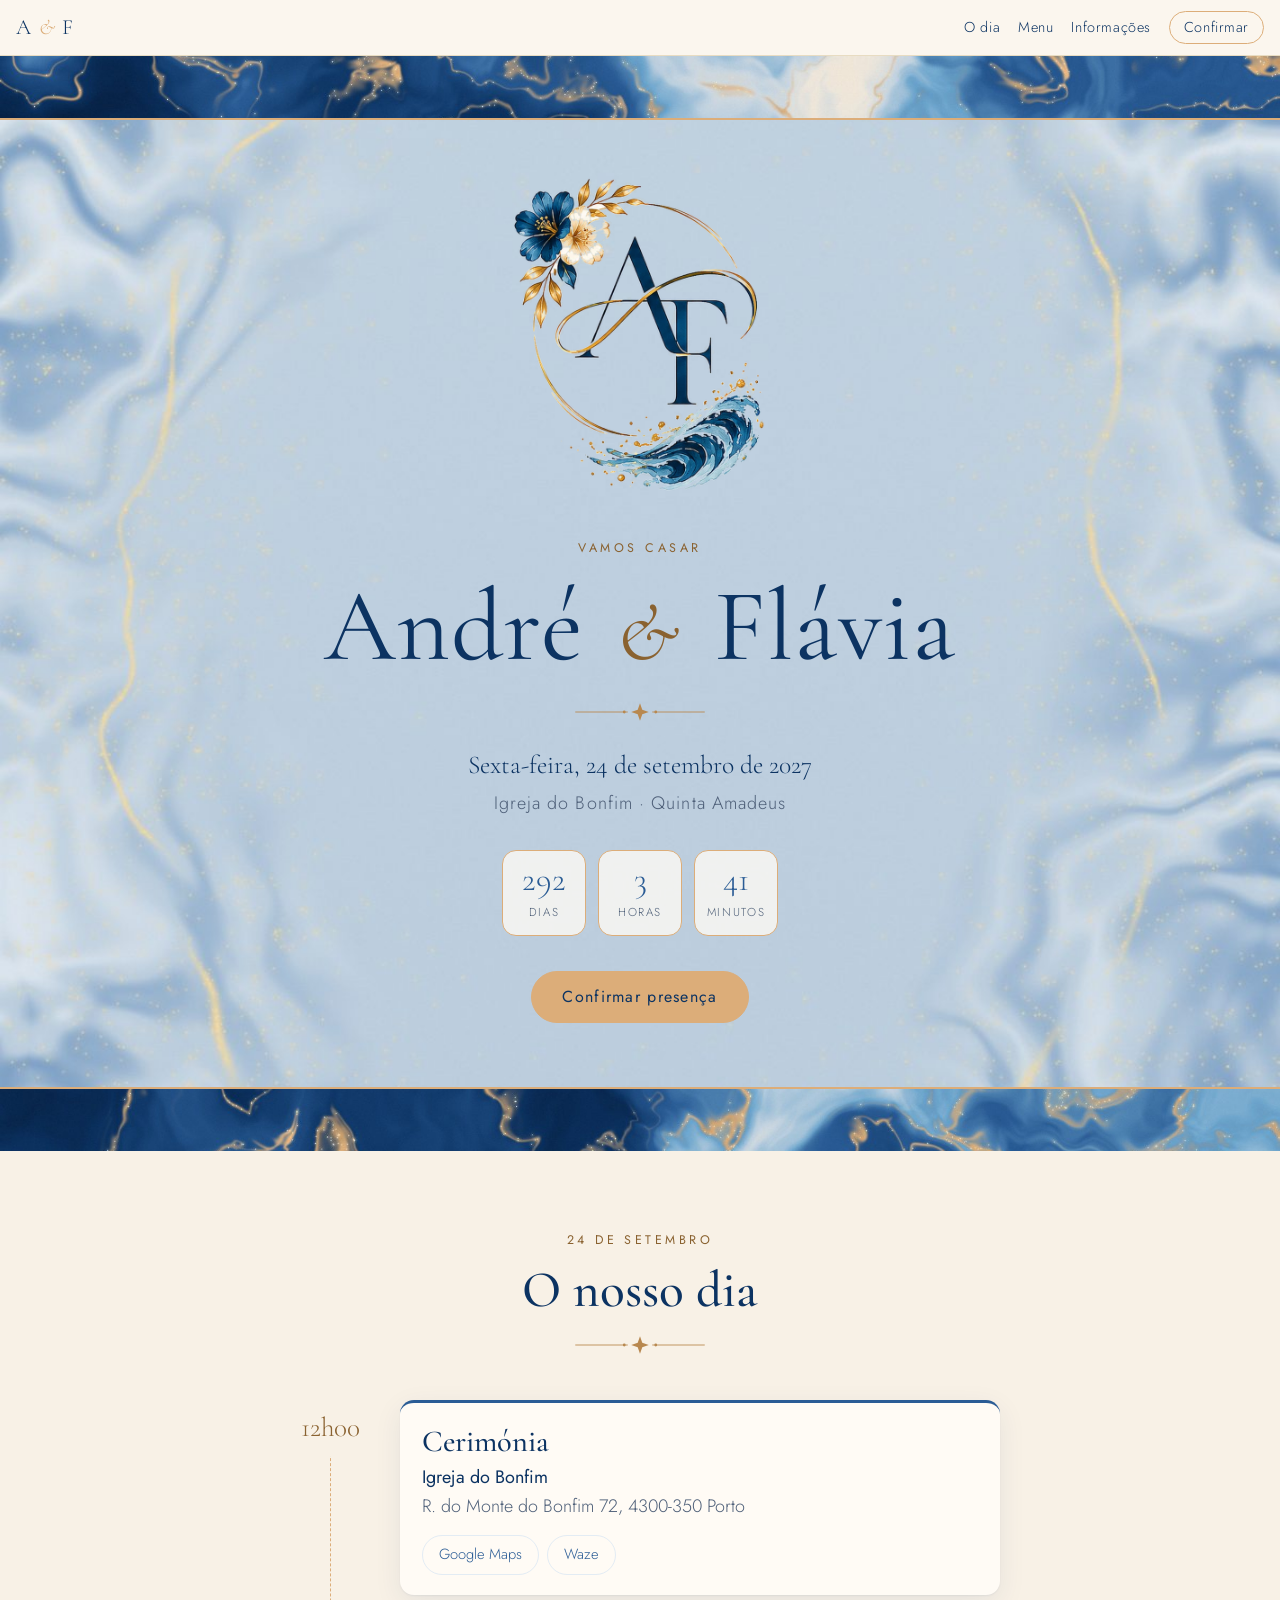
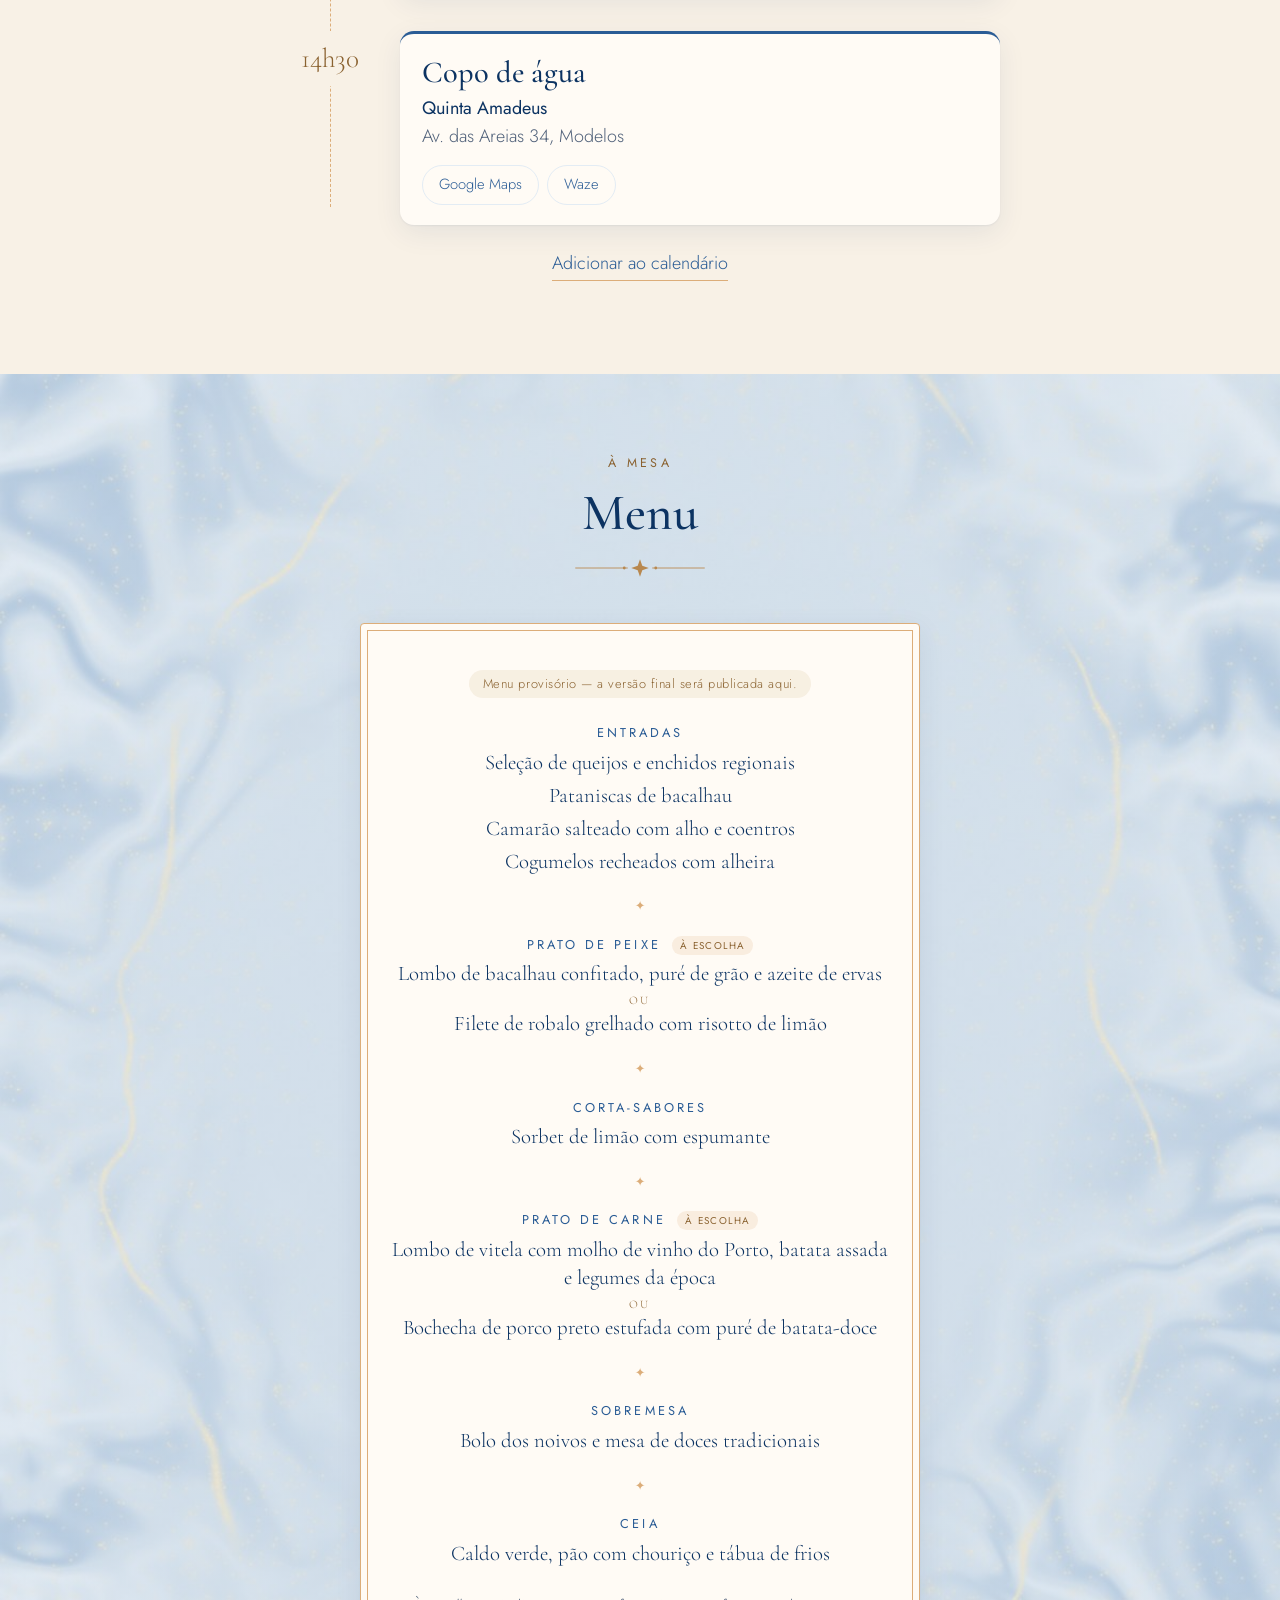
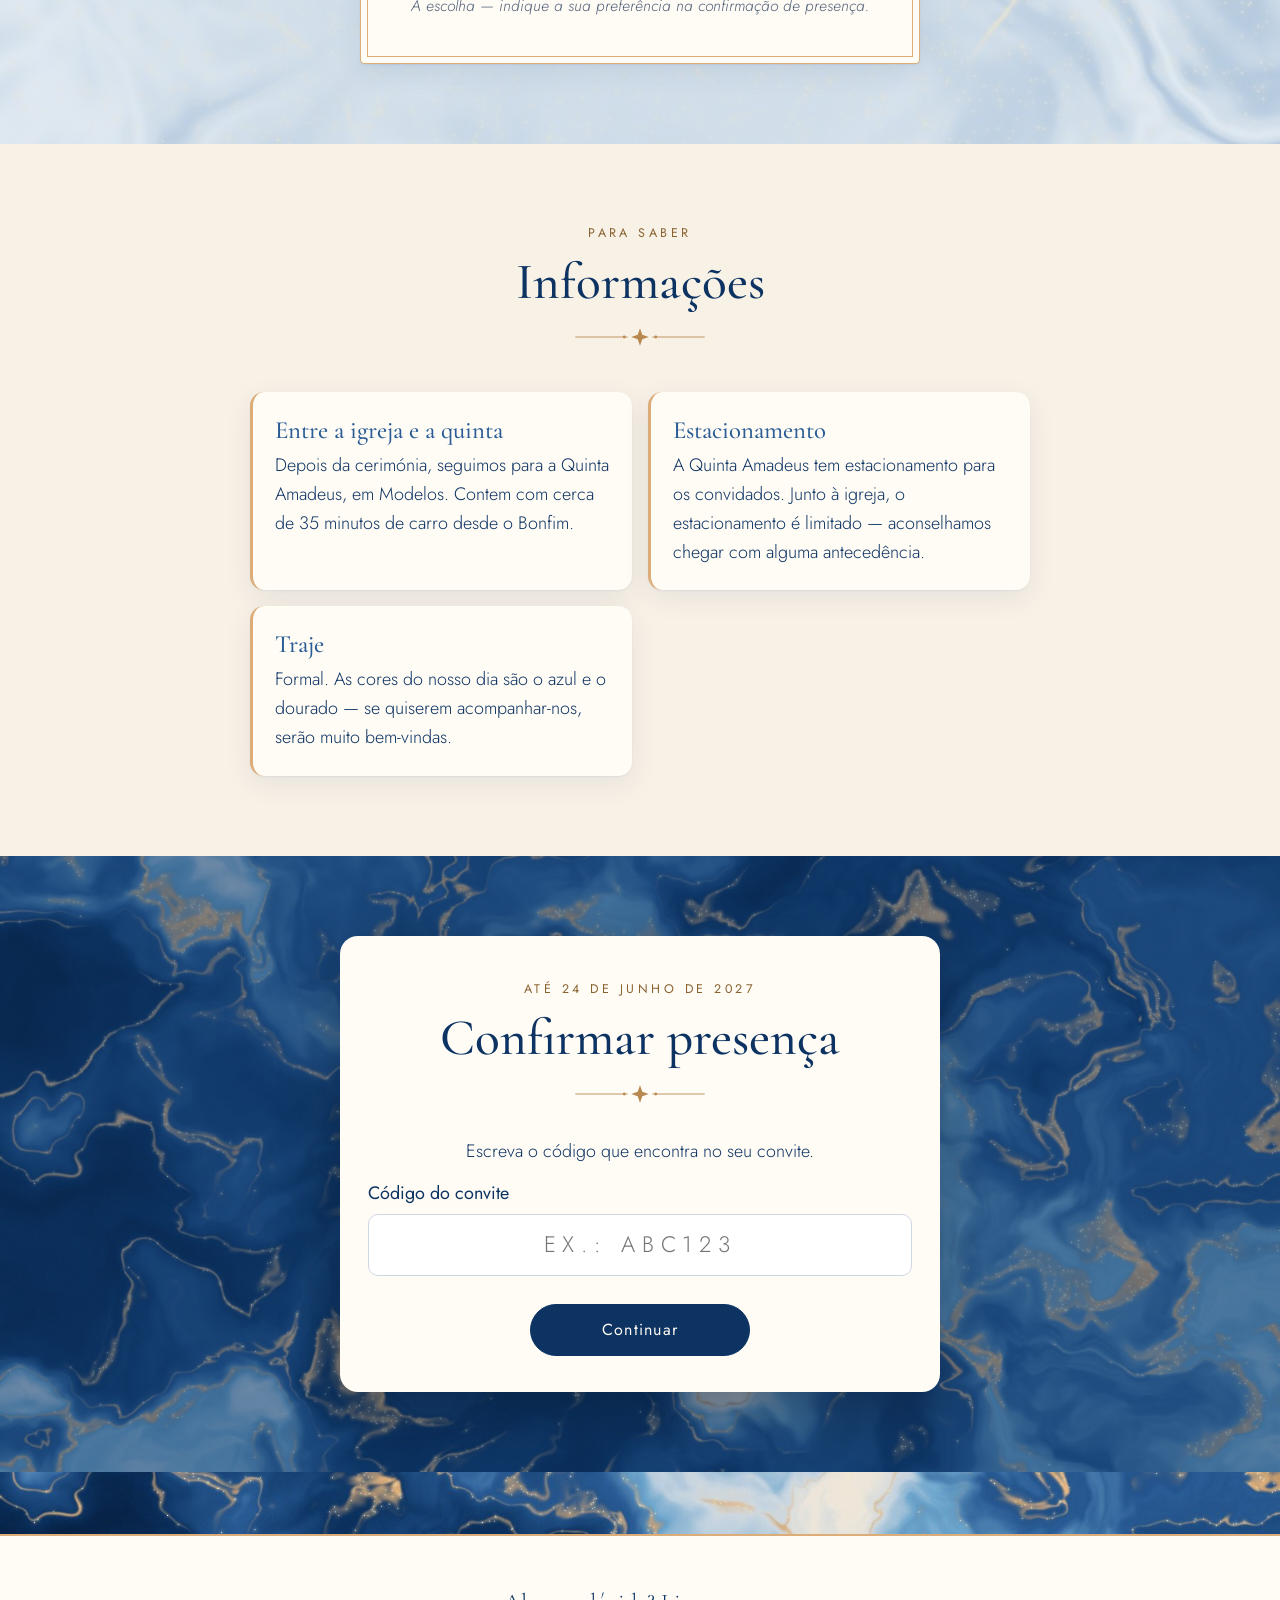
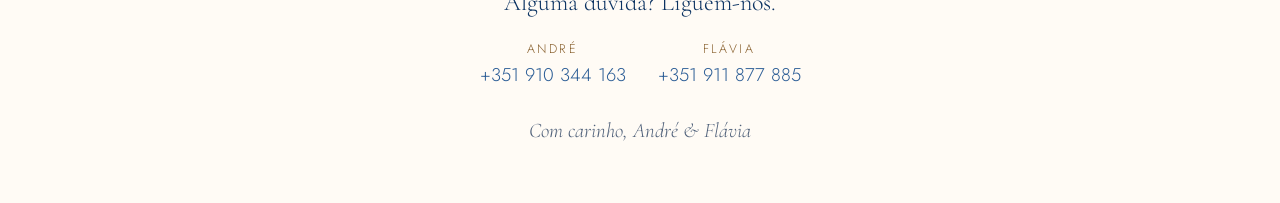
==== commit 329675f9: "Bust browser caches on every deploy Asset URLs carry ?v=dev locally; the Pages workflow stamps them " ====
--- a/site/index.html
+++ b/site/index.html
@@ -21,9 +21,9 @@
   <link rel="preconnect" href="https://fonts.googleapis.com">
   <link rel="preconnect" href="https://fonts.gstatic.com" crossorigin>
   <link href="https://fonts.googleapis.com/css2?family=Cormorant+Garamond:ital,wght@0,400;0,500;0,600;1,400;1,500&family=Jost:wght@300;400;500&display=swap" rel="stylesheet">
-  <link rel="stylesheet" href="styles.css">
-  <script src="config.js"></script>
-  <script type="module" src="app.js"></script>
+  <link rel="stylesheet" href="styles.css?v=dev">
+  <script src="config.js?v=dev"></script>
+  <script type="module" src="app.js?v=dev"></script>
 </head>
 <body>
   <a class="skip" href="#rsvp">Saltar para a confirmação de presença</a>
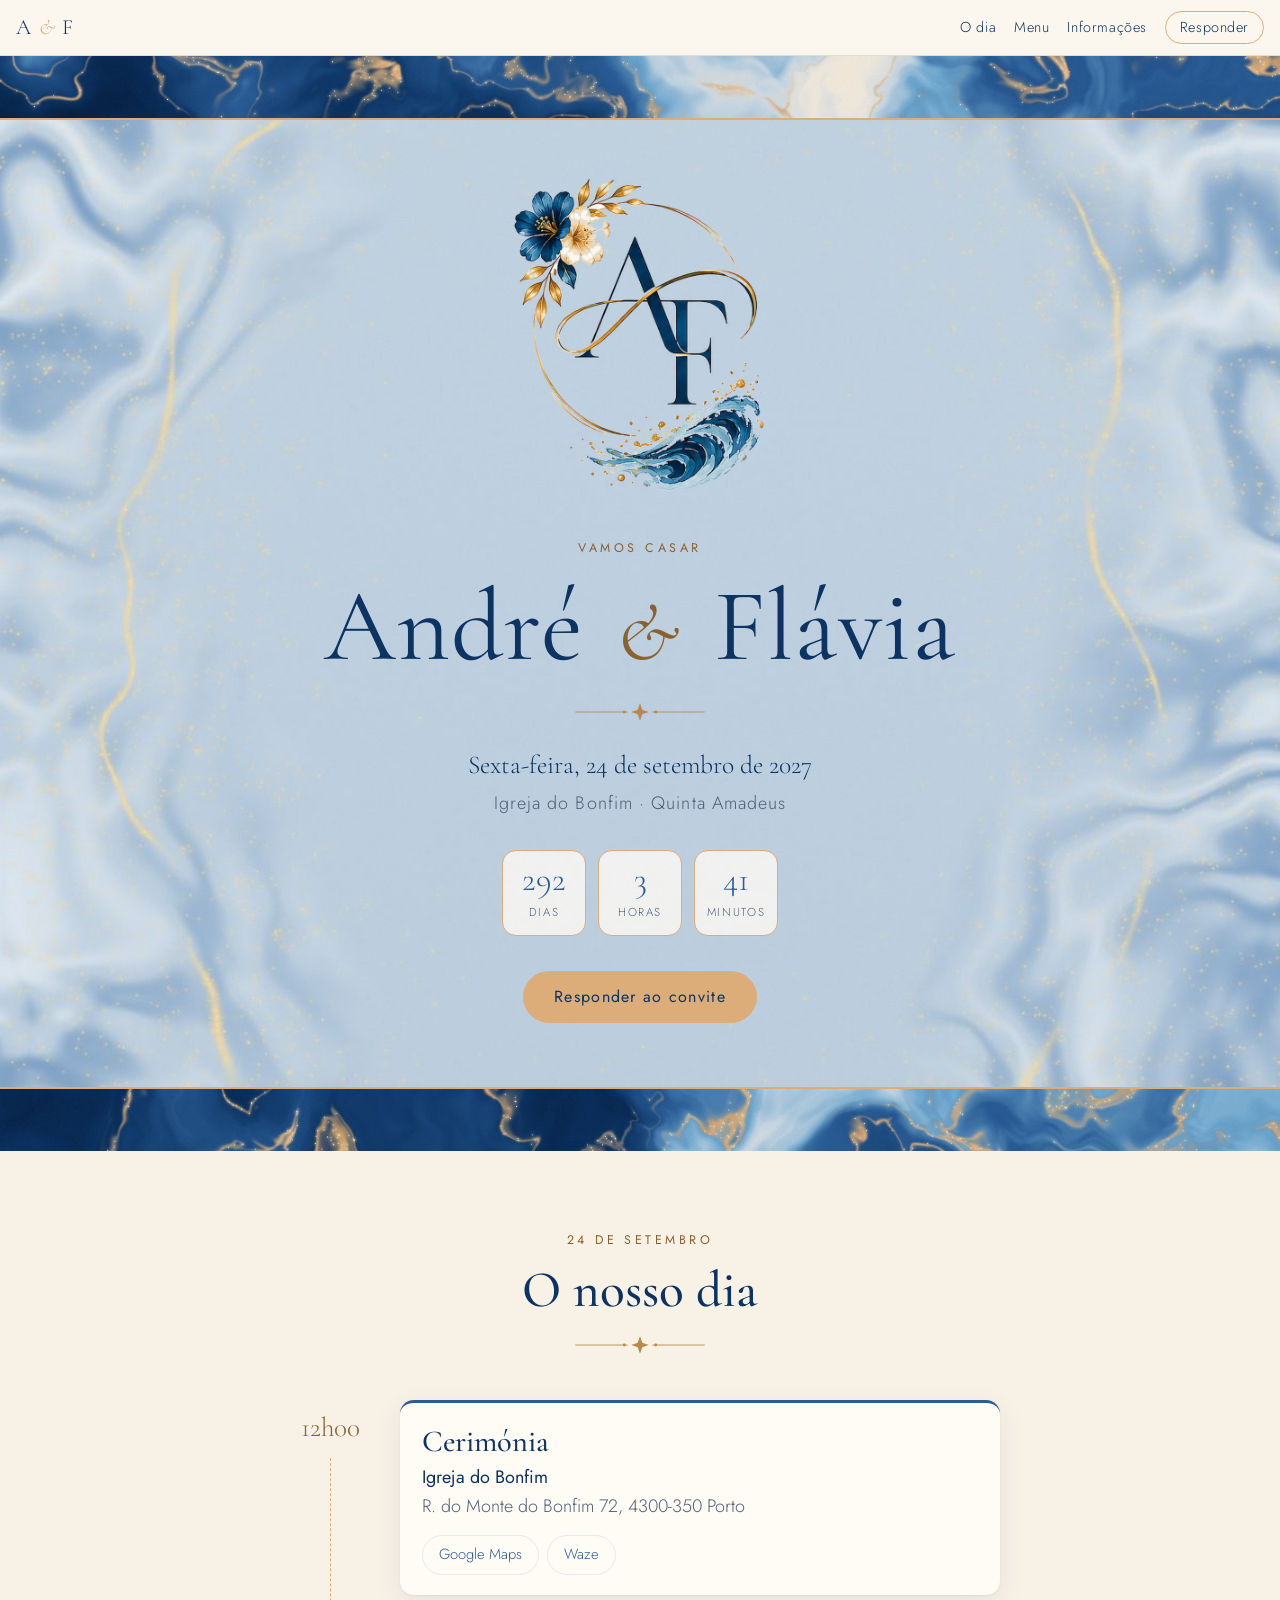
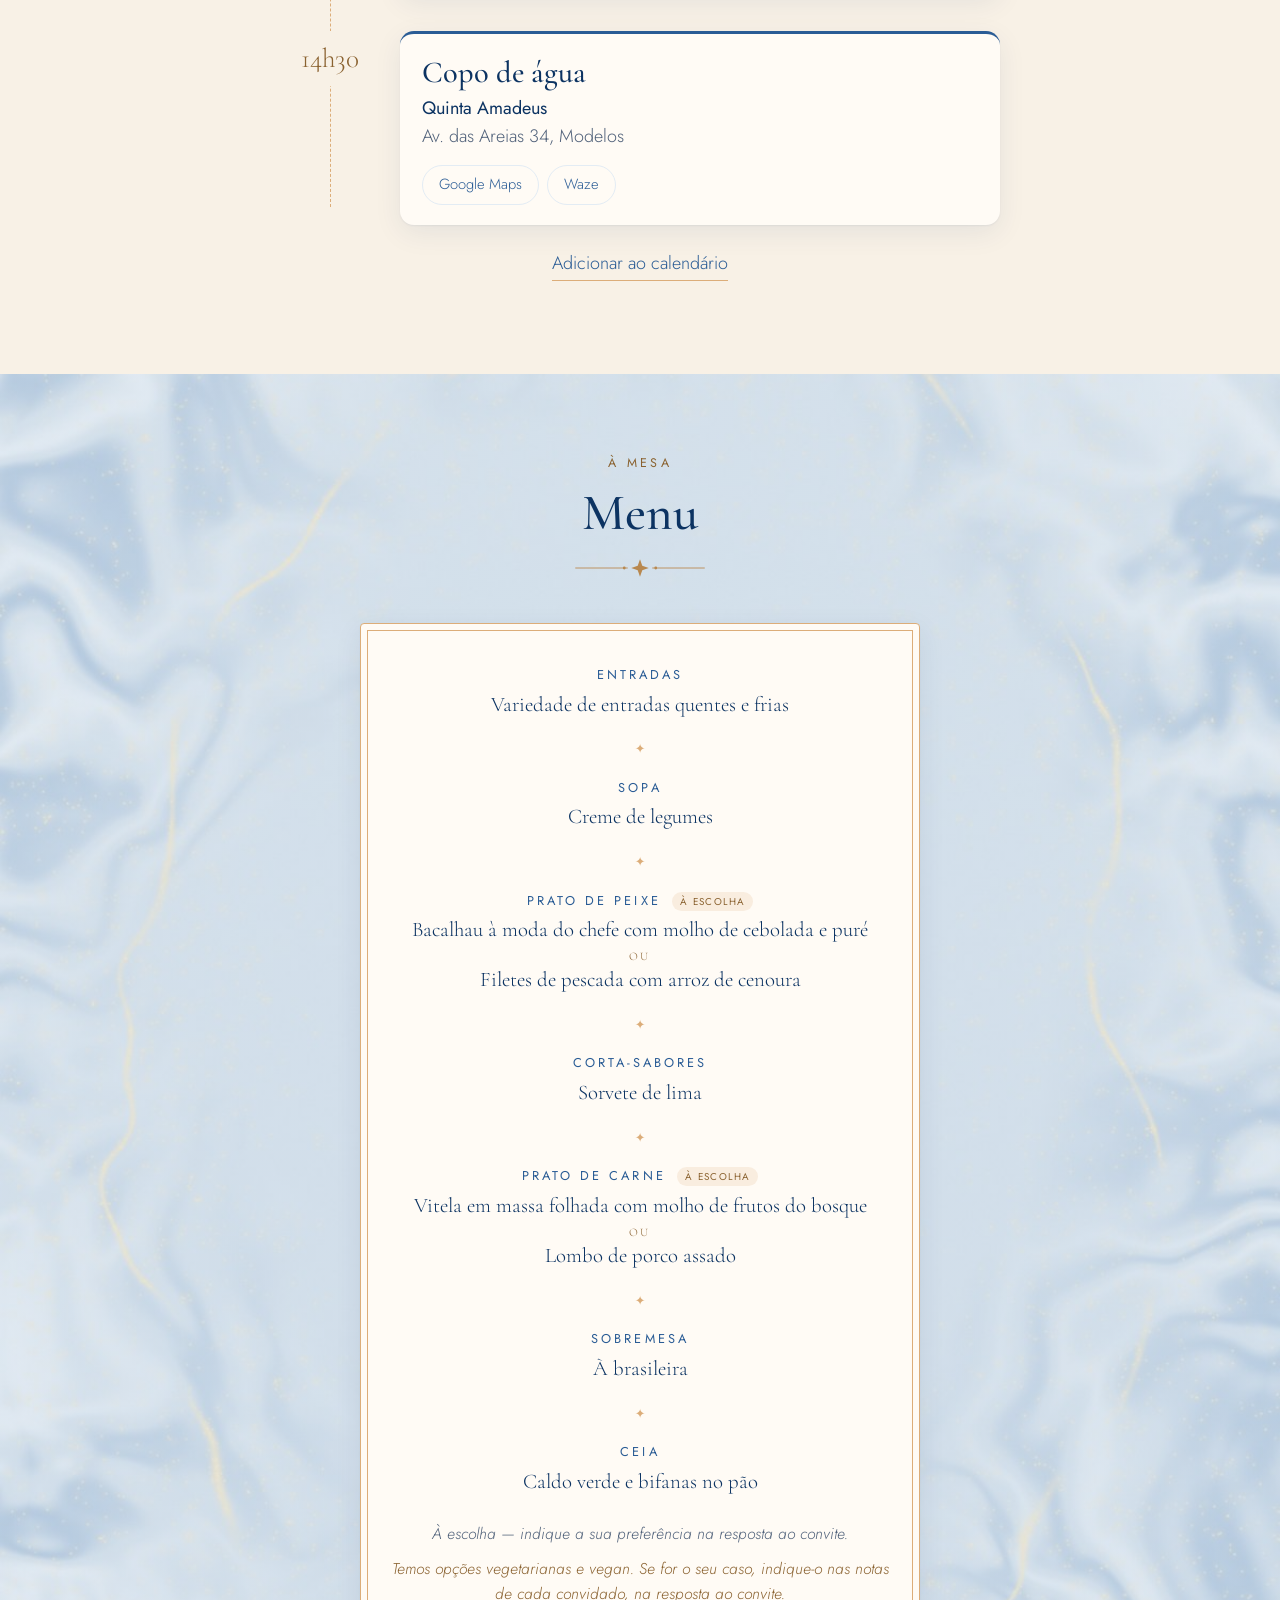
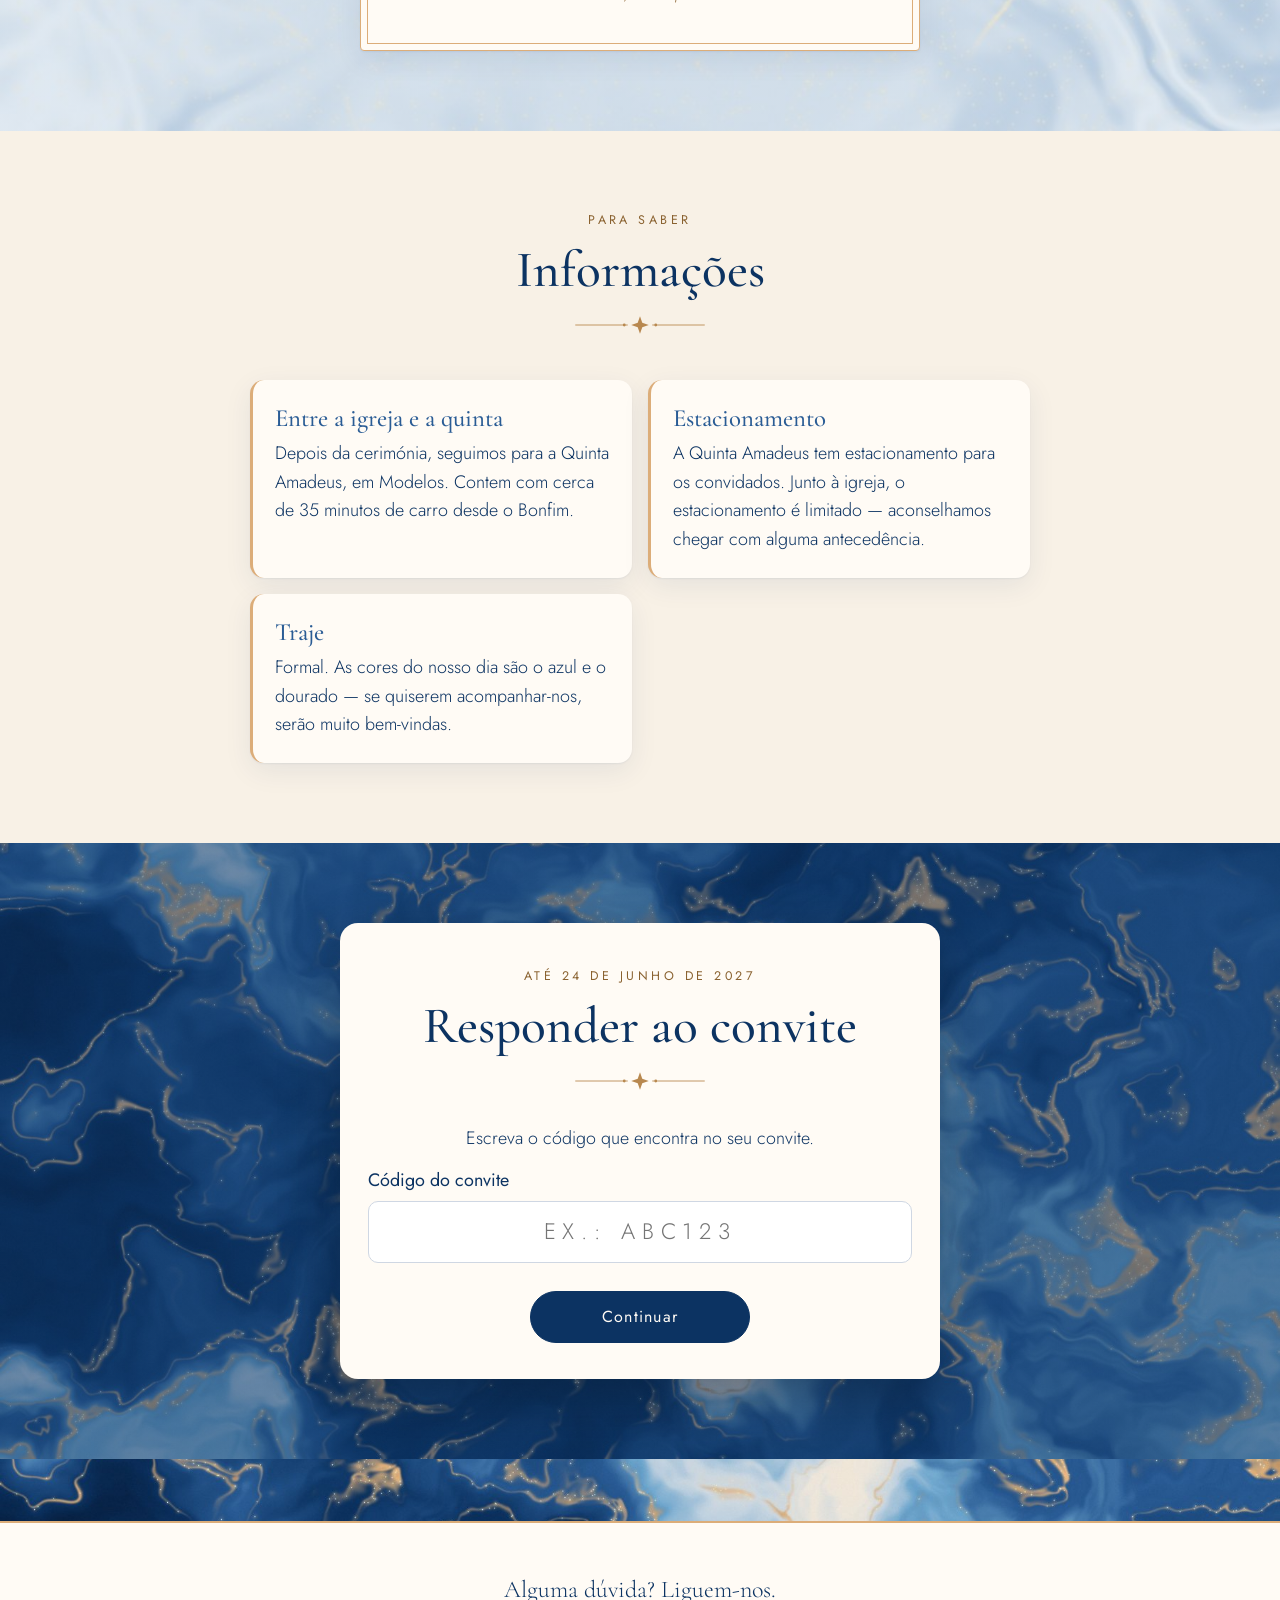
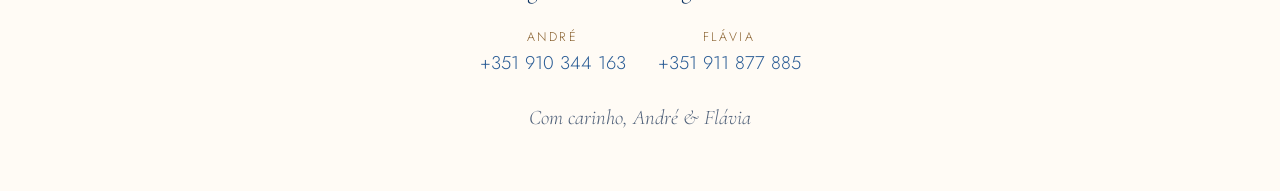
==== commit ded4ef41: "Say "Responder ao convite" instead of "Confirmar presença" Button, section title, top bar, printed i" ====
--- a/site/index.html
+++ b/site/index.html
@@ -4,11 +4,11 @@
   <meta charset="utf-8">
   <meta name="viewport" content="width=device-width, initial-scale=1">
   <title>André & Flávia · 24.09.2027</title>
-  <meta name="description" content="Casamento de André e Flávia — 24 de setembro de 2027. Toda a informação e confirmação de presença.">
+  <meta name="description" content="Casamento de André e Flávia — 24 de setembro de 2027. Toda a informação e a resposta ao convite.">
   <meta name="robots" content="noindex">
   <meta name="theme-color" content="#0C3362">
   <meta property="og:title" content="André & Flávia · 24.09.2027">
-  <meta property="og:description" content="Vamos casar! Toda a informação sobre o nosso dia e a confirmação de presença.">
+  <meta property="og:description" content="Vamos casar! Toda a informação sobre o nosso dia e a resposta ao convite.">
   <meta property="og:type" content="website">
   <meta property="og:url" content="https://andrediegues.github.io/wedding-invitation-platform/">
   <meta property="og:image" content="https://andrediegues.github.io/wedding-invitation-platform/assets/og.jpg">
@@ -26,7 +26,7 @@
   <script type="module" src="app.js?v=dev"></script>
 </head>
 <body>
-  <a class="skip" href="#rsvp">Saltar para a confirmação de presença</a>
+  <a class="skip" href="#rsvp">Saltar para a resposta ao convite</a>
 
   <header class="topbar" id="topbar">
     <a class="topbar__mark" href="#top" aria-label="Início">A <span>&amp;</span> F</a>
@@ -34,7 +34,7 @@
       <a href="#dia">O dia</a>
       <a href="#menu">Menu</a>
       <a href="#info">Informações</a>
-      <a href="#rsvp" class="topbar__cta">Confirmar</a>
+      <a href="#rsvp" class="topbar__cta">Responder</a>
     </nav>
   </header>
 
@@ -50,7 +50,7 @@
         <p class="hero__date" id="hero-date"></p>
         <p class="hero__place" id="hero-place"></p>
         <div class="countdown" id="countdown" aria-label="Contagem decrescente"></div>
-        <a class="button button--gold" href="#rsvp">Confirmar presença</a>
+        <a class="button button--gold" href="#rsvp">Responder ao convite</a>
       </div>
       <div class="frieze frieze--bottom" aria-hidden="true"></div>
     </section>
@@ -87,7 +87,7 @@
       <div class="rsvp-card">
         <div class="section__head">
           <p class="kicker" id="rsvp-kicker"></p>
-          <h2 id="rsvp-title">Confirmar presença</h2>
+          <h2 id="rsvp-title">Responder ao convite</h2>
           <div class="sprig-wrap" data-sprig></div>
         </div>
         <div id="rsvp-body" aria-live="polite"></div>
--- a/site/styles.css
+++ b/site/styles.css
@@ -339,3 +339,4 @@
 .guest-summary strong { font-weight: 500; }
 .guest-summary span { color: var(--muted); font-size: .95rem; }
 .guest-summary__allergy { color: var(--gold-deep) !important; }
+.menu-note--diet { margin-top: .6rem; color: var(--gold-deep); }
